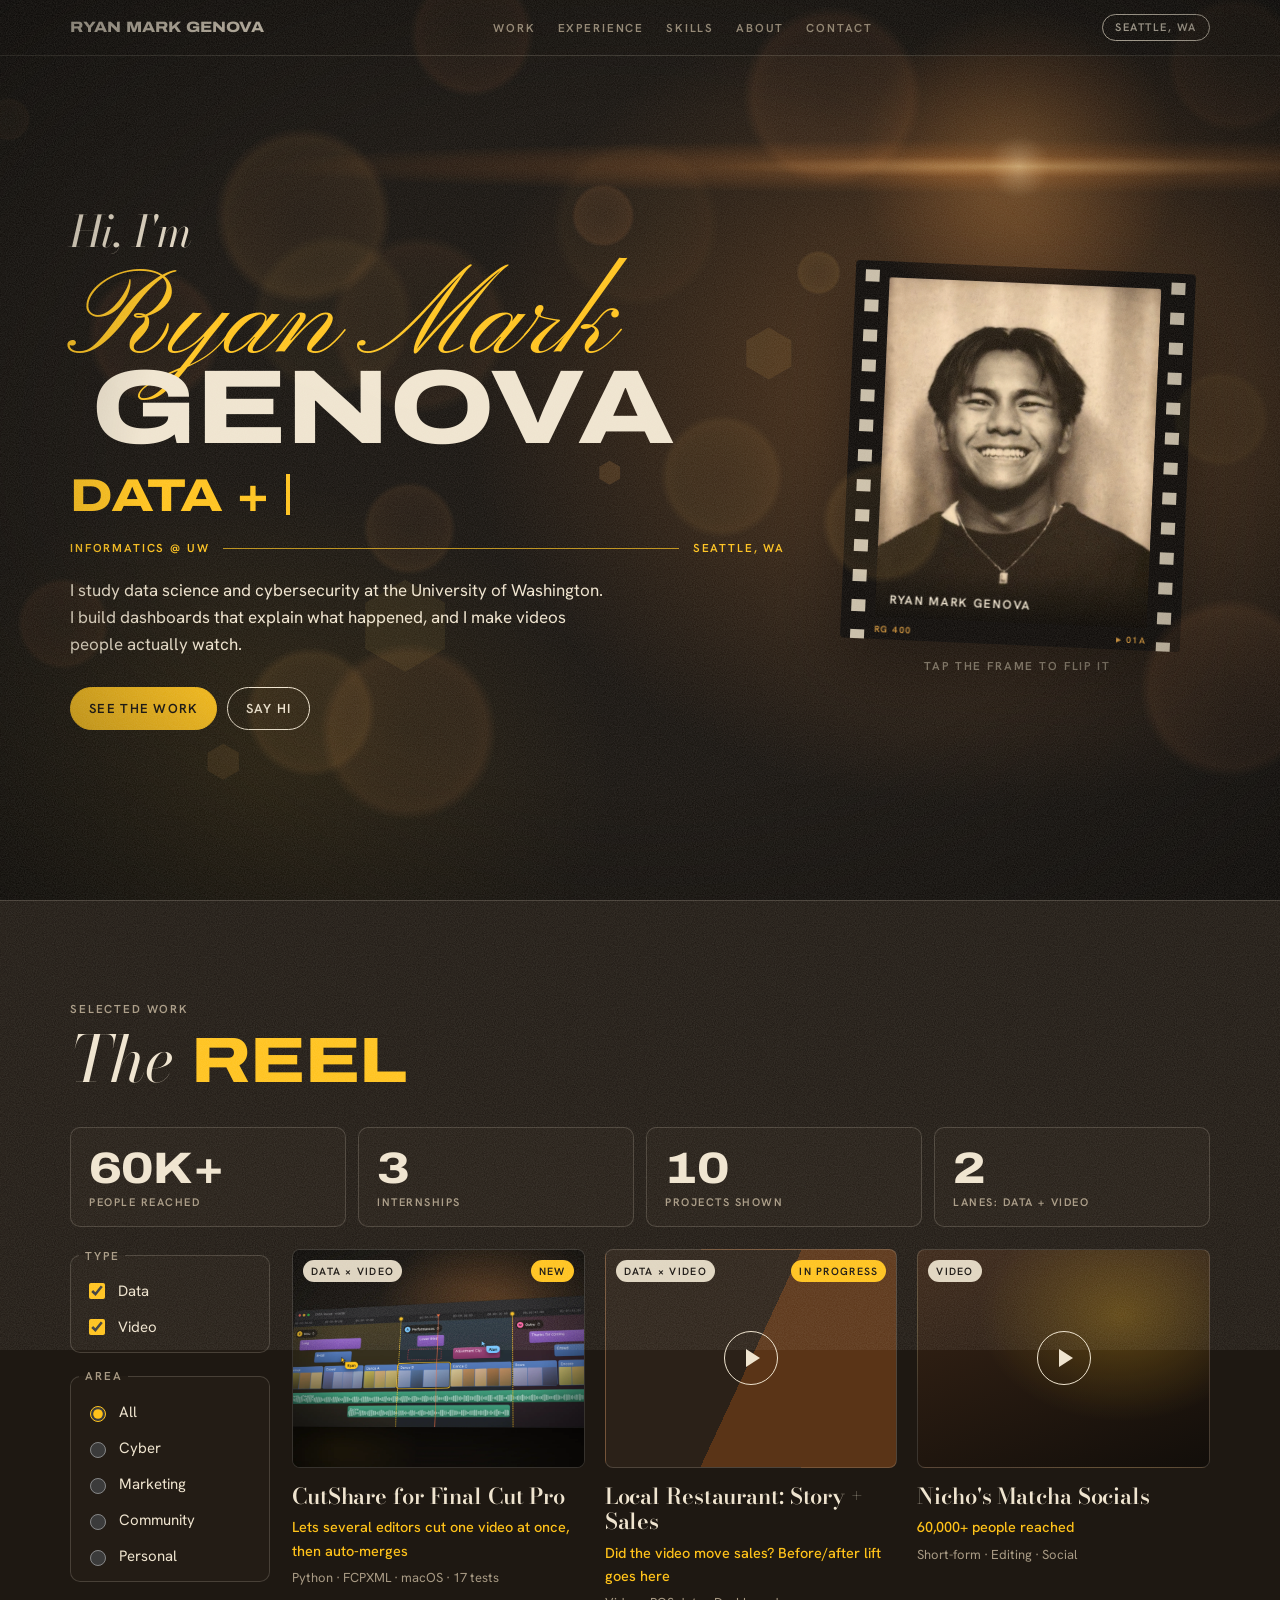
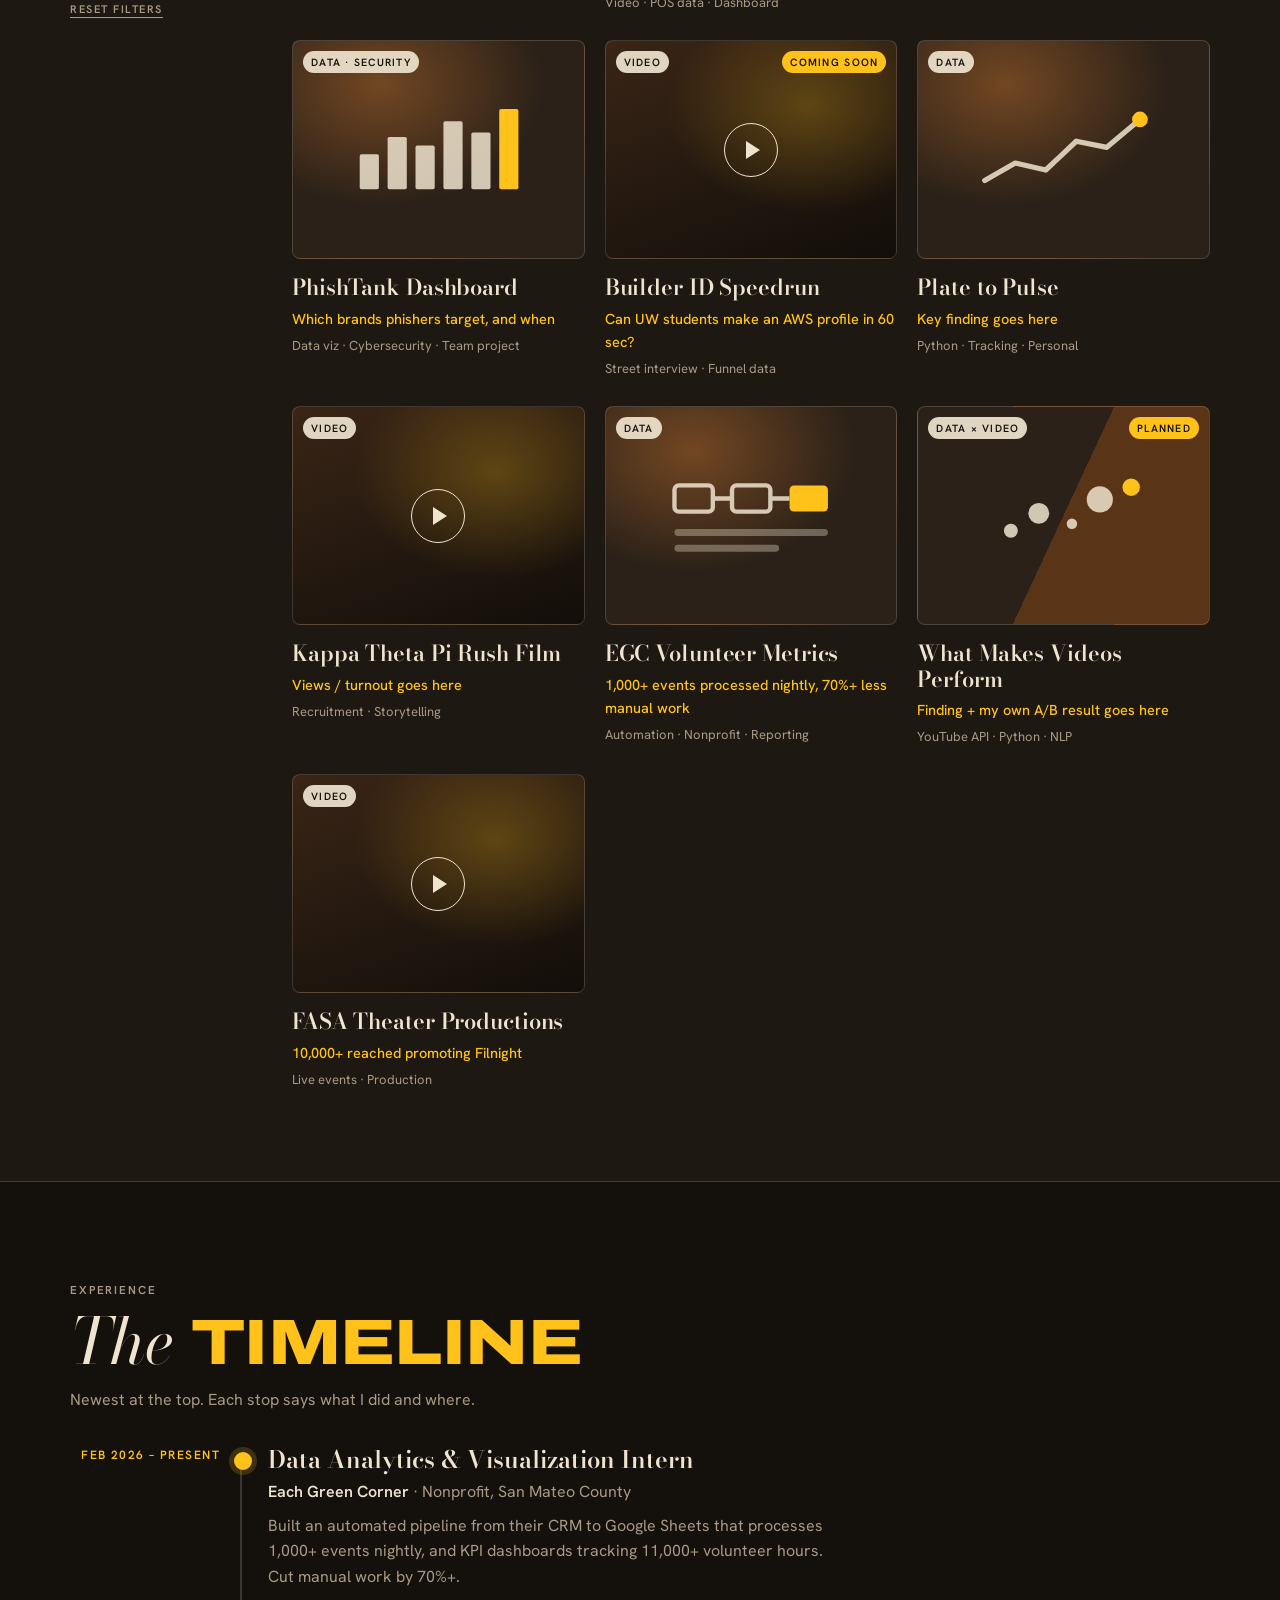
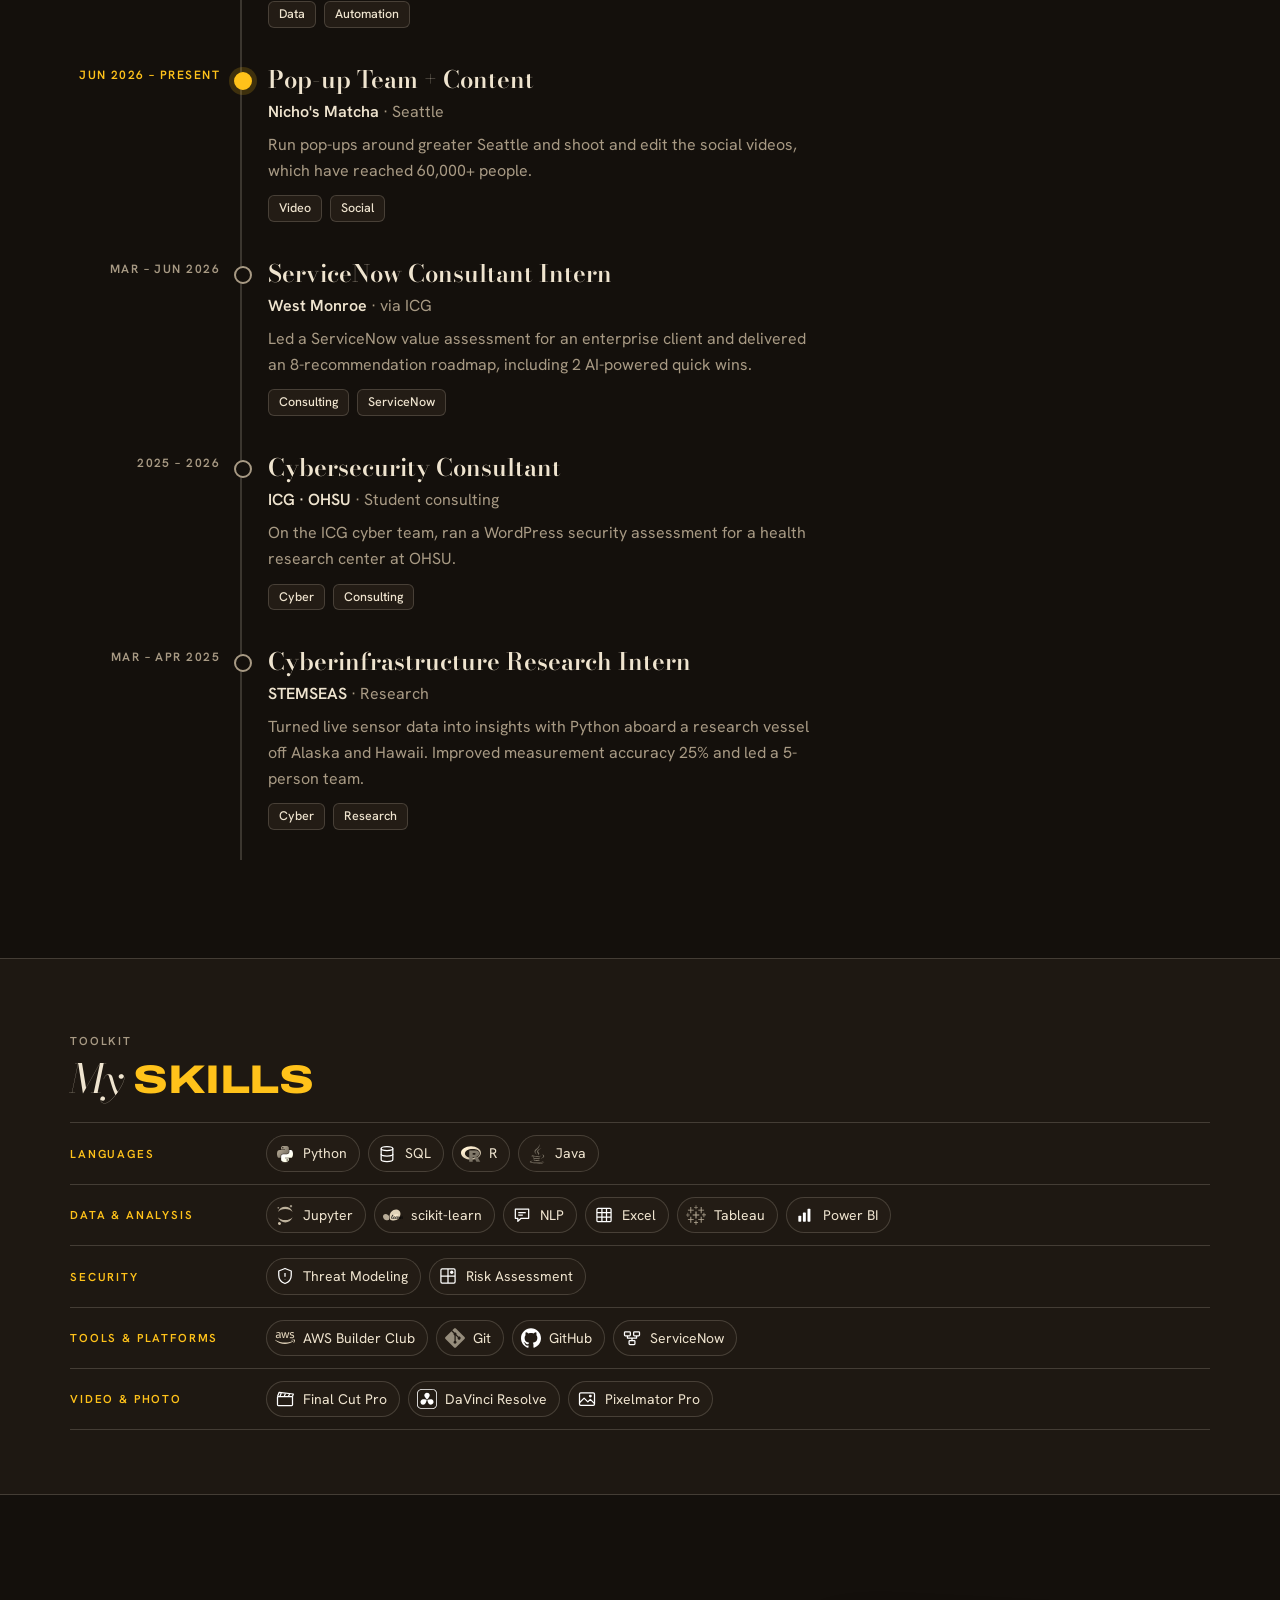
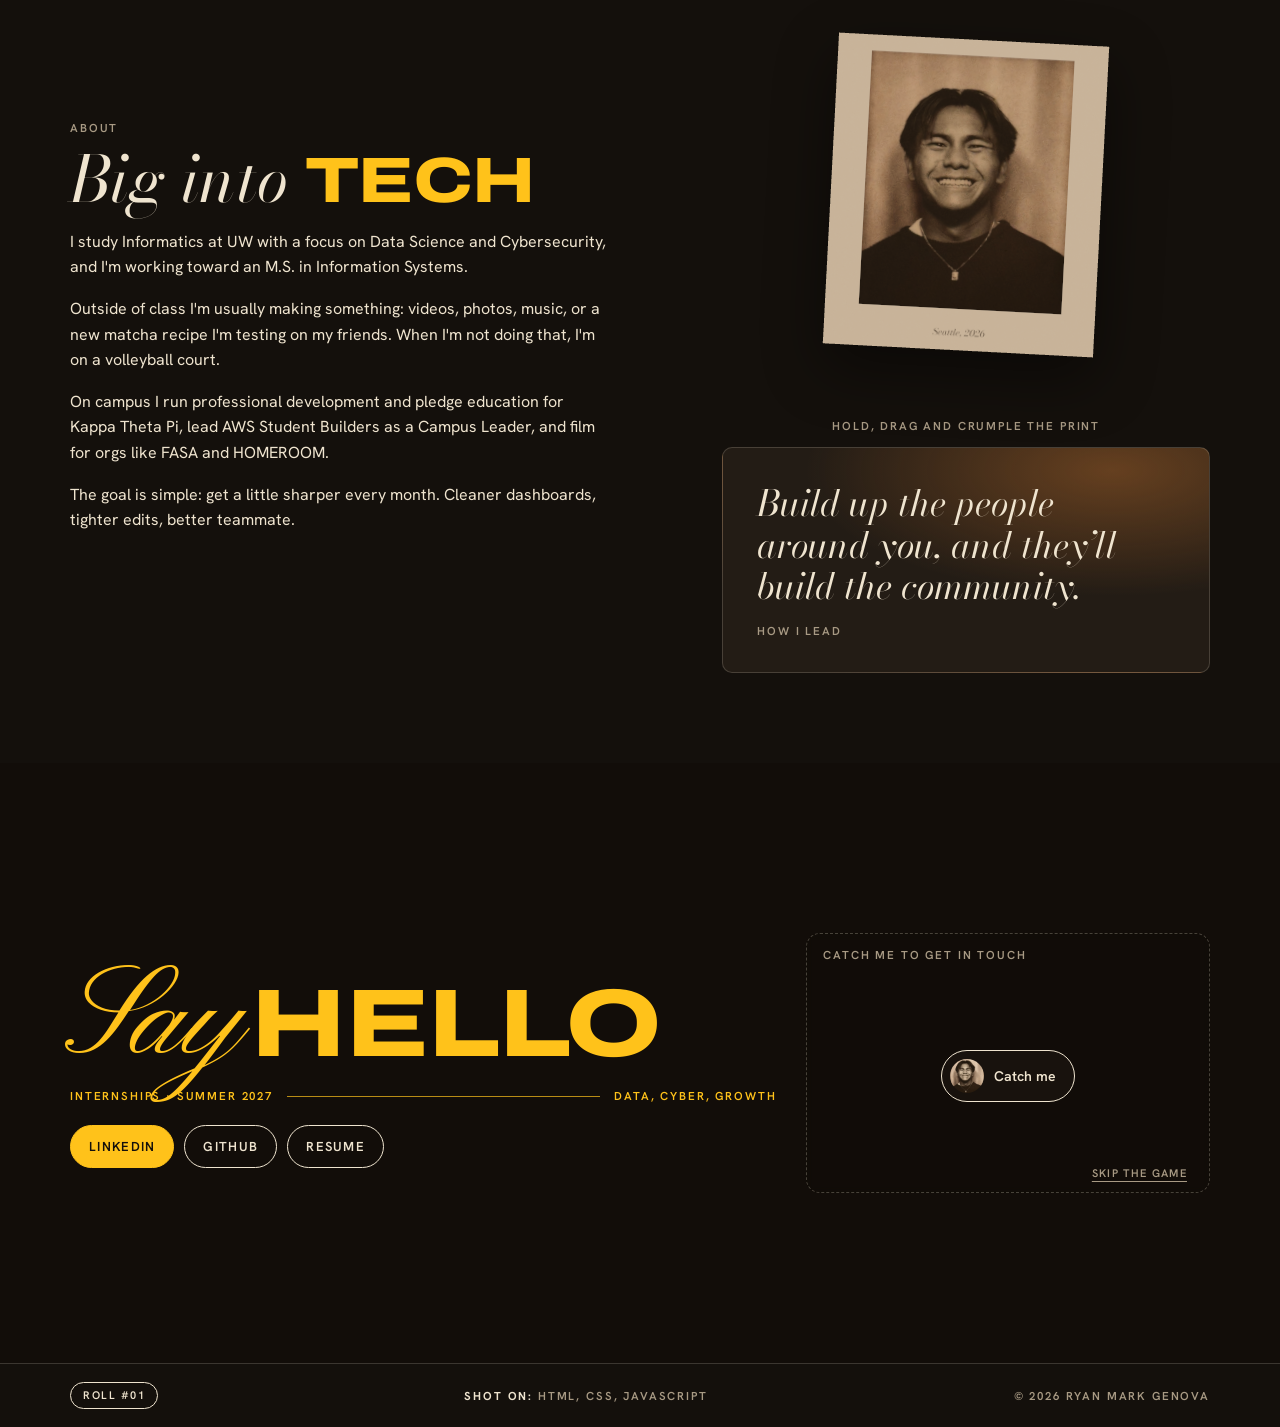
==== index.html @ ef4145a3 "CutShare: new card image and share preview" ====
<!doctype html>
<html lang="en">
<head>
<meta charset="utf-8">
<meta name="viewport" content="width=device-width, initial-scale=1, viewport-fit=cover">
<title>Ryan Genova</title>
<meta name="description" content="Ryan Genova: data + cyber analyst at the University of Washington who also makes videos.">
<link rel="preconnect" href="https://fonts.googleapis.com">
<link rel="preconnect" href="https://fonts.gstatic.com" crossorigin>
<link rel="stylesheet" href="https://fonts.googleapis.com/css2?family=Archivo:wdth,wght@62..125,400..900&family=Bodoni+Moda:ital,opsz,wght@0,6..96,400..700;1,6..96,400..700&family=Hanken+Grotesk:wght@400;500;600&family=Pinyon+Script&display=swap">
<link rel="stylesheet" href="style.css?v=3">
</head>
<body>
<div class="grain" aria-hidden="true"></div>
<canvas id="fx" class="fx" aria-hidden="true"></canvas>

<header class="topbar">
  <div class="wrap topbar-in">
    <a class="brand" href="#top">RYAN MARK GENOVA</a>
    <nav class="toplinks" aria-label="Sections">
      <a href="#work">Work</a><a href="#experience">Experience</a><a href="#skills">Skills</a><a href="#about">About</a><a href="#contact">Contact</a>
    </nav>
    <span class="pill">SEATTLE, WA</span>
  </div>
</header>

<main id="top">
  <!-- HERO -->
  <section class="hero">
    <div class="wrap hero-in">
      <div class="lockup">
        <p class="hi"><span class="serif">Hi, I'm</span></p>
        <h1 class="name">
          <span class="swash">Ryan Mark</span>
          <span class="wide">GENOVA</span>
        </h1>
        <p class="role wide" aria-label="Data + Cyber Analyst"><span id="typed">Data + Cyber Analyst</span><span class="caret" aria-hidden="true"></span></p>
        <p class="rule-line"><span class="label">Informatics @ UW</span><span class="line"></span><span class="label">Seattle, WA</span></p>
        <p class="lede">I study data science and cybersecurity at the University of Washington. I build dashboards that explain what happened, and I make videos people actually watch.</p>
        <div class="ctas">
          <a class="btn solid" href="#work">See the work</a>
          <a class="btn" href="#contact">Say hi</a>
        </div>
      </div>

      <div class="strip-wrap">
        <button type="button" class="strip" id="strip" aria-pressed="false" aria-label="Film frame. Click to flip between Ryan's photo and his info.">
          <span class="sprockets left" aria-hidden="true"></span>
          <span class="flipper">
            <span class="face front">
              <img src="assets/ryan.jpg" alt="Photo booth portrait of Ryan Mark Genova smiling">
              <span class="cap">Ryan Mark Genova</span>
            </span>
            <span class="face back">
              <span class="b-name">Ryan Mark Genova</span>
              <span class="b-role">Data + Cyber Analyst</span>
              <span class="b-list">
                <span><i>School</i>Informatics @ UW, Data Science + Cyber</span>
                <span><i>Now</i>Data intern @ Each Green Corner</span>
                <span><i>Video</i>60K+ people reached on short-form</span>
                <span><i>Leading</i>VP Prof. Development, Kappa Theta Pi</span>
                <span><i>Open to</i>Summer 2027 internships</span>
              </span>
            </span>
          </span>
          <span class="sprockets right" aria-hidden="true"></span>
          <span class="edge" aria-hidden="true"><span>RG 400</span><span id="frameNo">▸ 01A</span></span>
        </button>
        <p class="label strip-hint" id="stripHint">Tap the frame to flip it</p>
      </div>
    </div>
  </section>

  <!-- WORK DASHBOARD -->
  <section id="work" class="work">
    <div class="wrap">
      <div class="sec-head">
        <p class="label">Selected work</p>
        <h2><span class="serif">The</span> <span class="wide">REEL</span></h2>
      </div>

      <div class="kpis">
        <div class="kpi"><b>60K+</b><span>People reached</span></div>
        <div class="kpi"><b>3</b><span>Internships</span></div>
        <div class="kpi"><b id="projCount">10</b><span>Projects shown</span></div>
        <div class="kpi"><b>2</b><span>Lanes: data + video</span></div>
      </div>

      <div class="dash">
        <aside class="slicers" aria-label="Filter projects">
          <fieldset>
            <legend class="label">Type</legend>
            <label><input type="checkbox" id="f-data" name="type" value="data" checked> Data</label>
            <label><input type="checkbox" id="f-video" name="type" value="video" checked> Video</label>
          </fieldset>
          <fieldset>
            <legend class="label">Area</legend>
            <label><input type="radio" id="a-all" name="area" value="all" checked> All</label>
            <label><input type="radio" id="a-cyber" name="area" value="cyber"> Cyber</label>
            <label><input type="radio" id="a-marketing" name="area" value="marketing"> Marketing</label>
            <label><input type="radio" id="a-community" name="area" value="community"> Community</label>
            <label><input type="radio" id="a-personal" name="area" value="personal"> Personal</label>
          </fieldset>
          <button type="button" class="reset" id="reset">Reset filters</button>
        </aside>

        <div class="grid" id="grid">
          <!--
            Each card: data-type="data|video|data video", data-area="...".
            Add a hover preview by setting data-preview="previews/clip.mp4" on .thumb
          -->
          <article class="card" data-type="data video" data-area="personal">
            <div class="thumb t-img" data-preview=""><img src="assets/cutshare/cutshare-card.webp" width="1600" height="1200" alt="Final Cut Pro timeline split into three segments, each with an editor's cursor"><span class="tag">Data × Video</span><span class="tag new">New</span></div>
            <h3><a class="card-link" href="projects/cutshare.html">CutShare for Final Cut Pro</a></h3>
            <p class="result">Lets several editors cut one video at once, then auto-merges</p>
            <p class="tools">Python · FCPXML · macOS · 17 tests</p>
          </article>

          <article class="card" data-type="data video" data-area="marketing community">
            <div class="thumb t-both" data-preview=""><span class="tag">Data × Video</span><span class="tag soon">In progress</span><span class="play" aria-hidden="true"></span></div>
            <h3>Local Restaurant: Story + Sales</h3>
            <p class="result">Did the video move sales? Before/after lift goes here</p>
            <p class="tools">Video · POS data · Dashboard</p>
          </article>

          <article class="card" data-type="video" data-area="marketing">
            <div class="thumb t-video" data-preview=""><span class="tag">Video</span><span class="play" aria-hidden="true"></span></div>
            <h3>Nicho's Matcha Socials</h3>
            <p class="result">60,000+ people reached</p>
            <p class="tools">Short-form · Editing · Social</p>
          </article>

          <article class="card" data-type="data" data-area="cyber">
            <div class="thumb t-data" data-preview=""><span class="tag">Data · Security</span>
              <svg viewBox="0 0 200 110" aria-hidden="true"><g fill="currentColor" opacity=".85"><rect x="10" y="60" width="22" height="40" rx="2"/><rect x="42" y="40" width="22" height="60" rx="2"/><rect x="74" y="50" width="22" height="50" rx="2"/><rect x="106" y="22" width="22" height="78" rx="2"/><rect x="138" y="35" width="22" height="65" rx="2"/></g><rect x="170" y="8" width="22" height="92" rx="2" fill="#FFC21A"/></svg></div>
            <h3>PhishTank Dashboard</h3>
            <p class="result">Which brands phishers target, and when</p>
            <p class="tools">Data viz · Cybersecurity · Team project</p>
          </article>

          <article class="card" data-type="video" data-area="marketing community">
            <div class="thumb t-video" data-preview=""><span class="tag">Video</span><span class="tag soon">Coming soon</span><span class="play" aria-hidden="true"></span></div>
            <h3>Builder ID Speedrun</h3>
            <p class="result">Can UW students make an AWS profile in 60 sec?</p>
            <p class="tools">Street interview · Funnel data</p>
          </article>

          <article class="card" data-type="data" data-area="personal">
            <div class="thumb t-data" data-preview=""><span class="tag">Data</span>
              <svg viewBox="0 0 200 110" aria-hidden="true"><polyline points="10,90 45,70 80,78 115,45 150,52 188,20" fill="none" stroke="currentColor" stroke-width="6" stroke-linecap="round" stroke-linejoin="round" opacity=".85"/><circle cx="188" cy="20" r="9" fill="#FFC21A"/></svg></div>
            <h3>Plate to Pulse</h3>
            <p class="result">Key finding goes here</p>
            <p class="tools">Python · Tracking · Personal</p>
          </article>

          <article class="card" data-type="video" data-area="community">
            <div class="thumb t-video" data-preview=""><span class="tag">Video</span><span class="play" aria-hidden="true"></span></div>
            <h3>Kappa Theta Pi Rush Film</h3>
            <p class="result">Views / turnout goes here</p>
            <p class="tools">Recruitment · Storytelling</p>
          </article>

          <article class="card" data-type="data" data-area="community">
            <div class="thumb t-data" data-preview=""><span class="tag">Data</span>
              <svg viewBox="0 0 200 110" aria-hidden="true"><g fill="none" stroke="currentColor" stroke-width="5" opacity=".85"><rect x="12" y="20" width="44" height="30" rx="5"/><rect x="78" y="20" width="44" height="30" rx="5"/><path d="M56 35h22M122 35h22"/></g><rect x="144" y="20" width="44" height="30" rx="5" fill="#FFC21A"/><g fill="currentColor" opacity=".35"><rect x="12" y="70" width="176" height="8" rx="4"/><rect x="12" y="88" width="120" height="8" rx="4"/></g></svg></div>
            <h3>EGC Volunteer Metrics</h3>
            <p class="result">1,000+ events processed nightly, 70%+ less manual work</p>
            <p class="tools">Automation · Nonprofit · Reporting</p>
          </article>

          <article class="card" data-type="data video" data-area="marketing personal">
            <div class="thumb t-both" data-preview=""><span class="tag">Data × Video</span><span class="tag soon">Planned</span>
              <svg viewBox="0 0 200 110" aria-hidden="true"><g fill="currentColor" opacity=".85"><circle cx="40" cy="72" r="8"/><circle cx="72" cy="52" r="12"/><circle cx="110" cy="64" r="6"/><circle cx="142" cy="36" r="15"/></g><circle cx="178" cy="22" r="10" fill="#FFC21A"/></svg></div>
            <h3>What Makes Videos Perform</h3>
            <p class="result">Finding + my own A/B result goes here</p>
            <p class="tools">YouTube API · Python · NLP</p>
          </article>

          <article class="card" data-type="video" data-area="community">
            <div class="thumb t-video" data-preview=""><span class="tag">Video</span><span class="play" aria-hidden="true"></span></div>
            <h3>FASA Theater Productions</h3>
            <p class="result">10,000+ reached promoting Filnight</p>
            <p class="tools">Live events · Production</p>
          </article>

          <p class="empty" id="empty" hidden>No projects match those filters. <button type="button" id="reset2">Reset filters</button></p>
        </div>
      </div>
    </div>
  </section>

  <!-- EXPERIENCE -->
  <section id="experience" class="exp">
    <div class="wrap">
      <div class="sec-head">
        <p class="label">Experience</p>
        <h2><span class="serif">The</span> <span class="wide">TIMELINE</span></h2>
        <p class="sec-sub">Newest at the top. Each stop says what I did and where.</p>
      </div>
      <div class="tl-wrap">
      <span class="tl-progress" aria-hidden="true"></span>
      <ol class="timeline">
        <li class="tl now">
          <span class="tl-date">Feb 2026 – Present</span>
          <div class="tl-body">
            <p class="tl-role">Data Analytics &amp; Visualization Intern</p>
            <p class="tl-org">Each Green Corner <span>· Nonprofit, San Mateo County</span></p>
            <p class="tl-desc">Built an automated pipeline from their CRM to Google Sheets that processes 1,000+ events nightly, and KPI dashboards tracking 11,000+ volunteer hours. Cut manual work by 70%+.</p>
            <p class="tl-tags"><span>Data</span><span>Automation</span></p>
          </div>
        </li>
        <li class="tl now">
          <span class="tl-date">Jun 2026 – Present</span>
          <div class="tl-body">
            <p class="tl-role">Pop-up Team + Content</p>
            <p class="tl-org">Nicho's Matcha <span>· Seattle</span></p>
            <p class="tl-desc">Run pop-ups around greater Seattle and shoot and edit the social videos, which have reached 60,000+ people.</p>
            <p class="tl-tags"><span>Video</span><span>Social</span></p>
          </div>
        </li>
        <li class="tl">
          <span class="tl-date">Mar – Jun 2026</span>
          <div class="tl-body">
            <p class="tl-role">ServiceNow Consultant Intern</p>
            <p class="tl-org">West Monroe <span>· via ICG</span></p>
            <p class="tl-desc">Led a ServiceNow value assessment for an enterprise client and delivered an 8-recommendation roadmap, including 2 AI-powered quick wins.</p>
            <p class="tl-tags"><span>Consulting</span><span>ServiceNow</span></p>
          </div>
        </li>
        <li class="tl">
          <span class="tl-date">2025 – 2026</span>
          <div class="tl-body">
            <p class="tl-role">Cybersecurity Consultant</p>
            <p class="tl-org">ICG · OHSU <span>· Student consulting</span></p>
            <p class="tl-desc">On the ICG cyber team, ran a WordPress security assessment for a health research center at OHSU.</p>
            <p class="tl-tags"><span>Cyber</span><span>Consulting</span></p>
          </div>
        </li>
        <li class="tl">
          <span class="tl-date">Mar – Apr 2025</span>
          <div class="tl-body">
            <p class="tl-role">Cyberinfrastructure Research Intern</p>
            <p class="tl-org">STEMSEAS <span>· Research</span></p>
            <p class="tl-desc">Turned live sensor data into insights with Python aboard a research vessel off Alaska and Hawaii. Improved measurement accuracy 25% and led a 5-person team.</p>
            <p class="tl-tags"><span>Cyber</span><span>Research</span></p>
          </div>
        </li>
      </ol>
      </div>
    </div>
  </section>

  <!-- SKILLS -->
  <section id="skills" class="skills">
    <div class="wrap">
      <div class="sec-head sk-head">
        <p class="label">Toolkit</p>
        <h2><span class="serif">My</span> <span class="wide">SKILLS</span></h2>
      </div>
      <div class="skrow">
        <h3 class="group label">Languages</h3>
        <ul class="skillgrid">
        <li class="skill"><span class="ico"><img src="assets/skills/python.svg" alt="" width="44" height="44"></span><span>Python</span></li>
        <li class="skill"><span class="ico"><svg viewBox="0 0 48 48" aria-hidden="true"><g fill="none" stroke="currentColor" stroke-width="3"><ellipse cx="24" cy="11" rx="14" ry="5"/><path d="M10 11v26c0 2.8 6.3 5 14 5s14-2.2 14-5V11"/><path d="M10 24c0 2.8 6.3 5 14 5s14-2.2 14-5"/></g></svg></span><span>SQL</span></li>
        <li class="skill"><span class="ico"><img src="assets/skills/r.svg" alt="" width="44" height="44"></span><span>R</span></li>
        <li class="skill"><span class="ico"><img src="assets/skills/java.svg" alt="" width="44" height="44"></span><span>Java</span></li>
        </ul>
      </div>
      <div class="skrow">
        <h3 class="group label">Data &amp; Analysis</h3>
        <ul class="skillgrid">
        <li class="skill"><span class="ico"><img src="assets/skills/jupyter.svg" alt="" width="44" height="44"></span><span>Jupyter</span></li>
        <li class="skill"><span class="ico"><img src="assets/skills/scikitlearn.svg" alt="" width="44" height="44"></span><span>scikit-learn</span></li>
        <li class="skill"><span class="ico"><svg viewBox="0 0 48 48" aria-hidden="true"><g fill="none" stroke="currentColor" stroke-width="3" stroke-linejoin="round"><path d="M8 10h32v22H22l-8 7v-7H8z"/><path d="M15 18h18M15 24h11"/></g></svg></span><span>NLP</span></li>
        <li class="skill"><span class="ico"><svg viewBox="0 0 48 48" aria-hidden="true"><g fill="none" stroke="currentColor" stroke-width="3"><rect x="7" y="8" width="34" height="32" rx="3"/><path d="M7 18h34M7 29h34M19 8v32M30 8v32"/></g></svg></span><span>Excel</span></li>
        <li class="skill"><span class="ico"><img src="assets/skills/tableau.svg" alt="" width="44" height="44"></span><span>Tableau</span></li>
        <li class="skill"><span class="ico"><svg viewBox="0 0 48 48" aria-hidden="true"><g fill="currentColor"><rect x="8" y="26" width="7" height="14" rx="1.5"/><rect x="19" y="18" width="7" height="22" rx="1.5"/><rect x="30" y="9" width="7" height="31" rx="1.5"/></g></svg></span><span>Power BI</span></li>
        </ul>
      </div>
      <div class="skrow">
        <h3 class="group label">Security</h3>
        <ul class="skillgrid">
        <li class="skill"><span class="ico"><svg viewBox="0 0 48 48" aria-hidden="true"><g fill="none" stroke="currentColor" stroke-width="3" stroke-linejoin="round"><path d="M24 6l15 6v10c0 9.5-6.4 16.7-15 20-8.6-3.3-15-10.5-15-20V12z"/><path d="M24 17v9M24 31v1"/></g></svg></span><span>Threat Modeling</span></li>
        <li class="skill"><span class="ico"><svg viewBox="0 0 48 48" aria-hidden="true"><g fill="none" stroke="currentColor" stroke-width="3"><rect x="7" y="7" width="34" height="34" rx="3"/><path d="M7 24h34M24 7v34"/></g><circle cx="33" cy="15" r="4" fill="currentColor"/></svg></span><span>Risk Assessment</span></li>
        </ul>
      </div>
      <div class="skrow">
        <h3 class="group label">Tools &amp; Platforms</h3>
        <ul class="skillgrid">
        <li class="skill"><span class="ico"><img src="assets/skills/aws.svg" alt="" width="44" height="44"></span><span>AWS Builder Club</span></li>
        <li class="skill"><span class="ico"><img src="assets/skills/git.svg" alt="" width="44" height="44"></span><span>Git</span></li>
        <li class="skill"><span class="ico"><img src="assets/skills/github.svg" alt="" width="44" height="44"></span><span>GitHub</span></li>
        <li class="skill"><span class="ico"><svg viewBox="0 0 48 48" aria-hidden="true"><g fill="none" stroke="currentColor" stroke-width="3" stroke-linejoin="round"><rect x="6" y="9" width="14" height="10" rx="2"/><rect x="28" y="9" width="14" height="10" rx="2"/><rect x="17" y="30" width="14" height="10" rx="2"/><path d="M13 19v5h22v-5M24 24v6"/></g></svg></span><span>ServiceNow</span></li>
        </ul>
      </div>
      <div class="skrow">
        <h3 class="group label">Video &amp; Photo</h3>
        <ul class="skillgrid">
        <li class="skill"><span class="ico"><svg viewBox="0 0 48 48" aria-hidden="true"><g fill="none" stroke="currentColor" stroke-width="3" stroke-linejoin="round"><rect x="6" y="18" width="36" height="22" rx="2"/><path d="M6 18l4-10 34 4-2 6"/><path d="M15 9.5l-3 8M25 10.7l-3 7.3M35 12l-3 6"/></g></svg></span><span>Final Cut Pro</span></li>
        <li class="skill"><span class="ico"><img src="assets/skills/davinci.svg" alt="" width="44" height="44"></span><span>DaVinci Resolve</span></li>
        <li class="skill"><span class="ico"><svg viewBox="0 0 48 48" aria-hidden="true"><g fill="none" stroke="currentColor" stroke-width="3" stroke-linejoin="round"><rect x="6" y="9" width="36" height="30" rx="3"/><path d="M6 33l11-11 9 9 6-6 10 10"/></g><circle cx="32" cy="17" r="3.5" fill="currentColor"/></svg></span><span>Pixelmator Pro</span></li>
        </ul>
      </div>
    </div>
  </section>

  <!-- ABOUT -->
  <section id="about" class="about">
    <div class="wrap about-in">
      <div>
        <p class="label">About</p>
        <h2><span class="serif">Big into</span> <span class="wide">TECH</span></h2>
        <p>I study Informatics at UW with a focus on Data Science and Cybersecurity, and I'm working toward an M.S. in Information Systems.</p>
        <p>Outside of class I'm usually making something: videos, photos, music, or a new matcha recipe I'm testing on my friends. When I'm not doing that, I'm on a volleyball court.</p>
        <p>On campus I run professional development and pledge education for Kappa Theta Pi, lead AWS Student Builders as a Campus Leader, and film for orgs like FASA and HOMEROOM.</p>
        <p>The goal is simple: get a little sharper every month. Cleaner dashboards, tighter edits, better teammate.</p>
      </div>
      <div class="about-side">
        <div class="paper" id="paper" data-src="assets/ryan.jpg" data-caption="Seattle, 2026">
          <img src="assets/ryan.jpg" alt="Printed photo of Ryan Mark Genova">
        </div>
        <p class="label paper-hint">Hold, drag and crumple the print</p>
        <blockquote class="quote">
          <p>Build up the people around you, and they’ll build the community.</p>
          <footer class="label">How I lead</footer>
        </blockquote>
      </div>
    </div>
  </section>

  <!-- CONTACT -->
  <section id="contact" class="contact">
    <canvas id="slats" class="slats" aria-hidden="true"></canvas>
    <div class="wrap contact-in">
      <div class="contact-main">
        <h2 class="name small-name"><span class="swash">Say</span><span class="wide">HELLO</span></h2>
        <p class="rule-line"><span class="label">Internships · Summer 2027</span><span class="line"></span><span class="label">Data, cyber, growth</span></p>
        <div class="ctas">
          <a class="btn solid" href="https://www.linkedin.com/in/ryanmarkgenova/" target="_blank" rel="noopener">LinkedIn</a>
          <a class="btn" href="https://github.com/ryanmarkgenova" target="_blank" rel="noopener">GitHub</a>
          <a class="btn" href="assets/RyanMarkGenova_Resume.pdf" target="_blank" rel="noopener">Resume</a>
        </div>
      </div>
      <div class="dodge" id="dodge">
        <div class="dodge-game">
          <p class="label dodge-title">Catch me to get in touch</p>
          <button type="button" class="dodge-target">
            <img src="assets/ryan.jpg" alt="" width="34" height="34">
            <span class="dodge-label">Catch me</span>
          </button>
          <button type="button" class="dodge-skip" id="dodgeSkip">Skip the game</button>
        </div>
        <form class="reach" id="reach" novalidate hidden>
          <p class="reach-title"><span class="swash">Okay,</span> you got me.</p>
          <p class="reach-sub">Want to work on a project, talk internships, or just chat? Leave a note and I'll get back to you.</p>
          <label for="r-name">Name</label>
          <input id="r-name" name="name" type="text" autocomplete="name" required>
          <label for="r-email">Email</label>
          <input id="r-email" name="email" type="email" autocomplete="email" required>
          <label for="r-topic">What's it about?</label>
          <select id="r-topic" name="topic">
            <option>A project</option>
            <option>Internships or jobs</option>
            <option>Video work</option>
            <option>Just to talk</option>
          </select>
          <label for="r-msg">Message</label>
          <textarea id="r-msg" name="message" rows="3" required></textarea>
          <button type="submit" class="btn solid">Send it</button>
          <p class="reach-status" id="reachStatus" role="status"></p>
        </form>
      </div>
    </div>
  </section>
</main>

<footer class="bottombar">
  <div class="wrap bottom-in">
    <span class="pill">Roll #01</span>
    <span class="label"><b>Shot on:</b> HTML, CSS, JavaScript</span>
    <span class="label">© 2026 Ryan Mark Genova</span>
  </div>
</footer>

<script src="assets/vendor/gsap.min.js"></script>
<script src="assets/vendor/ScrollTrigger.min.js"></script>
<script src="assets/vendor/lenis.min.js"></script>
<script src="assets/vendor/three.min.js"></script>
<script src="script.js"></script>
<script src="effects.js"></script>
<script src="cursor.js"></script>
</body>
</html>
---- style.css ----
/* Look: warm, grainy film. Dark brown-black ground, cream type, one yellow accent (title-card yellow).
   Type: Pinyon Script (one swash word), Bodoni Moda (serif), Archivo expanded (wide caps), Hanken Grotesk (labels + body). */
:root{
  --bg:#14100C;
  --bg2:#1E1812;
  --card:#231C15;
  --cream:#EFE4CF;
  --muted:#A89A84;
  --line:rgba(239,228,207,.18);
  --amber:#C9752F;
  --yellow:#FFC21A;

  --script:"Pinyon Script","Snell Roundhand",cursive;
  --serif:"Bodoni Moda","Didot",Georgia,serif;
  --wide:"Archivo","Helvetica Neue",Arial,sans-serif;
  --body:"Hanken Grotesk","Helvetica Neue",Arial,sans-serif;
  color-scheme:dark;
}
*{box-sizing:border-box}
html{scroll-behavior:smooth;scroll-padding-top:70px}
body{margin:0;background:var(--bg);color:var(--cream);font:16px/1.6 var(--body);-webkit-font-smoothing:antialiased}
img{max-width:100%;display:block}
[hidden]{display:none!important}
a{color:inherit}
:focus-visible{outline:2px solid var(--yellow);outline-offset:3px}
.wrap{max-width:1180px;margin:0 auto;padding-left:max(20px,env(safe-area-inset-left,0px));padding-right:max(20px,env(safe-area-inset-right,0px))}

/* film grain + vignette over everything */
.grain{position:fixed;inset:-50%;z-index:50;pointer-events:none;opacity:.14;
  background-image:url("data:image/svg+xml;utf8,<svg xmlns='http://www.w3.org/2000/svg' width='220' height='220'><filter id='n'><feTurbulence type='fractalNoise' baseFrequency='.9' numOctaves='3' stitchTiles='stitch'/><feColorMatrix values='0 0 0 0 1  0 0 0 0 .95  0 0 0 0 .85  0 0 0 .9 0'/></filter><rect width='100%' height='100%' filter='url(%23n)'/></svg>");
  animation:grain 1s steps(6) infinite}
body::after{content:"";position:fixed;inset:0;z-index:49;pointer-events:none;background:radial-gradient(ellipse at center,transparent 55%,rgba(0,0,0,.55) 100%)}
@keyframes grain{0%{transform:translate(0,0)}20%{transform:translate(-3%,2%)}40%{transform:translate(2%,-3%)}60%{transform:translate(-2%,-1%)}80%{transform:translate(3%,3%)}100%{transform:translate(0,0)}}

/* shared type */
.label{font:600 11.5px/1.2 var(--body);letter-spacing:.16em;text-transform:uppercase;color:var(--muted)}
.wide{font-family:var(--wide);font-weight:800;font-stretch:125%;letter-spacing:-.01em;text-transform:uppercase}
.serif{font-family:var(--serif);font-weight:400;font-style:italic}
.swash{font-family:var(--script);font-weight:400}
h2{margin:6px 0 0;font-size:clamp(34px,5vw,64px);line-height:1;color:var(--cream);text-wrap:balance}
h2 .wide{color:var(--yellow)}
.sec-head{margin-bottom:34px}
.pill{font:600 11px/1 var(--body);letter-spacing:.14em;text-transform:uppercase;border:1.5px solid var(--cream);border-radius:999px;padding:7px 12px;white-space:nowrap}

/* top bar (poster header) */
.topbar{position:sticky;top:0;z-index:40;background:rgba(20,16,12,.82);backdrop-filter:blur(8px);-webkit-backdrop-filter:blur(8px);border-bottom:1px solid var(--line);padding-top:env(safe-area-inset-top,0px)}
.topbar-in{display:flex;align-items:center;justify-content:space-between;gap:16px;padding-block:14px}
.brand{font:800 15px/1 var(--wide);font-stretch:118%;text-decoration:none;letter-spacing:.01em}
.toplinks{display:flex;gap:22px}
.toplinks a{font:600 11.5px/1 var(--body);letter-spacing:.16em;text-transform:uppercase;text-decoration:none;color:var(--muted)}
.toplinks a:hover{color:var(--cream)}

/* hero */
.hero{position:relative;overflow:hidden;background:
  radial-gradient(60% 70% at 78% 40%,rgba(201,117,47,.35),transparent 70%),
  radial-gradient(40% 50% at 20% 85%,rgba(255,194,26,.08),transparent 70%),var(--bg)}
.hero-in{display:grid;grid-template-columns:minmax(0,1.3fr) minmax(0,.7fr);gap:40px;align-items:center;padding-block:64px 80px}
.hi{margin:0 0 4px;font-size:clamp(28px,3.4vw,44px);line-height:1;color:var(--cream)}
.role{margin:18px 0 0;font-size:clamp(24px,3.6vw,46px);line-height:1;color:var(--yellow)}
.name{margin:0;line-height:.9;display:flex;flex-direction:column;color:var(--cream)}
.name .swash{color:var(--yellow);font-size:clamp(68px,9.5vw,140px);line-height:.85;margin-left:-.04em;transform:translateY(.12em)}
.name .wide{font-size:clamp(52px,8.2vw,118px);line-height:.9;padding-left:.2em}
.rule-line{display:flex;align-items:center;gap:14px;margin:22px 0 22px;flex-wrap:wrap}
.rule-line .line{flex:1;min-width:40px;height:1px;background:var(--yellow);opacity:.7}
.rule-line .label{color:var(--yellow)}
.lede{max-width:54ch;margin:0 0 28px;color:var(--cream);font-size:17px}
.ctas{display:flex;gap:10px;flex-wrap:wrap}
.btn{display:inline-flex;align-items:center;text-decoration:none;font:600 13px/1 var(--body);letter-spacing:.1em;text-transform:uppercase;padding:14px 18px;border-radius:999px;border:1.5px solid var(--cream);transition:background .2s,color .2s,transform .2s}
.btn:hover{transform:translateY(-2px)}
.btn.solid{background:var(--yellow);border-color:var(--yellow);color:#14100C}

/* film strip */
.strip-wrap{display:flex;flex-direction:column;align-items:center;gap:14px}
.strip{position:relative;width:min(100%,340px);background:#0B0806;border:0;border-radius:4px;padding:16px 34px 22px;display:block;box-shadow:0 30px 70px rgba(0,0,0,.5);transform:rotate(2.5deg);cursor:pointer;color:var(--cream);font:inherit;text-align:left;perspective:1200px}
.sprockets{position:absolute;top:0;bottom:0;width:34px;
  background:repeating-linear-gradient(to bottom,transparent 0 9px,#E8DCC4 9px 21px,transparent 21px 30px);
  -webkit-mask:linear-gradient(90deg,transparent 10px,#000 10px 24px,transparent 24px);mask:linear-gradient(90deg,transparent 10px,#000 10px 24px,transparent 24px);opacity:.85}
.sprockets.left{left:0}.sprockets.right{right:0}
.flipper{position:relative;display:block;aspect-ratio:4/5;max-width:100%;transform-style:preserve-3d;transition:transform .7s cubic-bezier(.3,1.25,.5,1)}
.strip[aria-pressed="true"] .flipper{transform:rotateY(180deg)}
.face{position:absolute;inset:0;display:block;border-radius:2px;overflow:hidden;backface-visibility:hidden;-webkit-backface-visibility:hidden}
.face img{width:100%;height:100%;object-fit:cover;filter:sepia(.25) contrast(1.05)}
.cap{position:absolute;left:0;right:0;bottom:0;padding:26px 14px 12px;background:linear-gradient(transparent,rgba(0,0,0,.7));font:600 12px/1 var(--body);letter-spacing:.14em;text-transform:uppercase}
.back{transform:rotateY(180deg);display:flex;flex-direction:column;gap:4px;padding:18px 16px;background:radial-gradient(90% 60% at 80% 10%,rgba(201,117,47,.55),transparent 70%),#221A13}
.b-name{font:400 28px/1 var(--script);color:var(--yellow)}
.b-role{font:800 13px/1.2 var(--wide);font-stretch:118%;text-transform:uppercase;letter-spacing:.02em;margin-bottom:8px}
.b-list{display:flex;flex-direction:column;border-top:1px solid var(--line)}
.b-list span{display:grid;grid-template-columns:60px 1fr;gap:8px;padding:6px 0;border-bottom:1px solid var(--line);font-size:12.5px;line-height:1.3}
.b-list i{font-style:normal;font:600 10px/1.6 var(--body);letter-spacing:.14em;text-transform:uppercase;color:var(--muted)}
.edge{position:absolute;left:34px;right:34px;bottom:5px;display:flex;justify-content:space-between;font:600 9px/1 var(--body);letter-spacing:.16em;color:#E8A33D;opacity:.9}
.strip-hint{margin:0}
.caret{display:inline-block;width:.08em;height:.9em;margin-left:.08em;background:var(--yellow);vertical-align:-.08em;animation:blink 1s steps(2) infinite}
@keyframes blink{50%{opacity:0}}
.role{min-height:1em}

/* work dashboard */
section{padding-block:90px}
.work{background:var(--bg2);border-block:1px solid var(--line)}
.kpis{display:grid;grid-template-columns:repeat(4,minmax(0,1fr));gap:12px;margin-bottom:22px}
.kpi{background:var(--card);border:1px solid var(--line);border-radius:10px;padding:18px 18px 16px;display:flex;flex-direction:column;gap:6px}
.kpi b{font:800 clamp(30px,3.6vw,44px)/1 var(--wide);font-stretch:118%;color:var(--cream);font-variant-numeric:tabular-nums}
.kpi span{font:600 11px/1.2 var(--body);letter-spacing:.14em;text-transform:uppercase;color:var(--muted)}
.dash{display:grid;grid-template-columns:200px minmax(0,1fr);gap:22px;align-items:start}
.slicers{position:sticky;top:84px;display:flex;flex-direction:column;gap:16px}
.slicers fieldset{margin:0;border:1px solid var(--line);border-radius:10px;padding:14px 14px 10px;background:var(--card);display:flex;flex-direction:column;gap:6px}
.slicers legend{padding:0 6px;margin-left:-6px}
.slicers label{display:flex;align-items:center;gap:10px;font-size:15px;cursor:pointer;padding:3px 0}
.slicers input{accent-color:var(--yellow);width:16px;height:16px}
.reset,.empty button{font:600 11px/1 var(--body);letter-spacing:.14em;text-transform:uppercase;color:var(--muted);background:none;border:0;padding:6px 0;text-align:left;cursor:pointer;text-decoration:underline;text-underline-offset:4px}
.reset:hover{color:var(--yellow)}
.grid{display:grid;grid-template-columns:repeat(auto-fill,minmax(250px,1fr));gap:26px 20px}
.card{display:flex;flex-direction:column;gap:6px}
.thumb{position:relative;aspect-ratio:4/3;max-width:100%;border-radius:8px;overflow:hidden;display:grid;place-items:center;color:var(--cream);border:1px solid var(--line);transition:transform .3s ease}
.card:hover .thumb{transform:translateY(-4px)}
.thumb svg{width:60%;height:auto}
.thumb video{position:absolute;inset:0;width:100%;height:100%;object-fit:cover}
.t-data{background:radial-gradient(80% 80% at 30% 20%,rgba(201,117,47,.45),transparent 70%),#2B2118}
.t-video{background:radial-gradient(70% 70% at 70% 30%,rgba(255,194,26,.25),transparent 70%),linear-gradient(160deg,#3A2516,#120E0A)}
.t-both{background:linear-gradient(115deg,#2B2118 0 50%,#5A3417 50% 100%)}
.tag{position:absolute;top:10px;left:10px;z-index:2;font:600 10.5px/1 var(--body);letter-spacing:.12em;text-transform:uppercase;padding:6px 8px;border-radius:999px;background:rgba(239,228,207,.92);color:#14100C}
.tag.soon{left:auto;right:10px;background:var(--yellow)}
.play{width:54px;height:54px;border-radius:50%;border:1.5px solid var(--cream);display:grid;place-items:center}
.play::after{content:"";border-left:14px solid var(--cream);border-top:9px solid transparent;border-bottom:9px solid transparent;margin-left:4px}
.card h3{margin:10px 0 0;font:600 22px/1.15 var(--serif);letter-spacing:-.005em}
.result{margin:0;color:var(--yellow);font-size:14.5px;font-weight:500}
.tools{margin:0;color:var(--muted);font-size:13px}
.card[hidden]{display:none!important}
.empty{grid-column:1/-1;color:var(--muted)}

/* skills (compact) */
.skills{background:var(--bg2);border-block:1px solid var(--line);padding-block:64px}
.sk-head{margin-bottom:22px}
.sk-head h2{font-size:clamp(28px,3.4vw,40px)}
.skrow{display:grid;grid-template-columns:180px minmax(0,1fr);gap:16px;align-items:center;padding:12px 0;border-top:1px solid var(--line)}
.skrow:last-child{border-bottom:1px solid var(--line)}
.group{margin:0;color:var(--yellow)}
.skillgrid{list-style:none;margin:0;padding:0;display:flex;flex-wrap:wrap;gap:8px}
.skill{display:inline-flex;align-items:center;gap:8px;padding:6px 12px 6px 8px;background:var(--card);border:1px solid var(--line);border-radius:999px;font-size:14px;transition:border-color .2s}
.skill .ico{width:20px;height:20px;display:grid;place-items:center;color:var(--cream)}
.skill .ico svg,.skill .ico img{width:20px;height:20px;filter:grayscale(1) sepia(.5) brightness(1.15);transition:filter .25s}
.skill:hover{transform:translateY(-2px);border-color:var(--yellow)}
.skill:hover .ico svg,.skill:hover .ico img{filter:none}
.skill:hover .ico{color:var(--yellow)}
@media (max-width:640px){.skrow{grid-template-columns:1fr;gap:8px}}

/* experience timeline */
.sec-sub{margin:12px 0 0;color:var(--muted)}
.timeline{list-style:none;margin:0;padding:0;position:relative}
.timeline::before{content:"";position:absolute;left:170px;top:8px;bottom:8px;width:2px;background:linear-gradient(var(--yellow),var(--line) 40%)}
.tl{position:relative;display:grid;grid-template-columns:150px minmax(0,1fr);gap:48px;padding:0 0 38px}
.tl::before{content:"";position:absolute;left:164px;top:6px;width:14px;height:14px;border-radius:50%;background:var(--bg);border:2px solid var(--muted)}
.tl.now::before{border-color:var(--yellow);background:var(--yellow);box-shadow:0 0 0 5px rgba(255,194,26,.18)}
.tl-date{font:600 12px/1.6 var(--body);letter-spacing:.12em;text-transform:uppercase;color:var(--muted);text-align:right}
.tl.now .tl-date{color:var(--yellow)}
.tl-body p{margin:0}
.tl-role{font:600 24px/1.2 var(--serif)}
.tl-org{margin-top:4px!important;font-weight:600;color:var(--cream)}
.tl-org span{font-weight:400;color:var(--muted)}
.tl-desc{margin-top:8px!important;color:var(--muted);max-width:62ch}
.tl-tags{display:flex;gap:8px;margin-top:12px!important;flex-wrap:wrap}
.tl-tags span{font:500 12.5px/1 var(--body);padding:6px 10px;border-radius:6px;background:var(--card);border:1px solid var(--line);color:var(--cream)}

/* about */
.about{background:var(--bg)}
.about-in{display:grid;grid-template-columns:minmax(0,1.1fr) minmax(0,.9fr);gap:56px;align-items:center}
.about p{max-width:60ch}
.quote{margin:0;padding:34px;border-radius:10px;background:radial-gradient(90% 80% at 80% 10%,rgba(201,117,47,.4),transparent 70%),var(--card);border:1px solid var(--line)}
.quote p{margin:0 0 18px;font:italic 400 clamp(26px,3vw,36px)/1.15 var(--serif);color:var(--cream)}

/* contact */
.contact{text-align:left;background:radial-gradient(50% 80% at 85% 50%,rgba(201,117,47,.35),transparent 70%),var(--bg)}
.contact-in{display:flex;flex-direction:column}
.small-name{flex-direction:row;align-items:flex-end;gap:.15em;flex-wrap:wrap}
.small-name .swash{font-size:clamp(70px,10vw,140px);transform:translateY(.08em)}
.small-name .wide{font-size:clamp(50px,7.5vw,110px);padding-left:0}

/* bottom bar */
.bottombar{border-top:1px solid var(--line)}
.bottom-in{display:flex;justify-content:space-between;align-items:center;gap:14px;flex-wrap:wrap;padding-block:18px}
.bottom-in b{color:var(--cream)}

/* responsive */
@media (max-width:900px){
  .hero-in{grid-template-columns:1fr;padding-block:40px 70px}
  .strip{transform:rotate(1.5deg)}
  .dash{grid-template-columns:1fr}
  .slicers{position:static;flex-direction:row;flex-wrap:wrap}
  .slicers fieldset{flex-direction:row;flex-wrap:wrap;gap:4px 14px;flex:1 1 260px}
  .about-in{grid-template-columns:1fr}
  .kpis{grid-template-columns:repeat(2,minmax(0,1fr))}
}
@media (max-width:640px){
  .toplinks{display:none}
  .timeline::before{left:6px}
  .tl{grid-template-columns:1fr;gap:6px;padding-left:30px}
  .tl::before{left:0}
  .tl-date{text-align:left}
  section{padding-block:64px}
}
@media (prefers-reduced-motion:reduce){*,*::before,*::after{animation:none!important;transition:none!important}html{scroll-behavior:auto}}

/* ===== effects layer ===== */
html.lenis,html.lenis body{height:auto}
.lenis.lenis-smooth{scroll-behavior:auto!important}
.lenis.lenis-stopped{overflow:hidden}
.fx{position:fixed;inset:0;width:100%;height:100%;z-index:45;pointer-events:none;mix-blend-mode:screen}

/* timeline progress fill */
.tl-wrap{position:relative}
.tl-progress{position:absolute;left:170px;top:8px;bottom:46px;width:2px;background:var(--yellow);transform-origin:top;box-shadow:0 0 12px rgba(255,194,26,.6);z-index:1}
.timeline::before{background:var(--line)}
.tl::before{z-index:2}

/* about: paper print */
.about-side{display:flex;flex-direction:column;align-items:center;gap:14px}
.paper{position:relative;width:100%;max-width:420px;height:420px;display:grid;place-items:center;filter:drop-shadow(0 22px 30px rgba(0,0,0,.45))}
.paper canvas{display:block;max-width:100%}
.paper img{max-height:380px;width:auto;border:14px solid #f4f0e8;border-bottom-width:44px}
.paper-hint{margin:0}
.about .quote{width:100%}

/* contact: slats sea + dodge */
.contact{position:relative;overflow:hidden;min-height:600px;display:flex;align-items:center;background:#120D09}
.slats{position:absolute;inset:0;width:100%;height:100%;z-index:0}
.contact::after{content:"";position:absolute;inset:0;z-index:1;pointer-events:none;background:linear-gradient(90deg,rgba(18,13,9,.92) 0%,rgba(18,13,9,.6) 45%,rgba(18,13,9,.15) 100%)}
.contact-in{position:relative;z-index:2;width:100%;display:grid;grid-template-columns:minmax(0,1.4fr) minmax(0,.8fr);gap:30px;align-items:center}
.dodge{position:relative;min-height:260px;border:1px dashed rgba(239,228,207,.25);border-radius:14px;background:rgba(18,13,9,.55);backdrop-filter:blur(3px);-webkit-backdrop-filter:blur(3px);overflow:hidden;touch-action:none}
.dodge-title{position:absolute;top:14px;left:16px;margin:0}
.dodge-target{position:absolute;left:50%;top:55%;transform:translate(-50%,-50%);display:inline-flex;align-items:center;gap:10px;padding:8px 18px 8px 8px;border-radius:999px;border:1.5px solid var(--cream);background:#18120d;color:var(--cream);font:600 14px/1 var(--body);cursor:pointer;white-space:nowrap}
.dodge-target img{width:34px;height:34px;flex-shrink:0;border-radius:50%;object-fit:cover}
.dodge.caught .dodge-target{background:var(--yellow);border-color:var(--yellow);color:#14100C}
@media (max-width:900px){
  .contact-in{grid-template-columns:1fr}
}
@media (max-width:640px){.tl-progress{left:6px}}

/* ===== blob cursor ===== */
.blob-layer{position:fixed;inset:0;width:100vw;height:100vh;z-index:70;pointer-events:none;opacity:0;transition:opacity .25s;overflow:visible}
.cursor-fx{position:fixed;inset:0;width:100%;height:100%;z-index:71;pointer-events:none}
html.has-blob,html.has-blob *{cursor:none!important}
.cam-flash{position:fixed;inset:0;z-index:72;pointer-events:none;opacity:0;
  background:radial-gradient(circle at var(--fx,50%) var(--fy,50%),rgba(255,250,235,.95) 0%,rgba(255,236,200,.55) 22%,rgba(255,220,170,.12) 55%,transparent 75%)}
.cam-flash.go{animation:camflash .45s ease-out}
@keyframes camflash{0%{opacity:0}8%{opacity:.75}100%{opacity:0}}
@media (max-width:640px){.name .swash{transform:none;margin-bottom:.06em}.name .wide{padding-left:0}}

.dodge-game{position:absolute;inset:0}
.dodge-skip{position:absolute;bottom:12px;right:16px;background:none;border:0;color:var(--muted);font:600 11px/1 var(--body);letter-spacing:.12em;text-transform:uppercase;text-decoration:underline;text-underline-offset:4px;cursor:pointer}
.dodge-skip:hover{color:var(--yellow)}
.dodge.caught{border-style:solid;border-color:rgba(255,194,26,.4)}
.reach{display:flex;flex-direction:column;gap:6px;padding:22px}
.reach-title{margin:0;font:600 22px/1.2 var(--serif)}
.reach-title .swash{font-family:var(--script);font-weight:400;font-size:34px;color:var(--yellow)}
.reach-sub{margin:0 0 8px;color:var(--muted);font-size:14px}
.reach label{font:600 11px/1 var(--body);letter-spacing:.14em;text-transform:uppercase;color:var(--muted);margin-top:6px}
.reach input,.reach select,.reach textarea{width:100%;font:15px/1.4 var(--body);color:var(--cream);background:rgba(20,16,12,.7);border:1px solid var(--line);border-radius:8px;padding:10px 12px}
.reach textarea{resize:vertical;min-height:80px}
.reach input:focus,.reach select:focus,.reach textarea:focus{outline:none;border-color:var(--yellow)}
.reach .btn{align-self:flex-start;margin-top:18px;cursor:pointer}
.reach-status{margin:14px 0 0;min-height:1.2em;font-size:14px;color:var(--yellow)}

/* ===== project cards with images + links ===== */
.card{position:relative}
.thumb.t-img{background:#0E0B08}
.thumb.t-img img{position:absolute;inset:0;width:100%;height:100%;object-fit:cover}
.card-link{text-decoration:none}
.card-link::after{content:"";position:absolute;inset:0;z-index:3}
.card-link:hover{color:var(--yellow)}
.tag.new{left:auto;right:10px;background:var(--yellow)}

/* ===== case study pages ===== */
.case section{padding-block:72px}
.back-link{text-decoration:none}
.back-link:hover{border-color:var(--yellow);color:var(--yellow)}
.cs-hero{padding-block:64px 40px!important;background:radial-gradient(55% 60% at 85% 20%,rgba(201,117,47,.3),transparent 70%),var(--bg)}
.cs-title{margin:14px 0 0;line-height:.9}
.cs-title .wide{font-size:clamp(56px,10vw,132px);color:var(--yellow)}
.cs-sub{margin:10px 0 22px;font-size:clamp(26px,3.4vw,42px);line-height:1.1}
.cs-meta{display:grid;grid-template-columns:repeat(3,minmax(0,1fr));gap:16px;margin:0 0 28px;padding:18px 0;border-block:1px solid var(--line)}
.cs-meta p{margin:6px 0 0;font-size:15px}
.cs-shot{margin:0}
.cs-shot img{width:100%;height:auto;border-radius:10px;border:1px solid var(--line);background:#0E0B08}
.cs-shot figcaption{margin-top:12px;color:var(--muted);font-size:14.5px;max-width:70ch}
.cs-shot figcaption .label{display:block;margin-bottom:4px;color:var(--yellow)}
.hero-shot{margin-top:44px}
.hero-shot img{box-shadow:0 30px 70px rgba(0,0,0,.5)}
.cs-band{padding-block:40px!important;background:var(--bg2);border-block:1px solid var(--line)}
.cs-band .kpis{margin:0}
.cs-alt{background:var(--bg2);border-block:1px solid var(--line)}
.cs-grid{display:grid;grid-template-columns:minmax(0,.8fr) minmax(0,1.6fr);gap:48px;align-items:start}
.cs-grid h2{font-size:clamp(30px,4vw,52px)}
.cs-body > p{margin:0 0 16px;max-width:66ch;font-size:17px}
.cs-body > p:last-child{margin-bottom:0}
.cs-table{border:1px solid var(--line);border-radius:10px;overflow:hidden;margin:6px 0 22px;background:var(--card)}
.cs-table .row{display:grid;grid-template-columns:1fr 1.6fr 1fr;gap:12px;padding:11px 16px;border-top:1px solid var(--line);font-size:15px}
.cs-table .row:first-child{border-top:0}
.cs-table .head{font:600 11px/1.4 var(--body);letter-spacing:.14em;text-transform:uppercase;color:var(--muted)}
.cs-table .row span:first-child{font-weight:600}
.cs-table .no{color:var(--muted)}
.cs-callout{padding:18px 20px;border-left:3px solid var(--yellow);background:rgba(255,194,26,.06);border-radius:0 10px 10px 0}
.cs-callout em{font-family:var(--serif);font-style:italic;color:var(--yellow)}
.cs-steps{margin:0;padding:0;list-style:none;counter-reset:s}
.cs-steps li{counter-increment:s;position:relative;padding:14px 0 14px 56px;border-top:1px solid var(--line);font-size:17px}
.cs-steps li:last-child{border-bottom:1px solid var(--line)}
.cs-steps li::before{content:counter(s,decimal-leading-zero);position:absolute;left:0;top:14px;font:800 22px/1.2 var(--wide);font-stretch:118%;color:var(--yellow)}
.wide-shot{margin-top:48px}
.cs-pair{display:grid;grid-template-columns:minmax(0,.8fr) minmax(0,1fr);gap:20px;margin-top:40px;align-items:start}
.cs-list{margin:0}
.cs-list dt{font:600 22px/1.2 var(--serif);margin-top:22px}
.cs-list dt:first-child{margin-top:0}
.cs-list dd{margin:6px 0 0;color:var(--muted);max-width:66ch}
.cs-bullets{margin:0 0 28px;padding:0;list-style:none}
.cs-bullets li{position:relative;padding:10px 0 10px 24px;border-top:1px solid var(--line);font-size:17px}
.cs-bullets li::before{content:"";position:absolute;left:2px;top:20px;width:8px;height:8px;border-radius:2px;background:var(--yellow)}
.cs-bullets b{color:var(--yellow);font-weight:600}
.next-label{margin-top:28px!important;color:var(--yellow)}
@media (max-width:900px){
  .cs-grid{grid-template-columns:1fr;gap:20px}
  .cs-meta{grid-template-columns:1fr}
  .cs-pair{grid-template-columns:1fr}
  .cs-table .row{grid-template-columns:1fr 1fr;font-size:14px}
  .cs-table .row span:nth-child(2){grid-column:1/-1;order:3;color:var(--muted)}
}
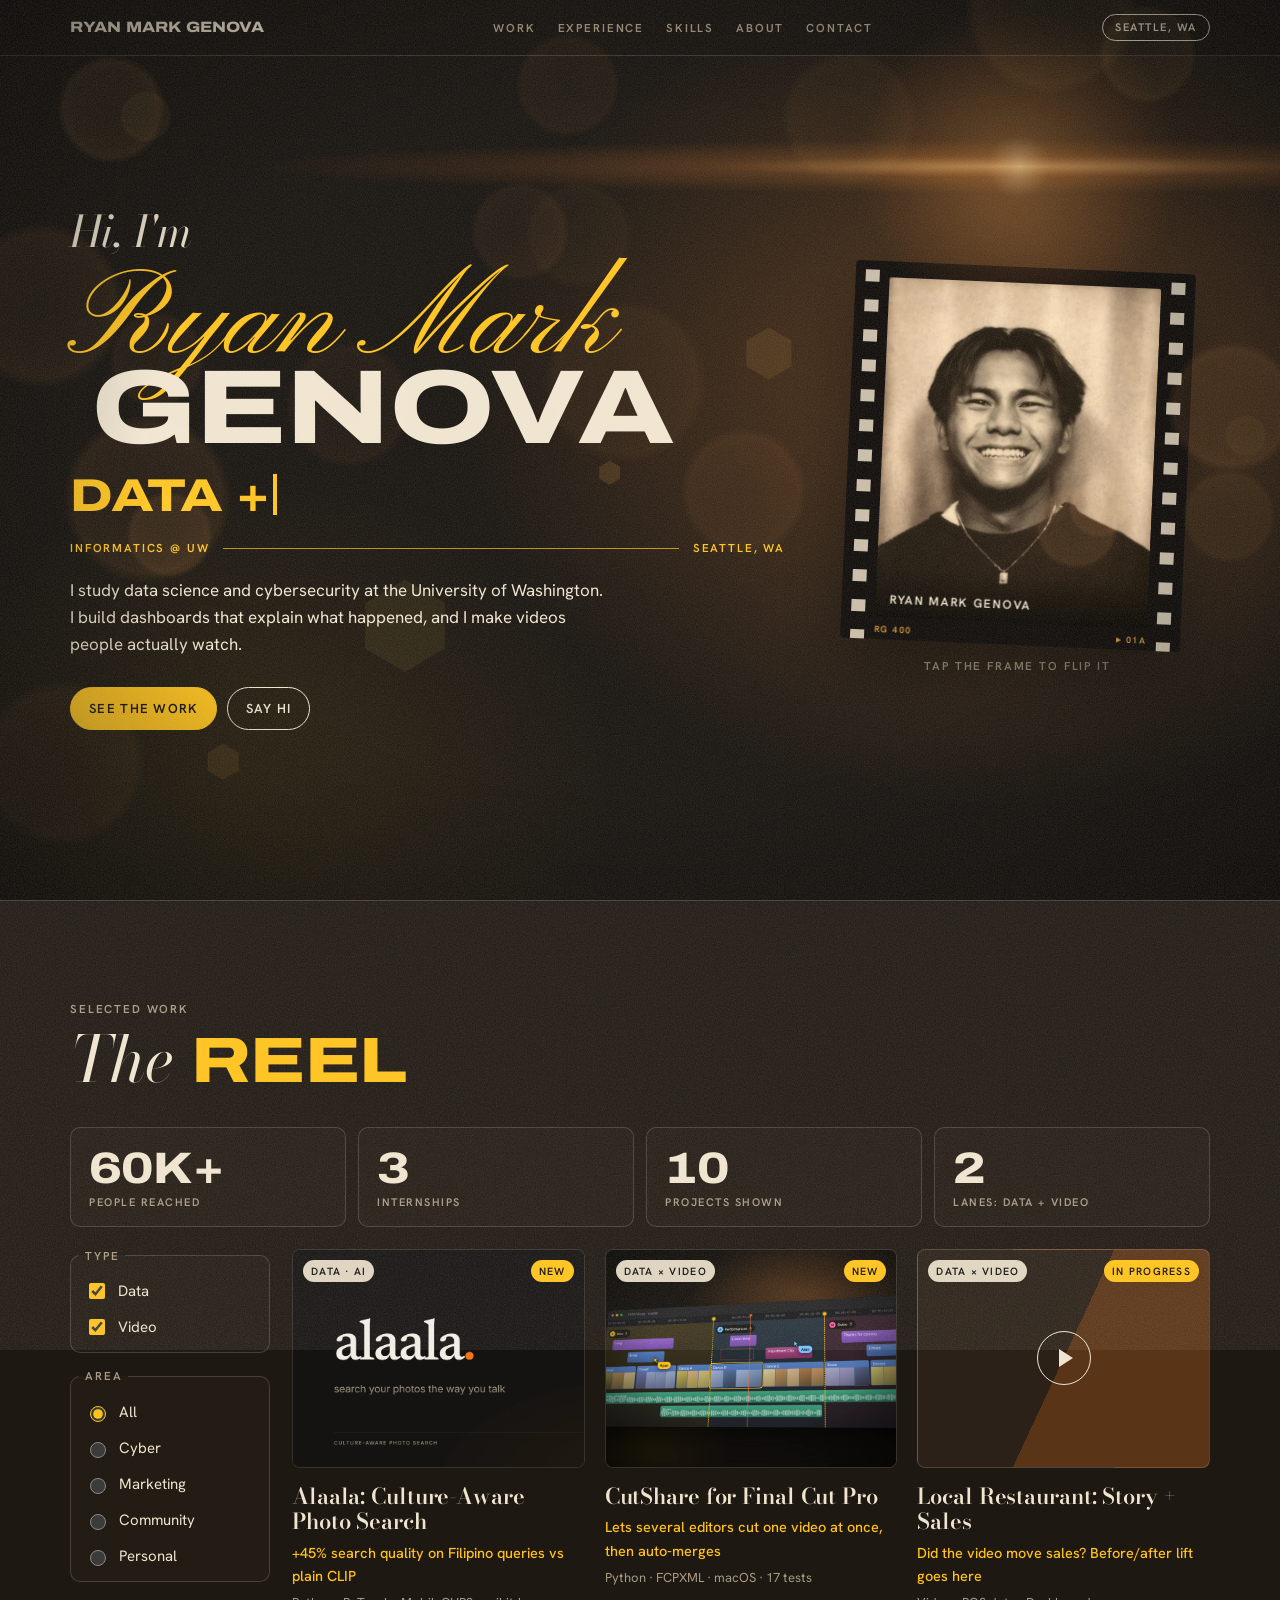
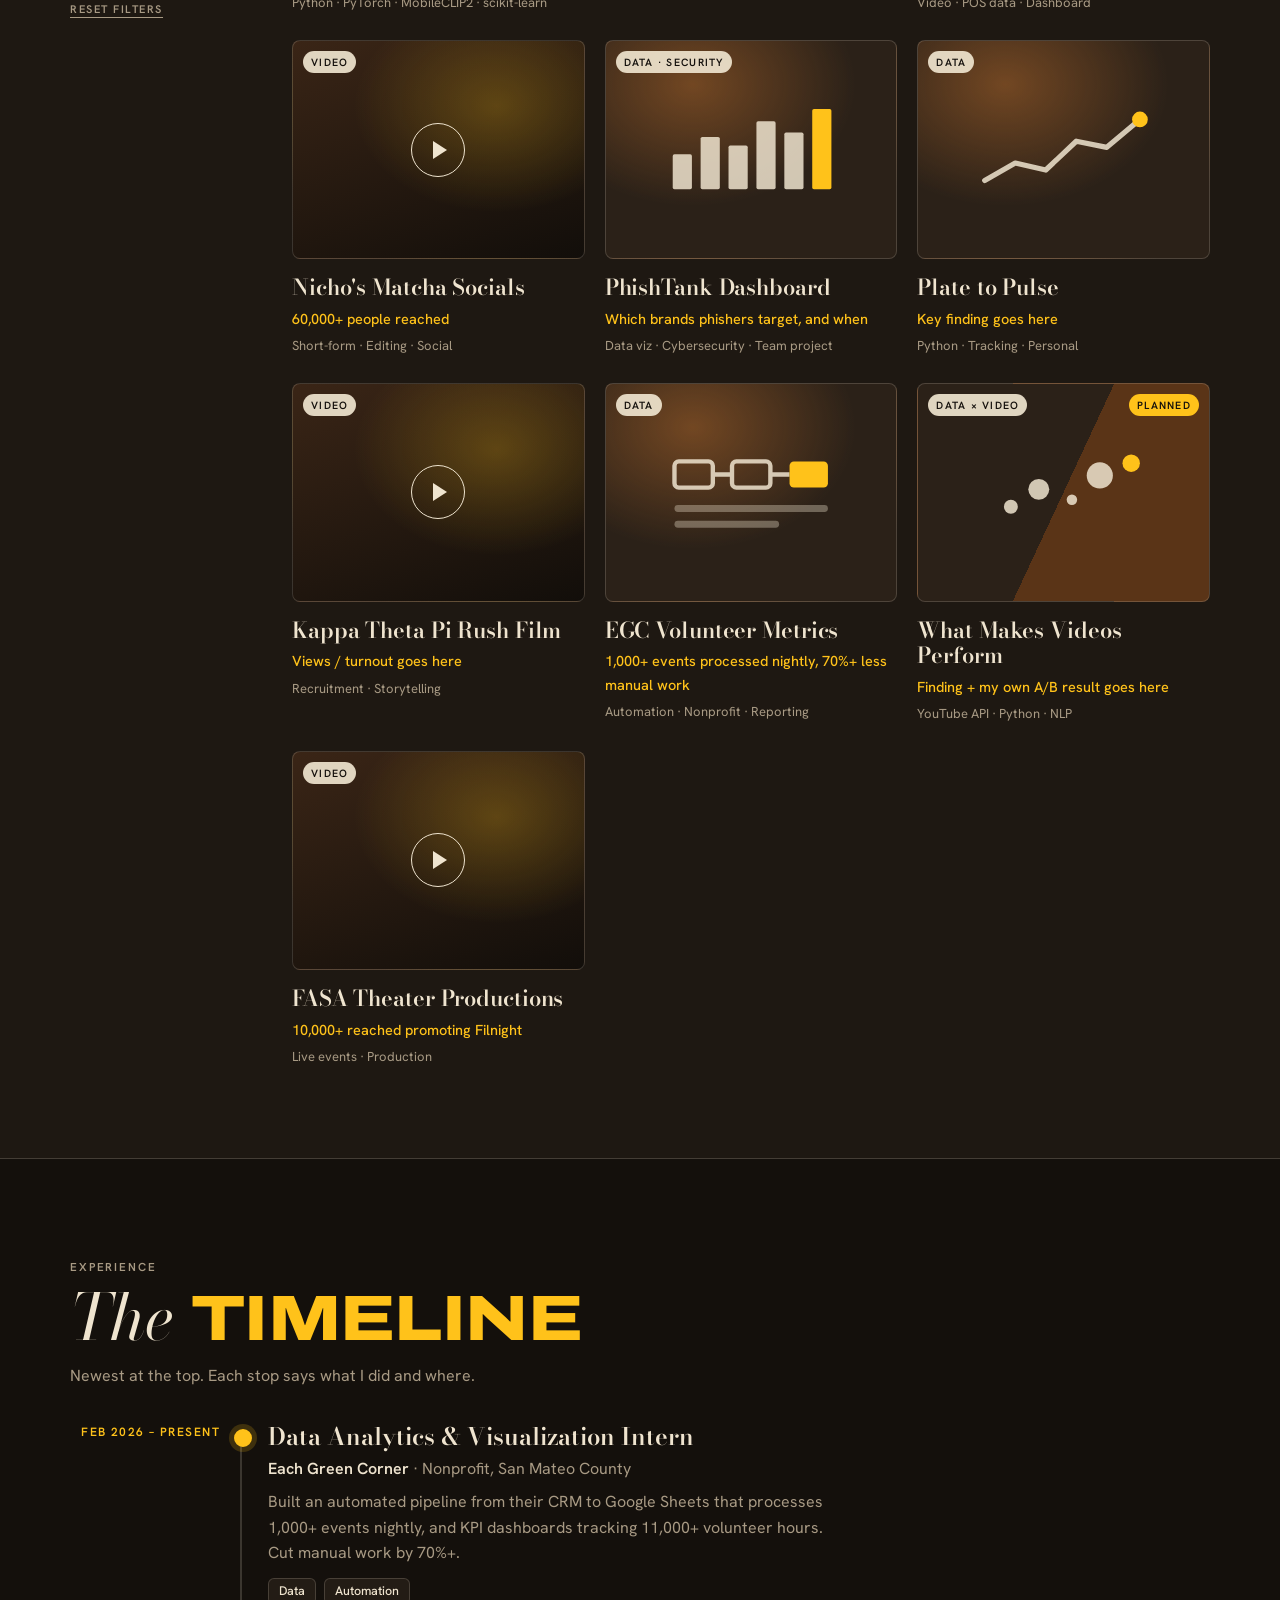
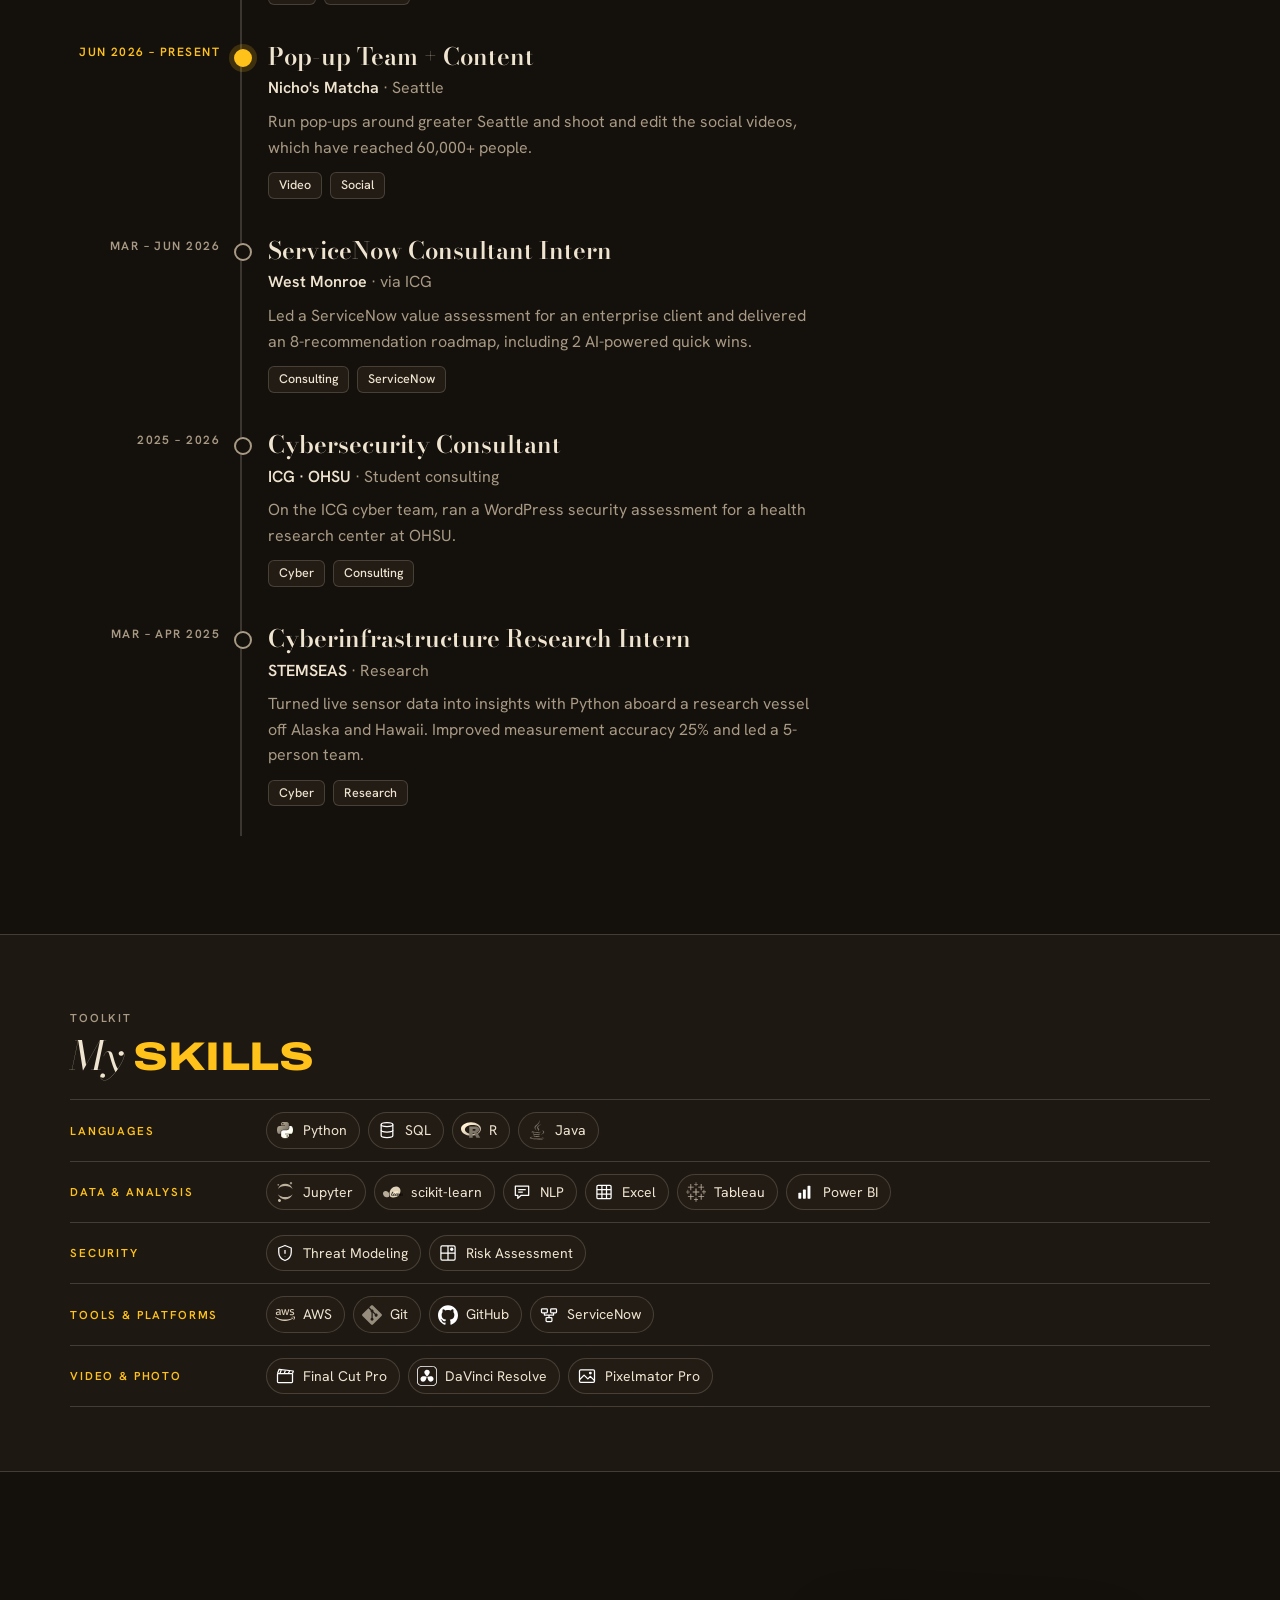
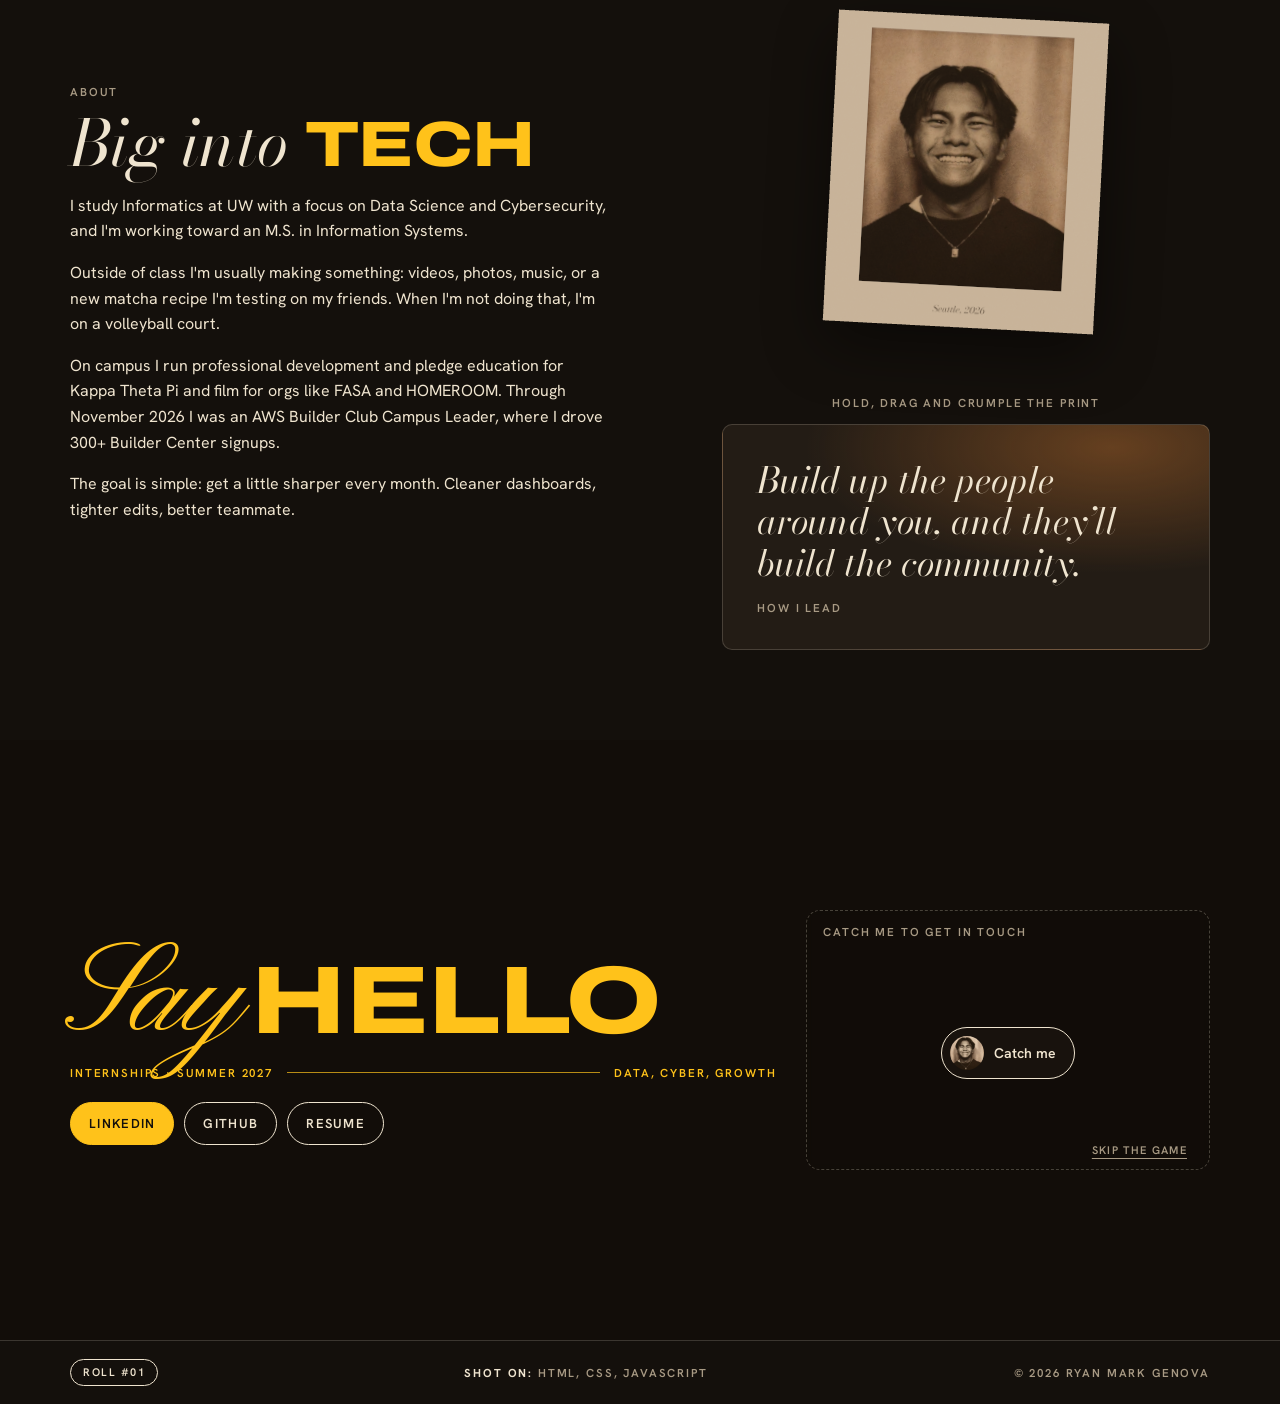
==== commit 6f64c460: "Add Alaala case study; mark AWS Builder Club as ended Nov 2026" ====
--- a/index.html
+++ b/index.html
@@ -8,7 +8,7 @@
 <link rel="preconnect" href="https://fonts.googleapis.com">
 <link rel="preconnect" href="https://fonts.gstatic.com" crossorigin>
 <link rel="stylesheet" href="https://fonts.googleapis.com/css2?family=Archivo:wdth,wght@62..125,400..900&family=Bodoni+Moda:ital,opsz,wght@0,6..96,400..700;1,6..96,400..700&family=Hanken+Grotesk:wght@400;500;600&family=Pinyon+Script&display=swap">
-<link rel="stylesheet" href="style.css?v=3">
+<link rel="stylesheet" href="style.css?v=4">
 </head>
 <body>
 <div class="grain" aria-hidden="true"></div>
@@ -109,6 +109,13 @@
             Each card: data-type="data|video|data video", data-area="...".
             Add a hover preview by setting data-preview="previews/clip.mp4" on .thumb
           -->
+          <article class="card" data-type="data" data-area="personal community">
+            <div class="thumb t-img" data-preview=""><img src="assets/alaala/alaala-card.webp" width="1600" height="1200" alt="Alaala wordmark: search your photos the way you talk"><span class="tag">Data · AI</span><span class="tag new">New</span></div>
+            <h3><a class="card-link" href="projects/alaala.html">Alaala: Culture-Aware Photo Search</a></h3>
+            <p class="result">+45% search quality on Filipino queries vs plain CLIP</p>
+            <p class="tools">Python · PyTorch · MobileCLIP2 · scikit-learn</p>
+          </article>
+
           <article class="card" data-type="data video" data-area="personal">
             <div class="thumb t-img" data-preview=""><img src="assets/cutshare/cutshare-card.webp" width="1600" height="1200" alt="Final Cut Pro timeline split into three segments, each with an editor's cursor"><span class="tag">Data × Video</span><span class="tag new">New</span></div>
             <h3><a class="card-link" href="projects/cutshare.html">CutShare for Final Cut Pro</a></h3>
@@ -138,12 +145,6 @@
             <p class="tools">Data viz · Cybersecurity · Team project</p>
           </article>
 
-          <article class="card" data-type="video" data-area="marketing community">
-            <div class="thumb t-video" data-preview=""><span class="tag">Video</span><span class="tag soon">Coming soon</span><span class="play" aria-hidden="true"></span></div>
-            <h3>Builder ID Speedrun</h3>
-            <p class="result">Can UW students make an AWS profile in 60 sec?</p>
-            <p class="tools">Street interview · Funnel data</p>
-          </article>
 
           <article class="card" data-type="data" data-area="personal">
             <div class="thumb t-data" data-preview=""><span class="tag">Data</span>
@@ -287,7 +288,7 @@
       <div class="skrow">
         <h3 class="group label">Tools &amp; Platforms</h3>
         <ul class="skillgrid">
-        <li class="skill"><span class="ico"><img src="assets/skills/aws.svg" alt="" width="44" height="44"></span><span>AWS Builder Club</span></li>
+        <li class="skill"><span class="ico"><img src="assets/skills/aws.svg" alt="" width="44" height="44"></span><span>AWS</span></li>
         <li class="skill"><span class="ico"><img src="assets/skills/git.svg" alt="" width="44" height="44"></span><span>Git</span></li>
         <li class="skill"><span class="ico"><img src="assets/skills/github.svg" alt="" width="44" height="44"></span><span>GitHub</span></li>
         <li class="skill"><span class="ico"><svg viewBox="0 0 48 48" aria-hidden="true"><g fill="none" stroke="currentColor" stroke-width="3" stroke-linejoin="round"><rect x="6" y="9" width="14" height="10" rx="2"/><rect x="28" y="9" width="14" height="10" rx="2"/><rect x="17" y="30" width="14" height="10" rx="2"/><path d="M13 19v5h22v-5M24 24v6"/></g></svg></span><span>ServiceNow</span></li>
@@ -312,7 +313,7 @@
         <h2><span class="serif">Big into</span> <span class="wide">TECH</span></h2>
         <p>I study Informatics at UW with a focus on Data Science and Cybersecurity, and I'm working toward an M.S. in Information Systems.</p>
         <p>Outside of class I'm usually making something: videos, photos, music, or a new matcha recipe I'm testing on my friends. When I'm not doing that, I'm on a volleyball court.</p>
-        <p>On campus I run professional development and pledge education for Kappa Theta Pi, lead AWS Student Builders as a Campus Leader, and film for orgs like FASA and HOMEROOM.</p>
+        <p>On campus I run professional development and pledge education for Kappa Theta Pi and film for orgs like FASA and HOMEROOM. Through November 2026 I was an AWS Builder Club Campus Leader, where I drove 300+ Builder Center signups.</p>
         <p>The goal is simple: get a little sharper every month. Cleaner dashboards, tighter edits, better teammate.</p>
       </div>
       <div class="about-side">
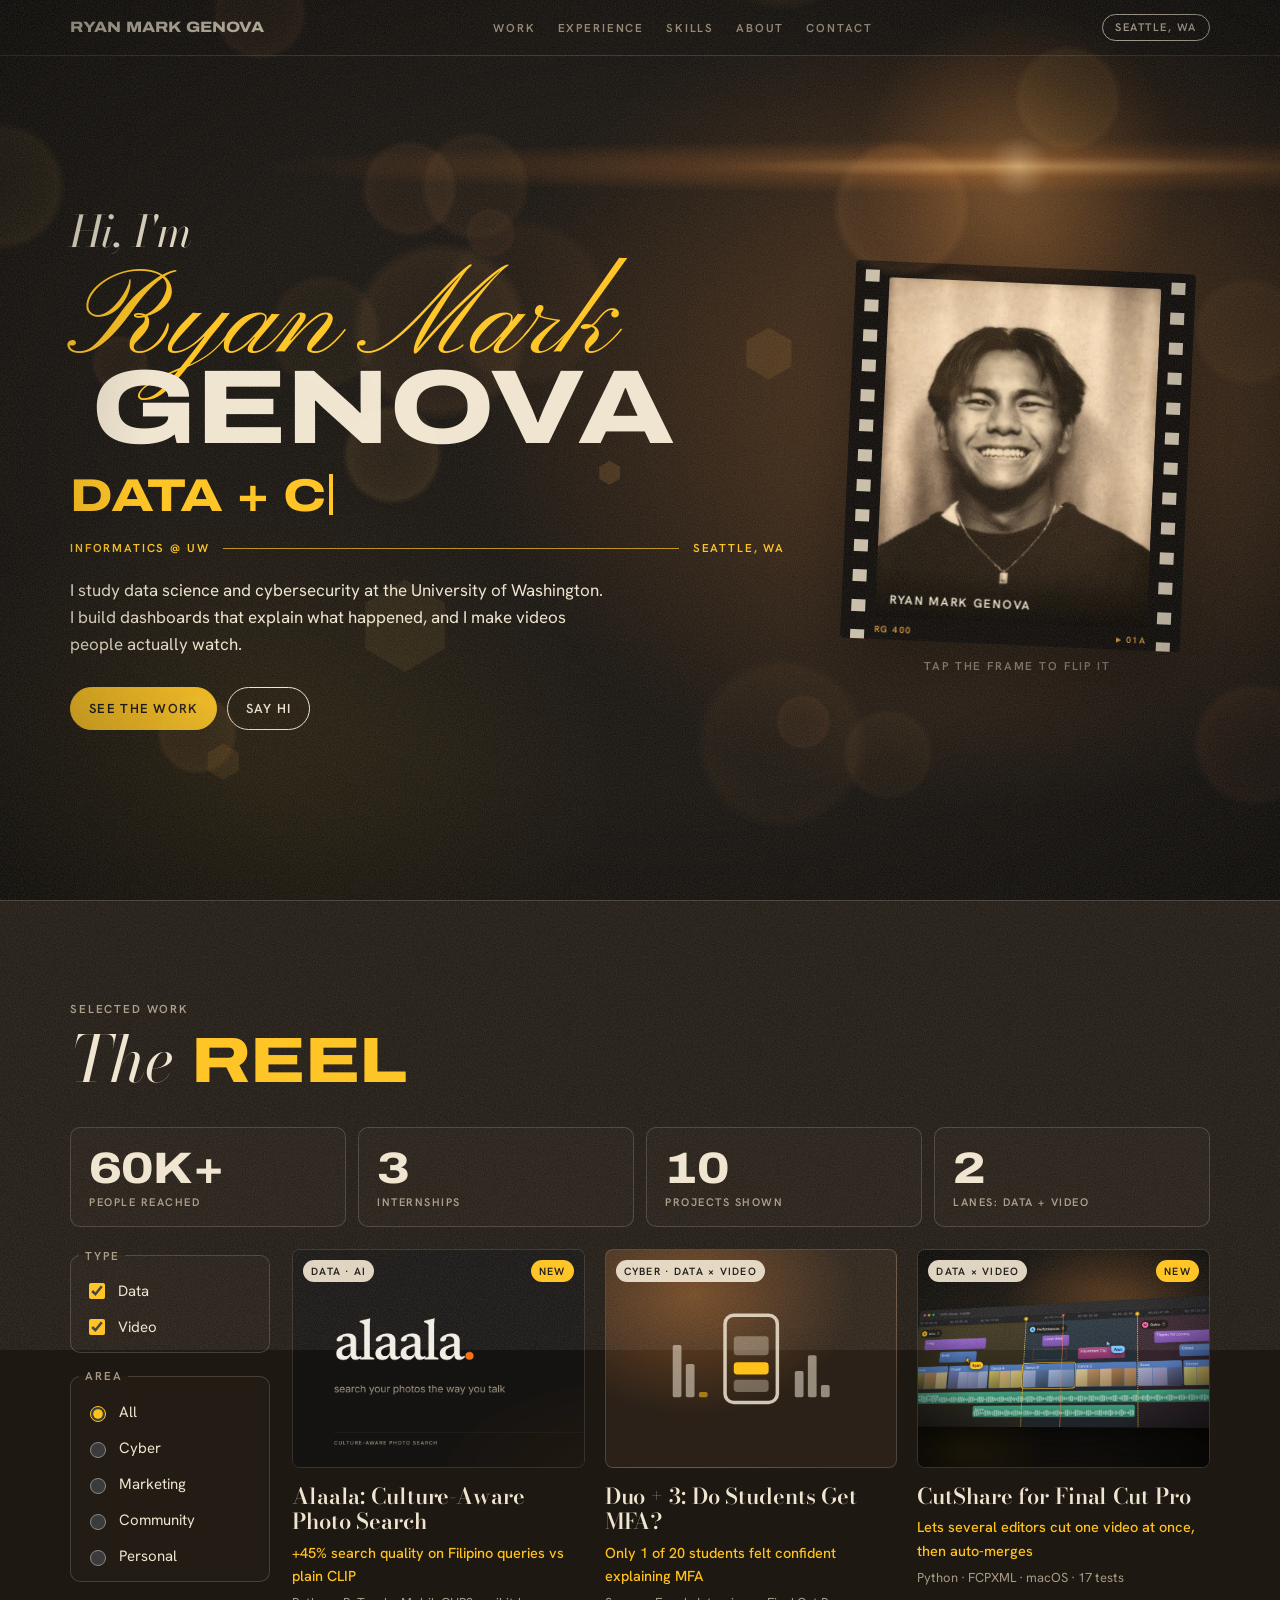
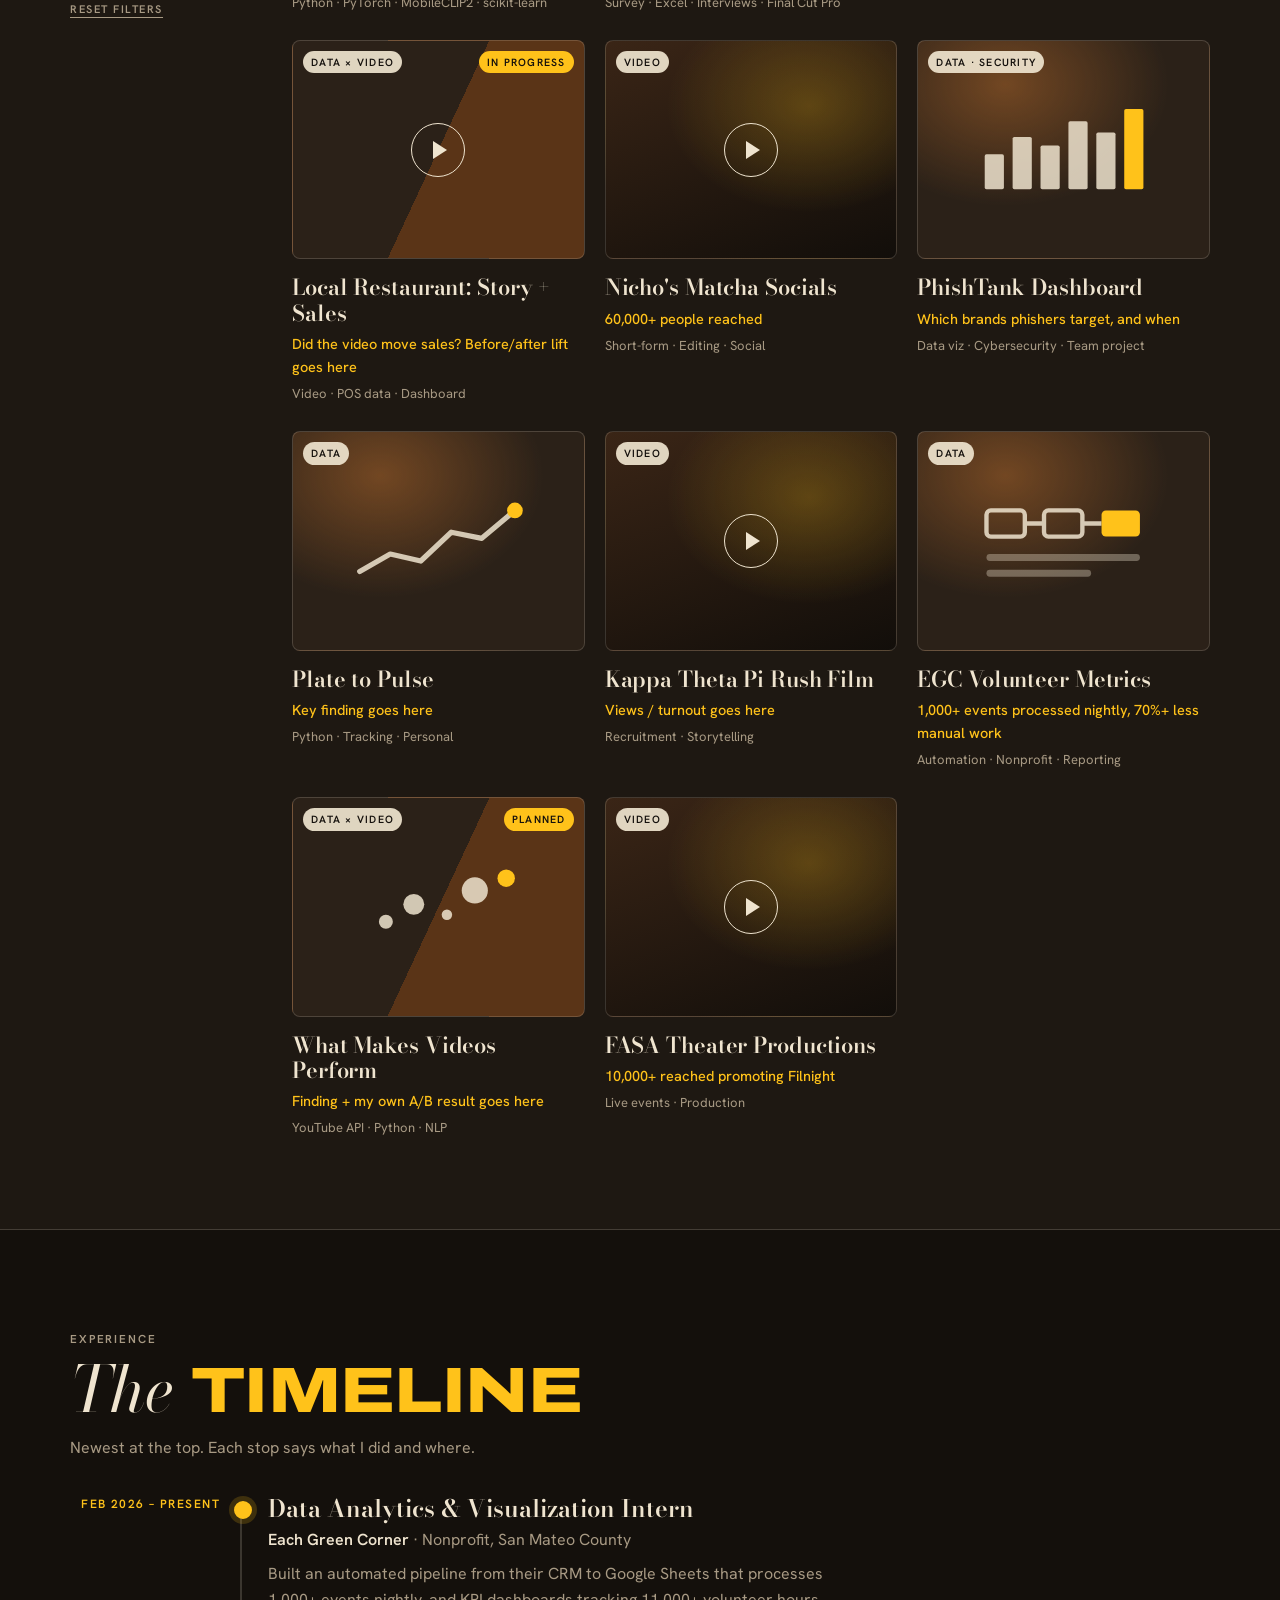
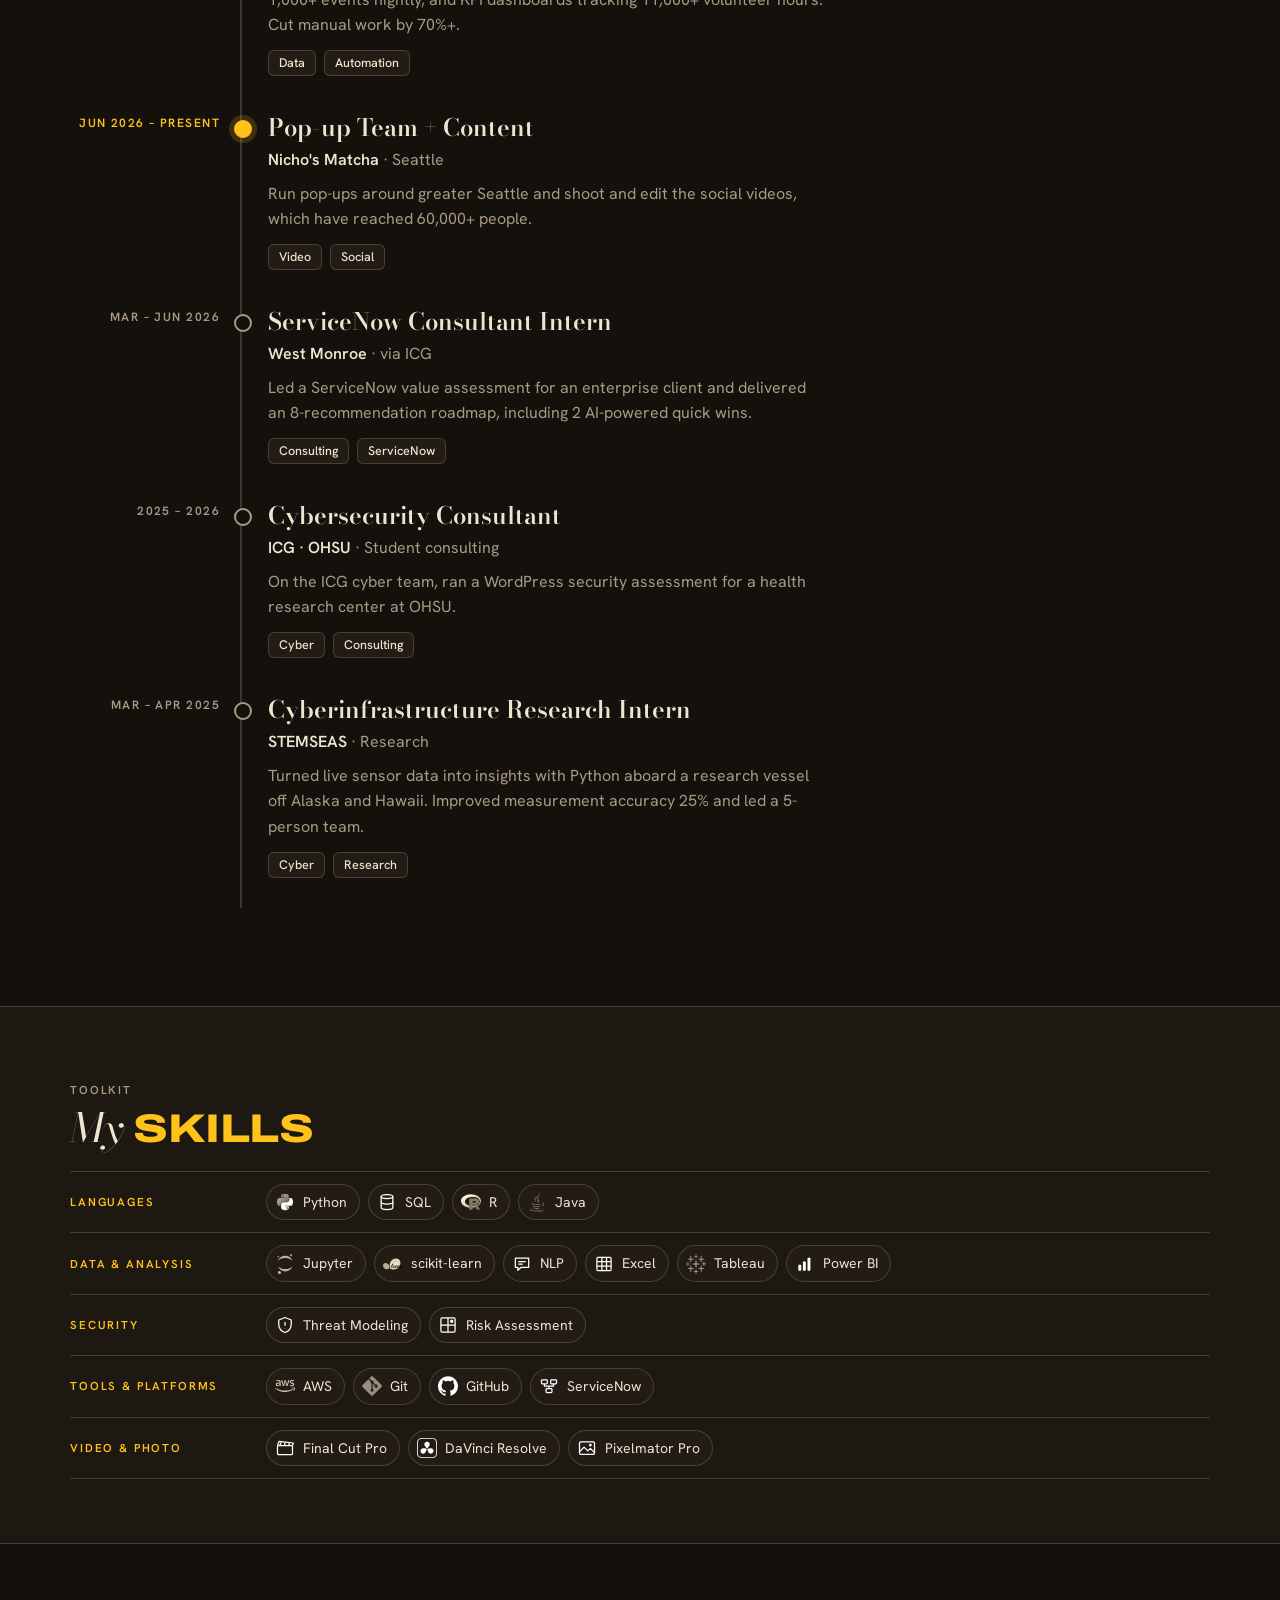
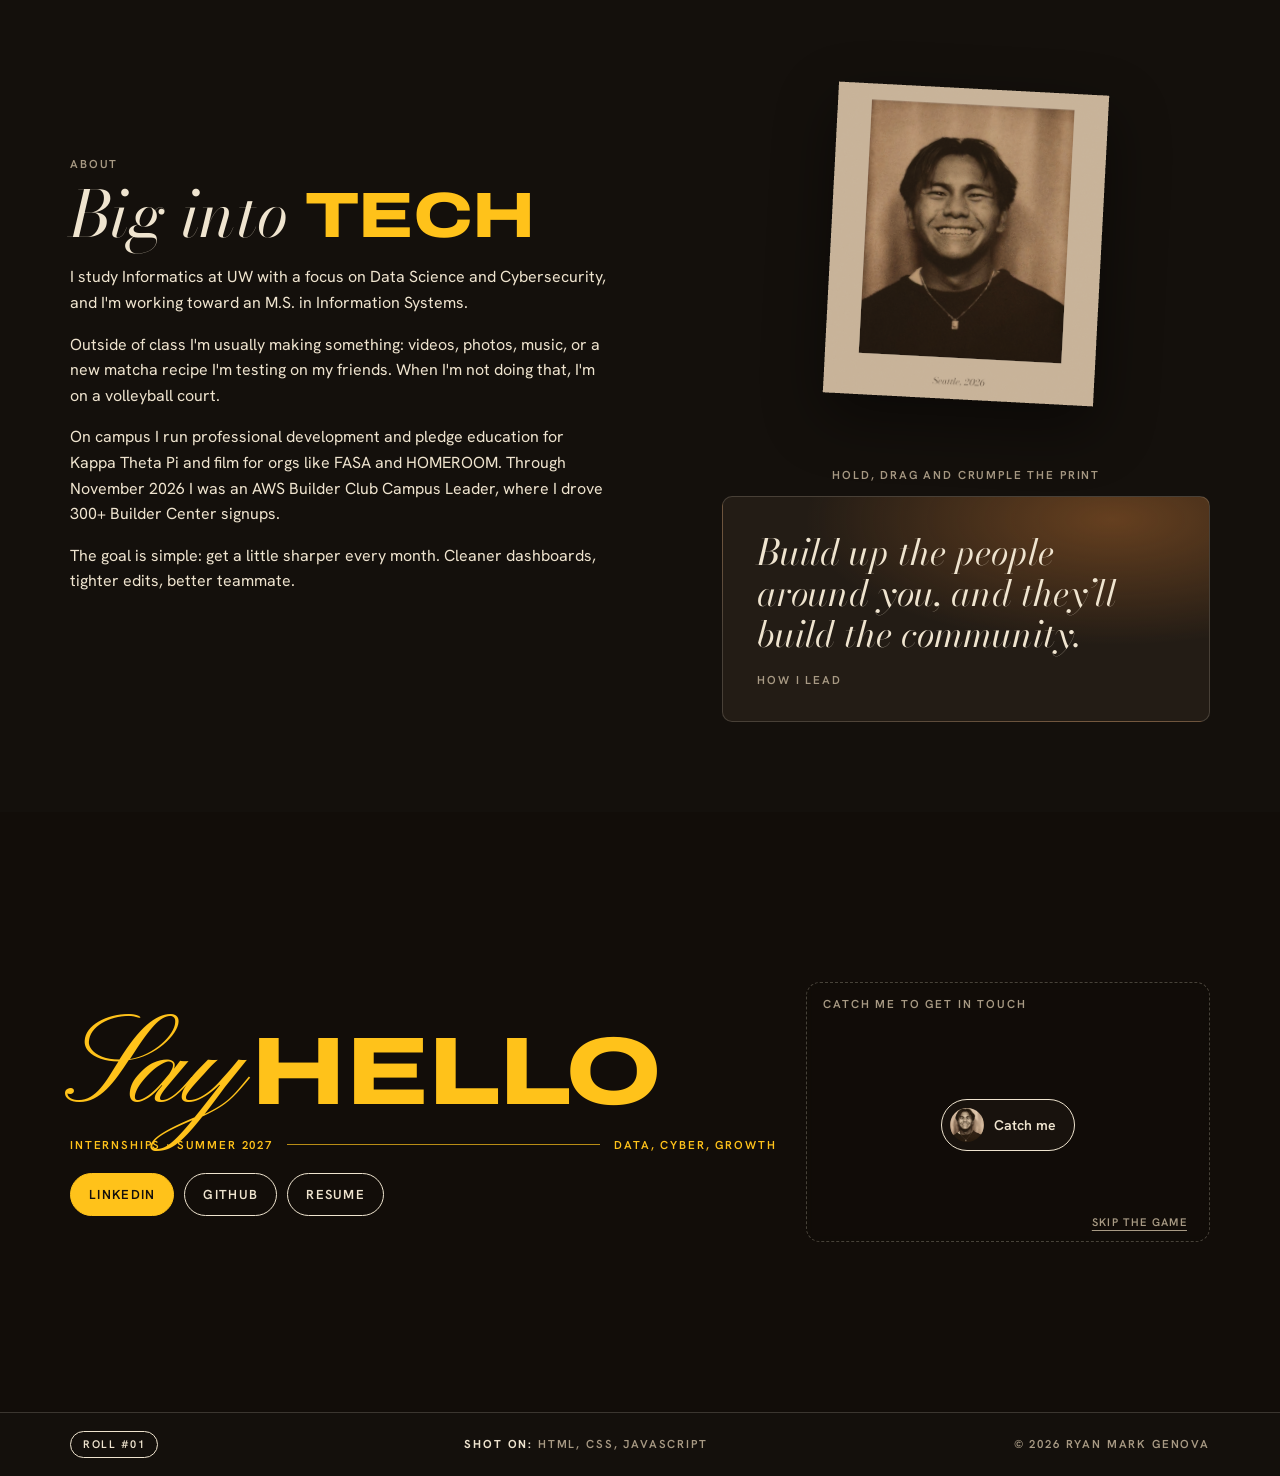
==== commit 82a5a99d: "Add Duo + 3 MFA study case study" ====
--- a/index.html
+++ b/index.html
@@ -8,7 +8,7 @@
 <link rel="preconnect" href="https://fonts.googleapis.com">
 <link rel="preconnect" href="https://fonts.gstatic.com" crossorigin>
 <link rel="stylesheet" href="https://fonts.googleapis.com/css2?family=Archivo:wdth,wght@62..125,400..900&family=Bodoni+Moda:ital,opsz,wght@0,6..96,400..700;1,6..96,400..700&family=Hanken+Grotesk:wght@400;500;600&family=Pinyon+Script&display=swap">
-<link rel="stylesheet" href="style.css?v=4">
+<link rel="stylesheet" href="style.css?v=5">
 </head>
 <body>
 <div class="grain" aria-hidden="true"></div>
@@ -114,6 +114,14 @@
             <h3><a class="card-link" href="projects/alaala.html">Alaala: Culture-Aware Photo Search</a></h3>
             <p class="result">+45% search quality on Filipino queries vs plain CLIP</p>
             <p class="tools">Python · PyTorch · MobileCLIP2 · scikit-learn</p>
+          </article>
+
+          <article class="card" data-type="data video" data-area="cyber">
+            <div class="thumb t-data" data-preview=""><span class="tag">Cyber · Data × Video</span>
+              <svg viewBox="0 0 200 110" aria-hidden="true"><rect x="70" y="6" width="60" height="100" rx="10" fill="none" stroke="currentColor" stroke-width="4" opacity=".85"/><rect x="80" y="30" width="40" height="22" rx="4" fill="currentColor" opacity=".35"/><rect x="80" y="60" width="40" height="14" rx="4" fill="#FFC21A"/><rect x="80" y="80" width="40" height="14" rx="4" fill="currentColor" opacity=".35"/><g fill="currentColor" opacity=".55"><rect x="150" y="70" width="10" height="30" rx="2"/><rect x="165" y="52" width="10" height="48" rx="2"/><rect x="180" y="86" width="10" height="14" rx="2"/></g><g fill="currentColor" opacity=".55"><rect x="10" y="40" width="10" height="60" rx="2"/><rect x="25" y="62" width="10" height="38" rx="2"/><rect x="40" y="94" width="10" height="6" rx="2" fill="#FFC21A" opacity="1"/></g></svg></div>
+            <h3><a class="card-link" href="projects/duo.html">Duo + 3: Do Students Get MFA?</a></h3>
+            <p class="result">Only 1 of 20 students felt confident explaining MFA</p>
+            <p class="tools">Survey · Excel · Interviews · Final Cut Pro</p>
           </article>
 
           <article class="card" data-type="data video" data-area="personal">
--- a/style.css
+++ b/style.css
@@ -321,3 +321,14 @@
   .cs-table .row{grid-template-columns:1fr 1fr;font-size:14px}
   .cs-table .row span:nth-child(2){grid-column:1/-1;order:3;color:var(--muted)}
 }
+
+/* ===== case study charts ===== */
+.cs-charts{display:grid;grid-template-columns:repeat(2,minmax(0,1fr));gap:20px;margin-top:40px}
+.chart-card{margin:0;padding:20px 22px;background:var(--card);border:1px solid var(--line);border-radius:10px}
+.chart-card > .label{margin:0 0 14px;color:var(--yellow)}
+.chart-card svg{display:block;height:auto}
+.chart-card figcaption{margin-top:10px;color:var(--muted);font-size:14.5px}
+.cs-quote{margin-top:28px}
+.cs-video{position:relative;aspect-ratio:16/9;margin-top:22px;border-radius:10px;overflow:hidden;border:1px solid var(--line);background:#0E0B08}
+.cs-video iframe{position:absolute;inset:0;width:100%;height:100%;border:0}
+@media (max-width:900px){.cs-charts{grid-template-columns:1fr}}
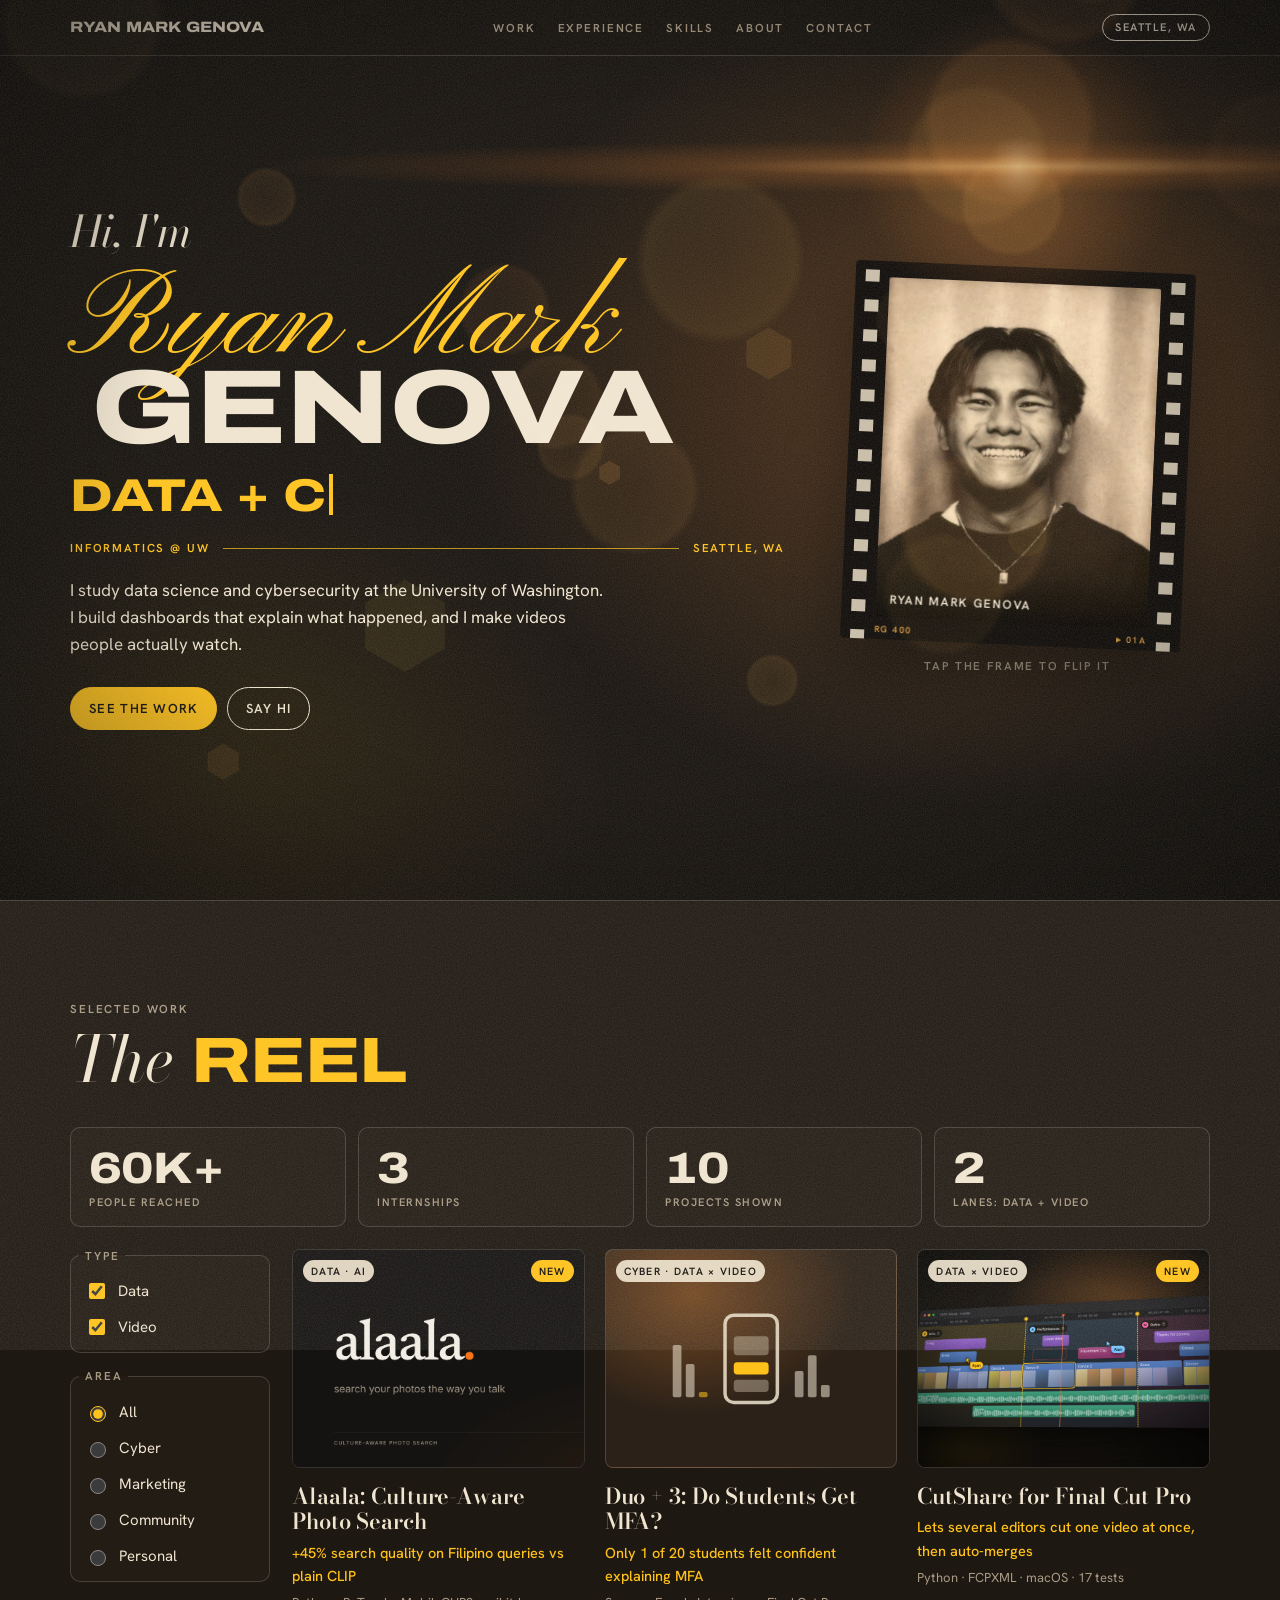
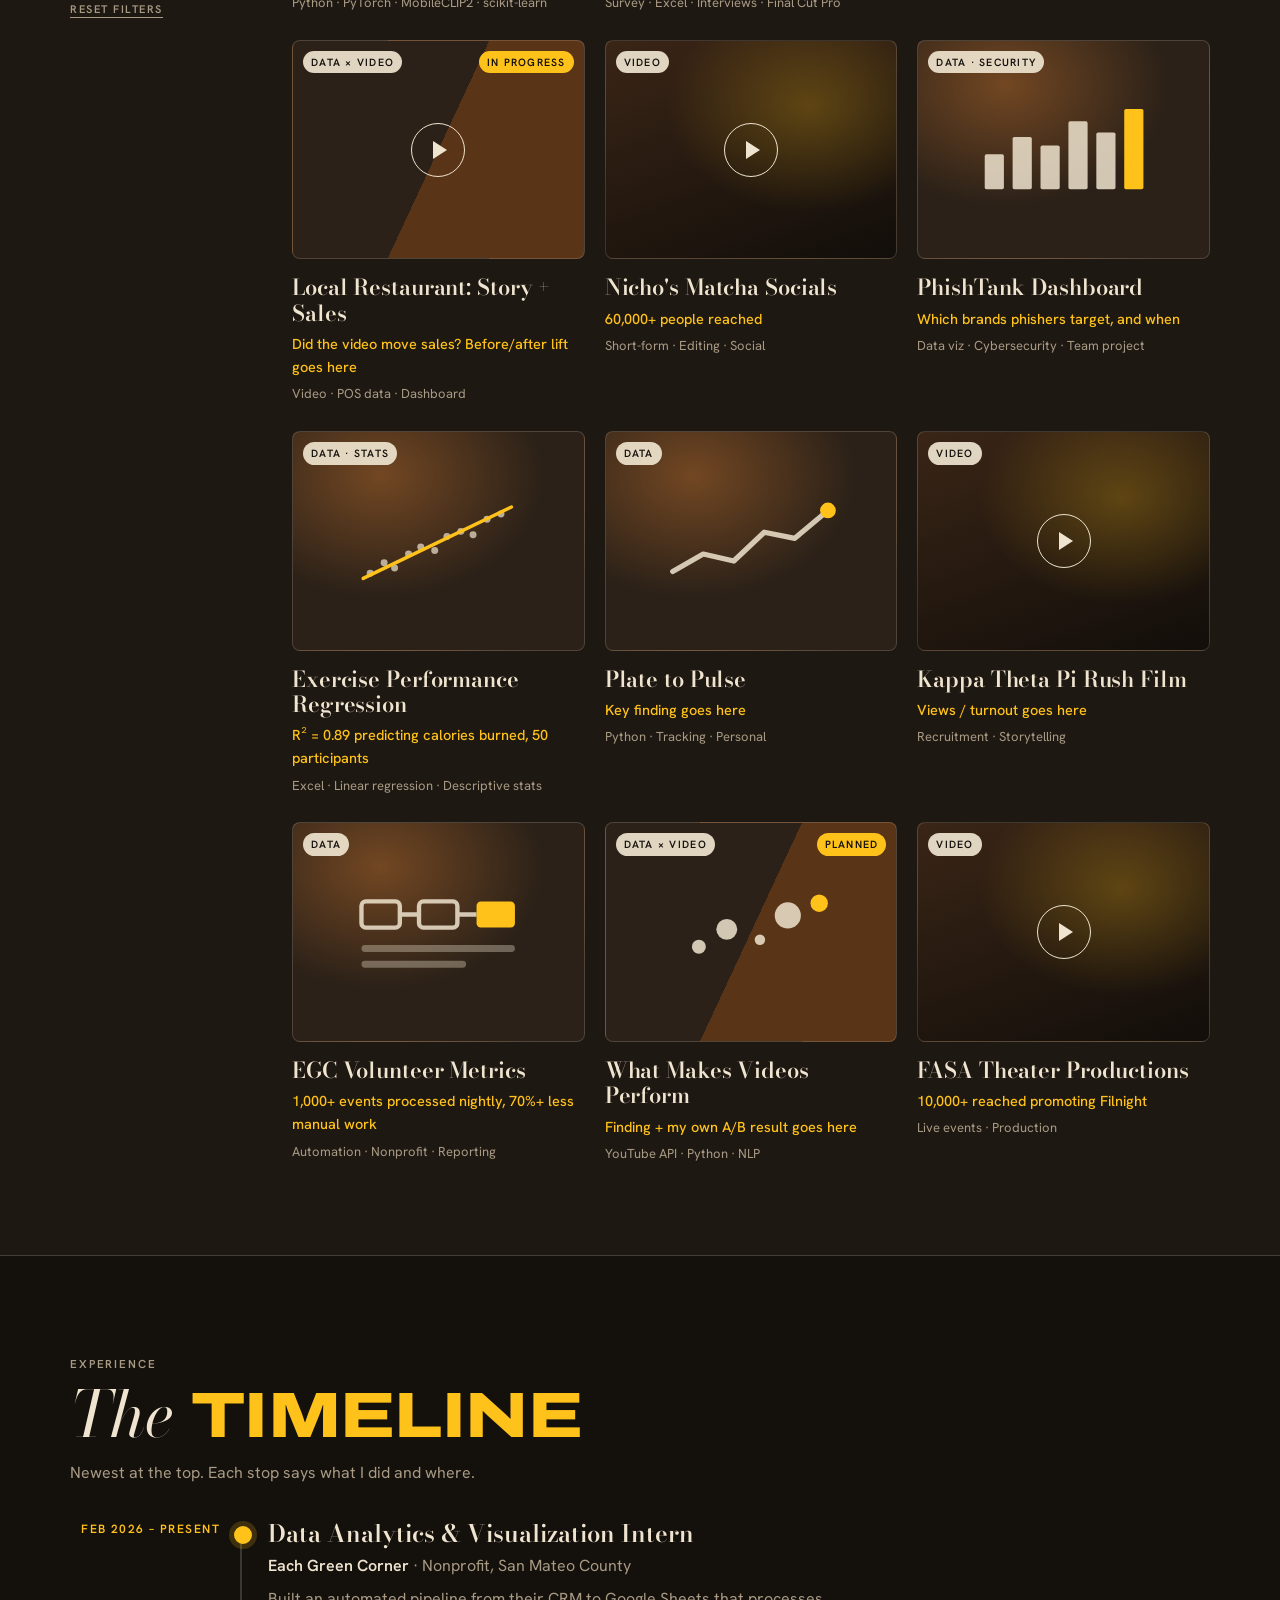
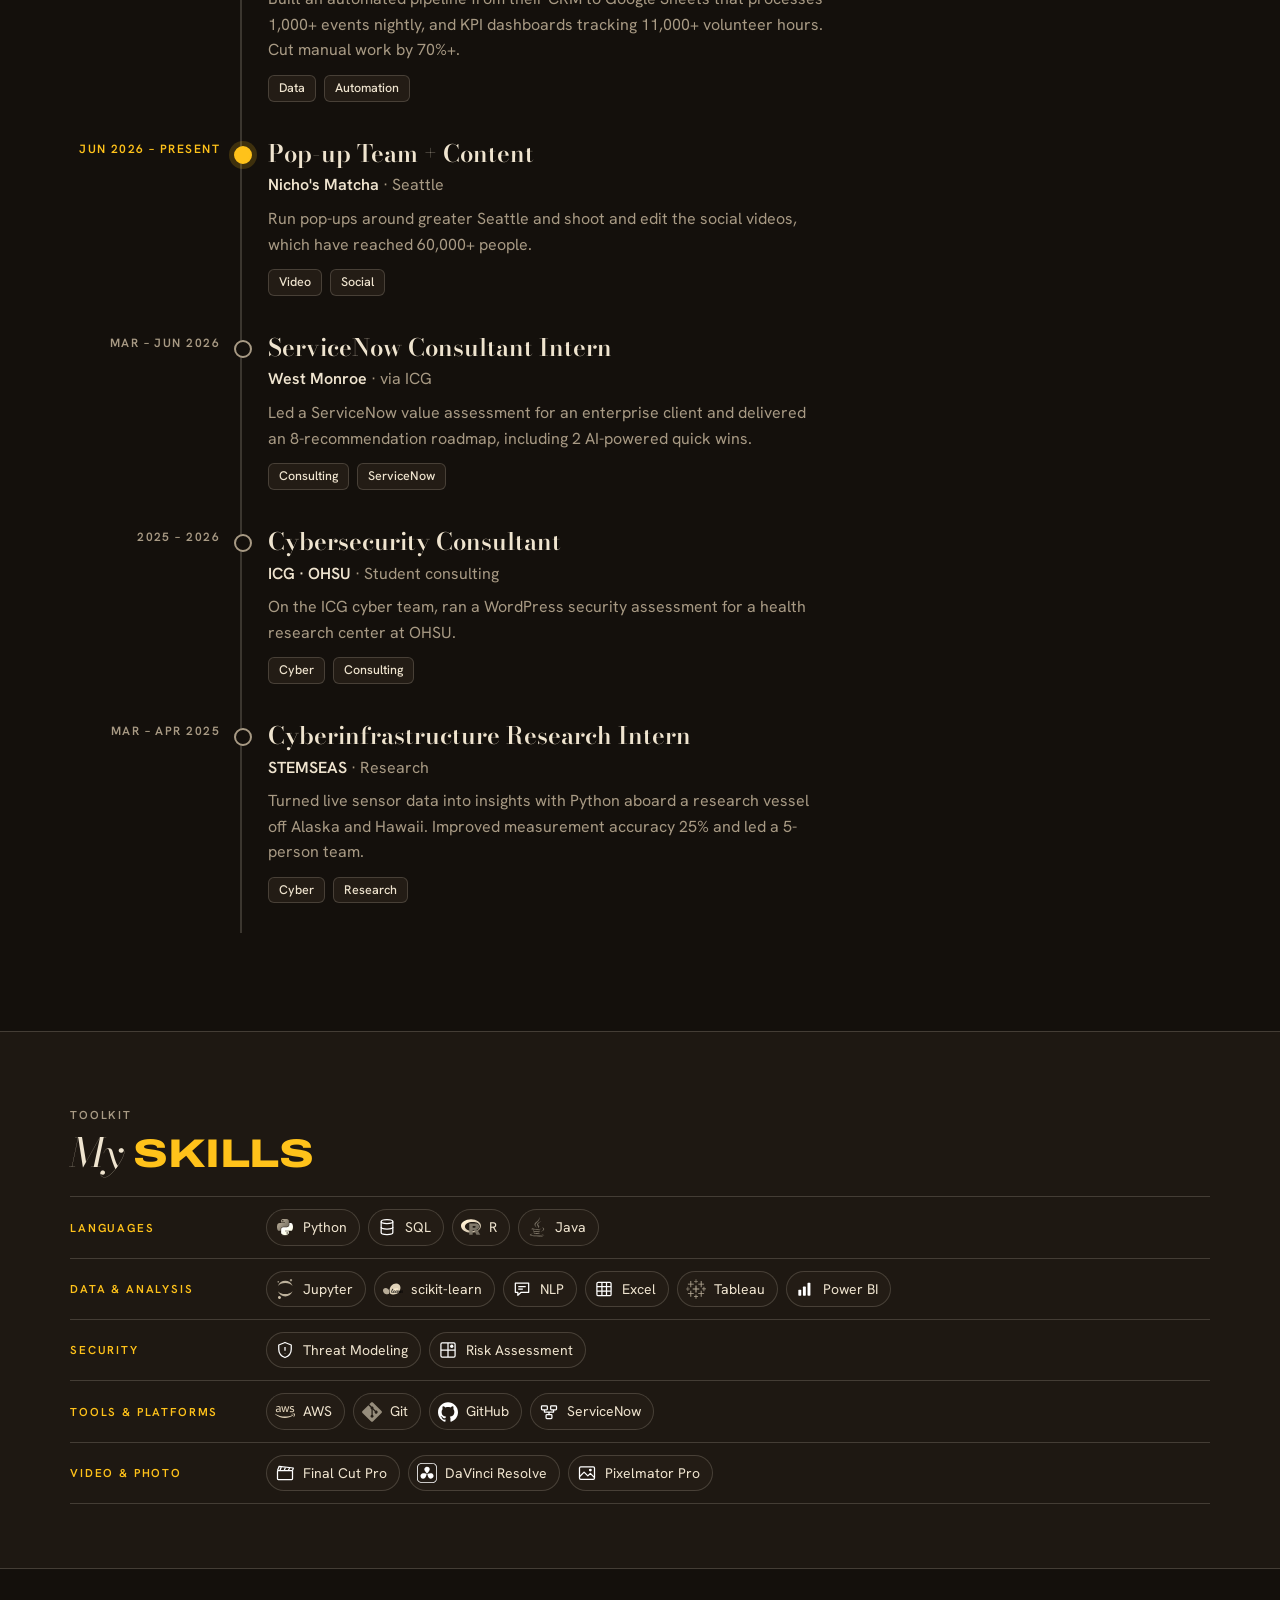
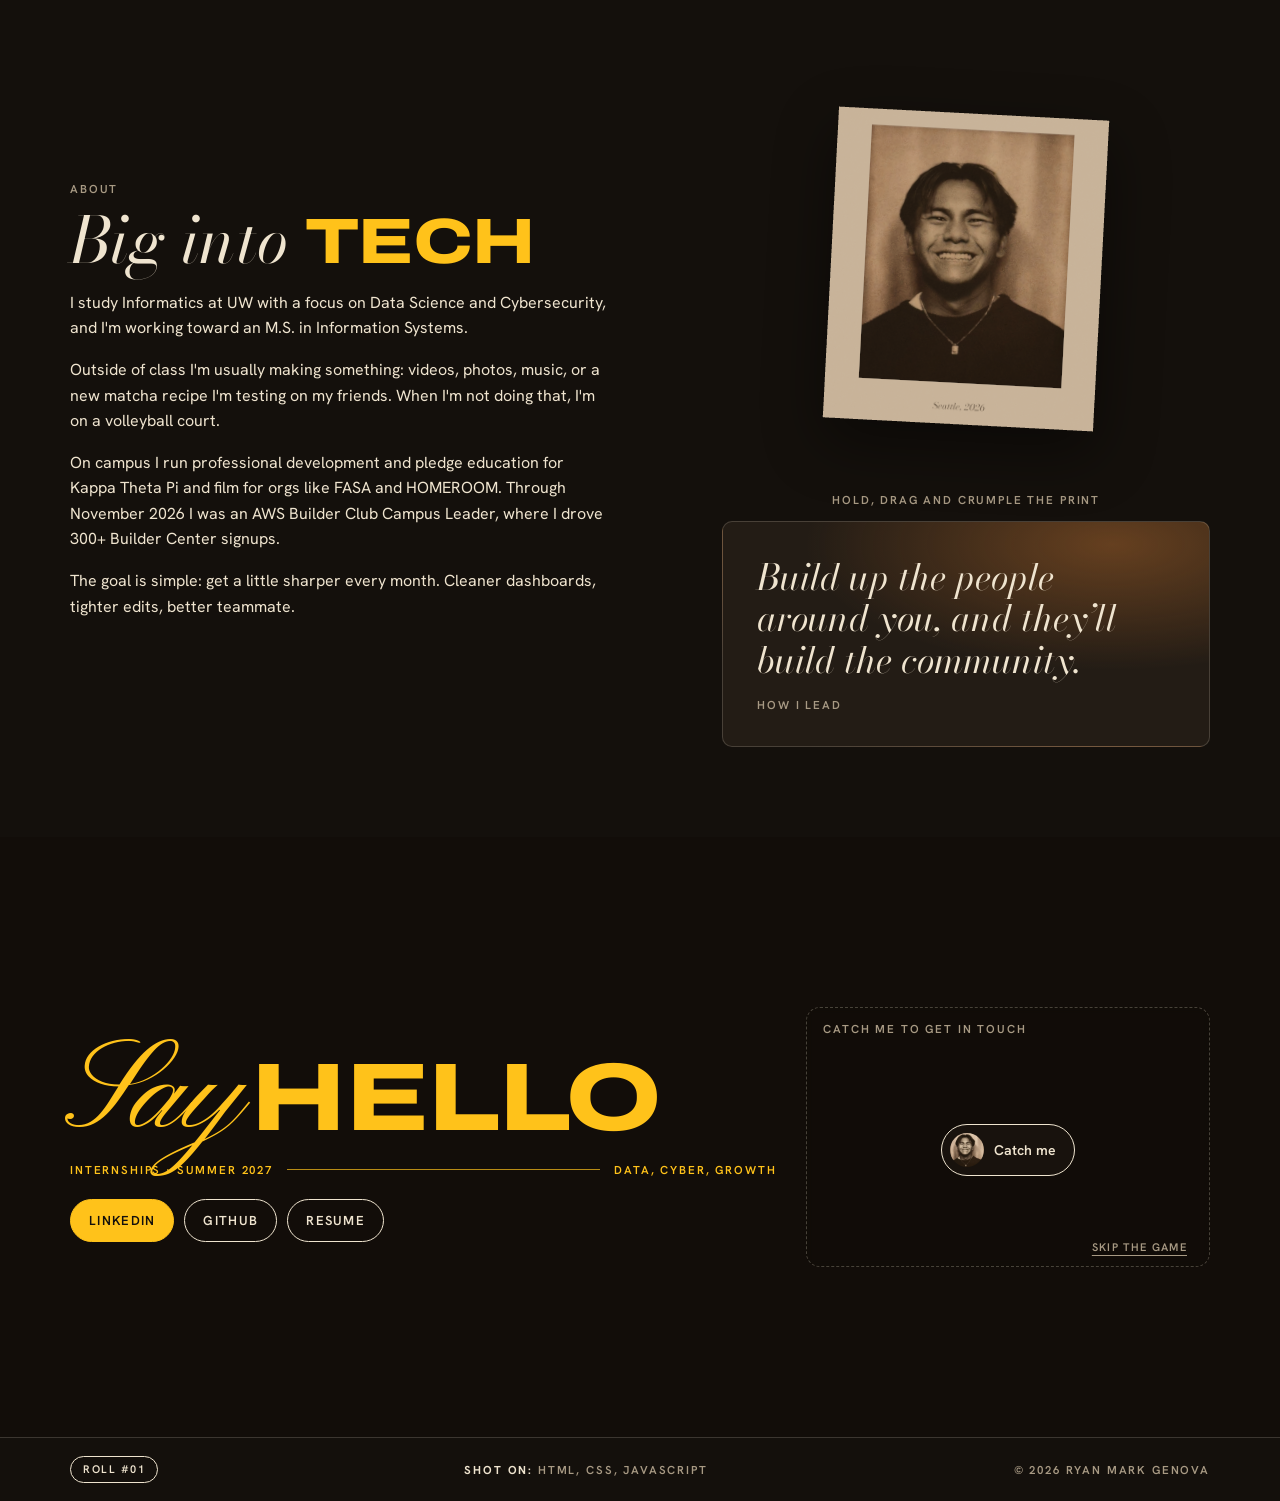
==== commit e61cd8dc: "Add exercise regression project card" ====
--- a/index.html
+++ b/index.html
@@ -153,6 +153,14 @@
             <p class="tools">Data viz · Cybersecurity · Team project</p>
           </article>
 
+
+          <article class="card" data-type="data" data-area="personal">
+            <div class="thumb t-data" data-preview=""><span class="tag">Data · Stats</span>
+              <svg viewBox="0 0 200 110" aria-hidden="true"><g fill="currentColor" opacity=".7"><circle cx="22" cy="92" r="4"/><circle cx="38" cy="80" r="4"/><circle cx="50" cy="86" r="4"/><circle cx="66" cy="70" r="4"/><circle cx="80" cy="62" r="4"/><circle cx="96" cy="66" r="4"/><circle cx="110" cy="50" r="4"/><circle cx="126" cy="44" r="4"/><circle cx="140" cy="48" r="4"/><circle cx="156" cy="30" r="4"/><circle cx="172" cy="24" r="4"/></g><line x1="14" y1="98" x2="184" y2="16" stroke="#FFC21A" stroke-width="4" stroke-linecap="round"/></svg></div>
+            <h3><a class="card-link" href="https://drive.google.com/file/d/1Zp4GShRpqSjeeBWWx9IQGKBJ8w-8OeJZ/view?usp=sharing" target="_blank" rel="noopener">Exercise Performance Regression</a></h3>
+            <p class="result">R² = 0.89 predicting calories burned, 50 participants</p>
+            <p class="tools">Excel · Linear regression · Descriptive stats</p>
+          </article>
 
           <article class="card" data-type="data" data-area="personal">
             <div class="thumb t-data" data-preview=""><span class="tag">Data</span>
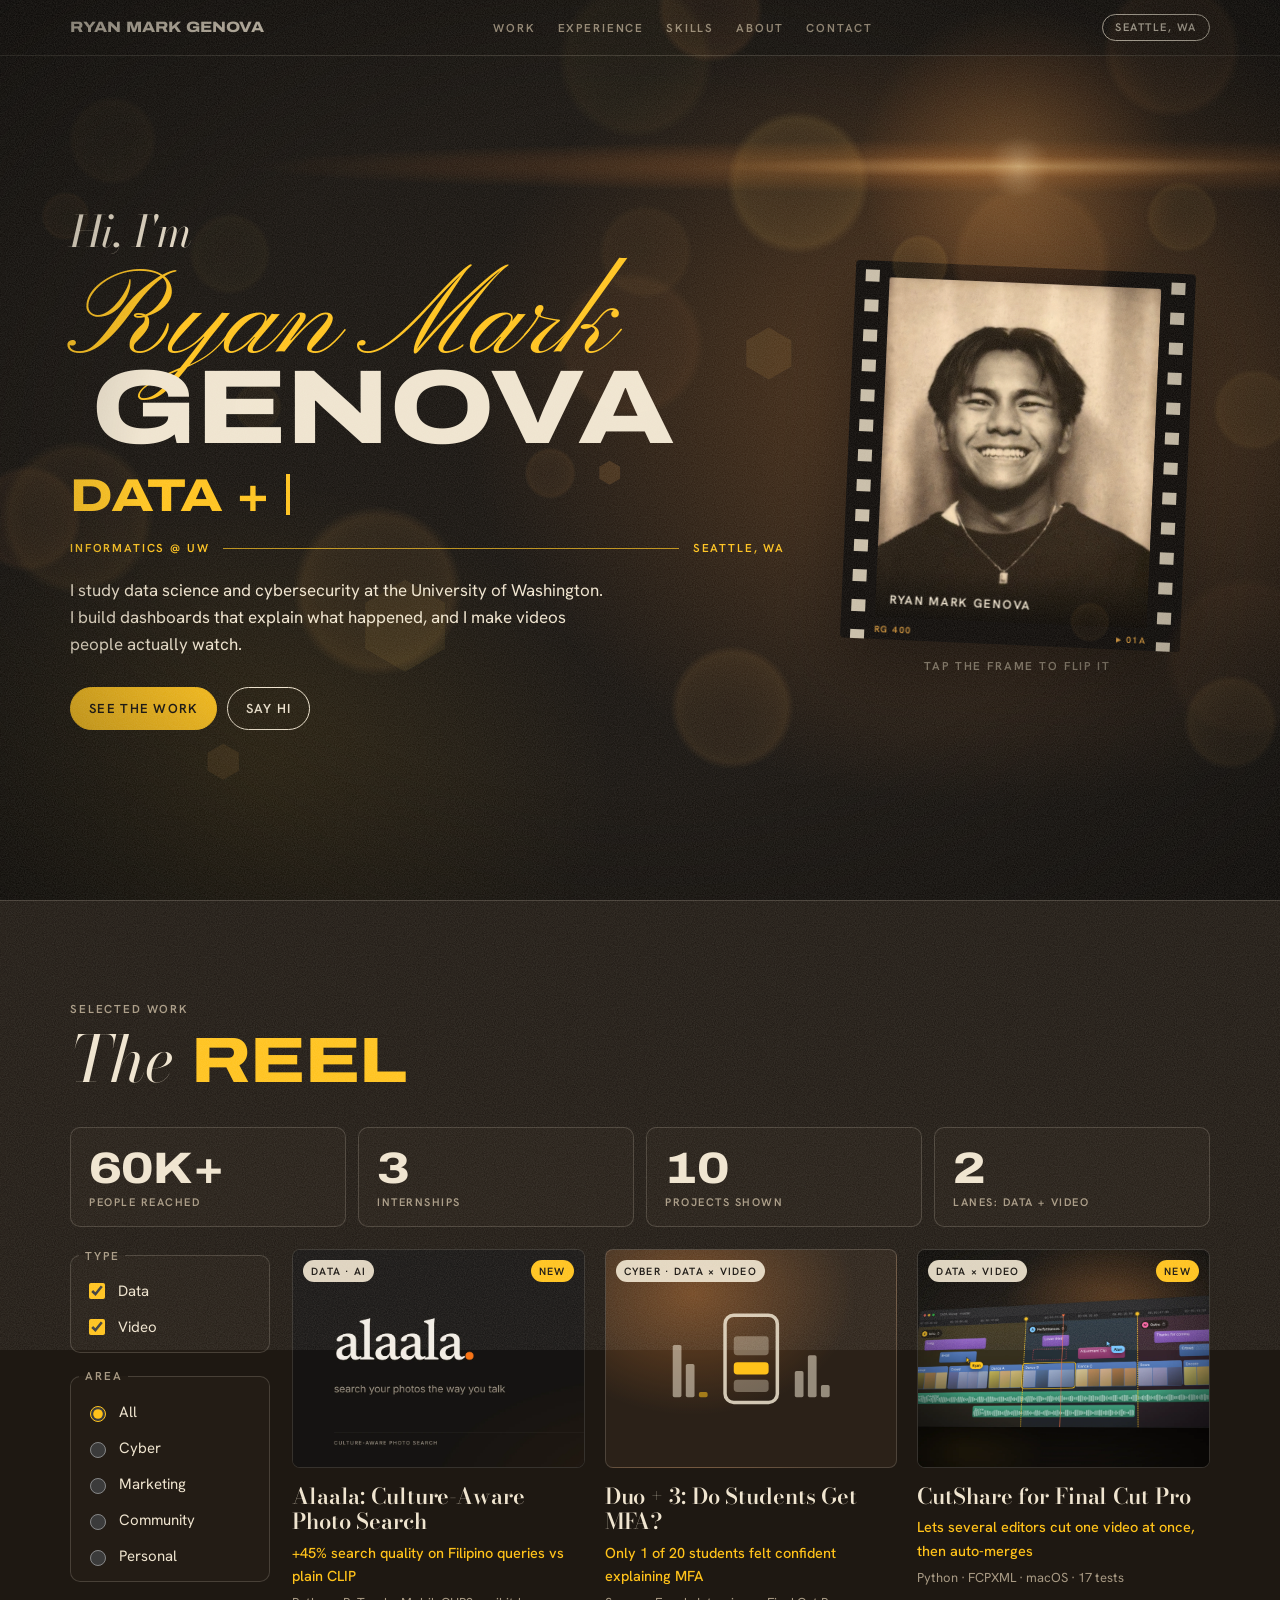
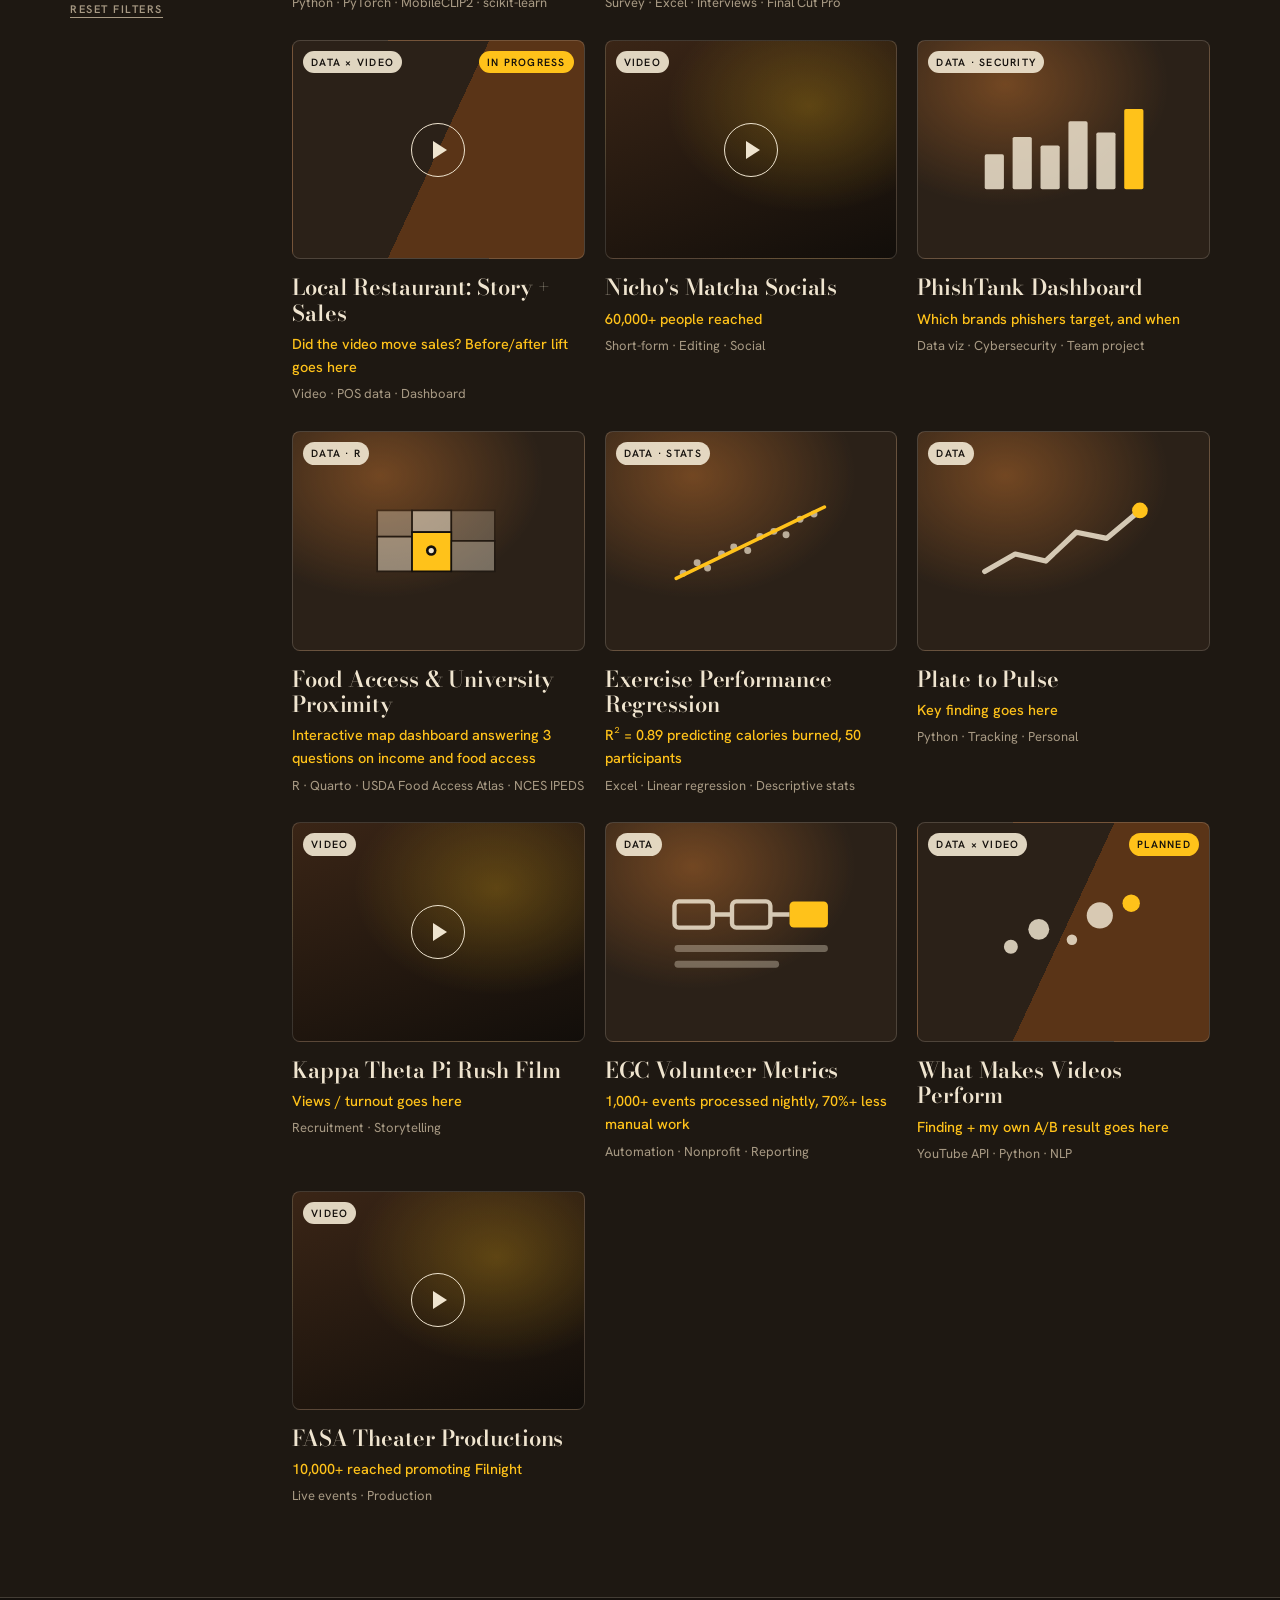
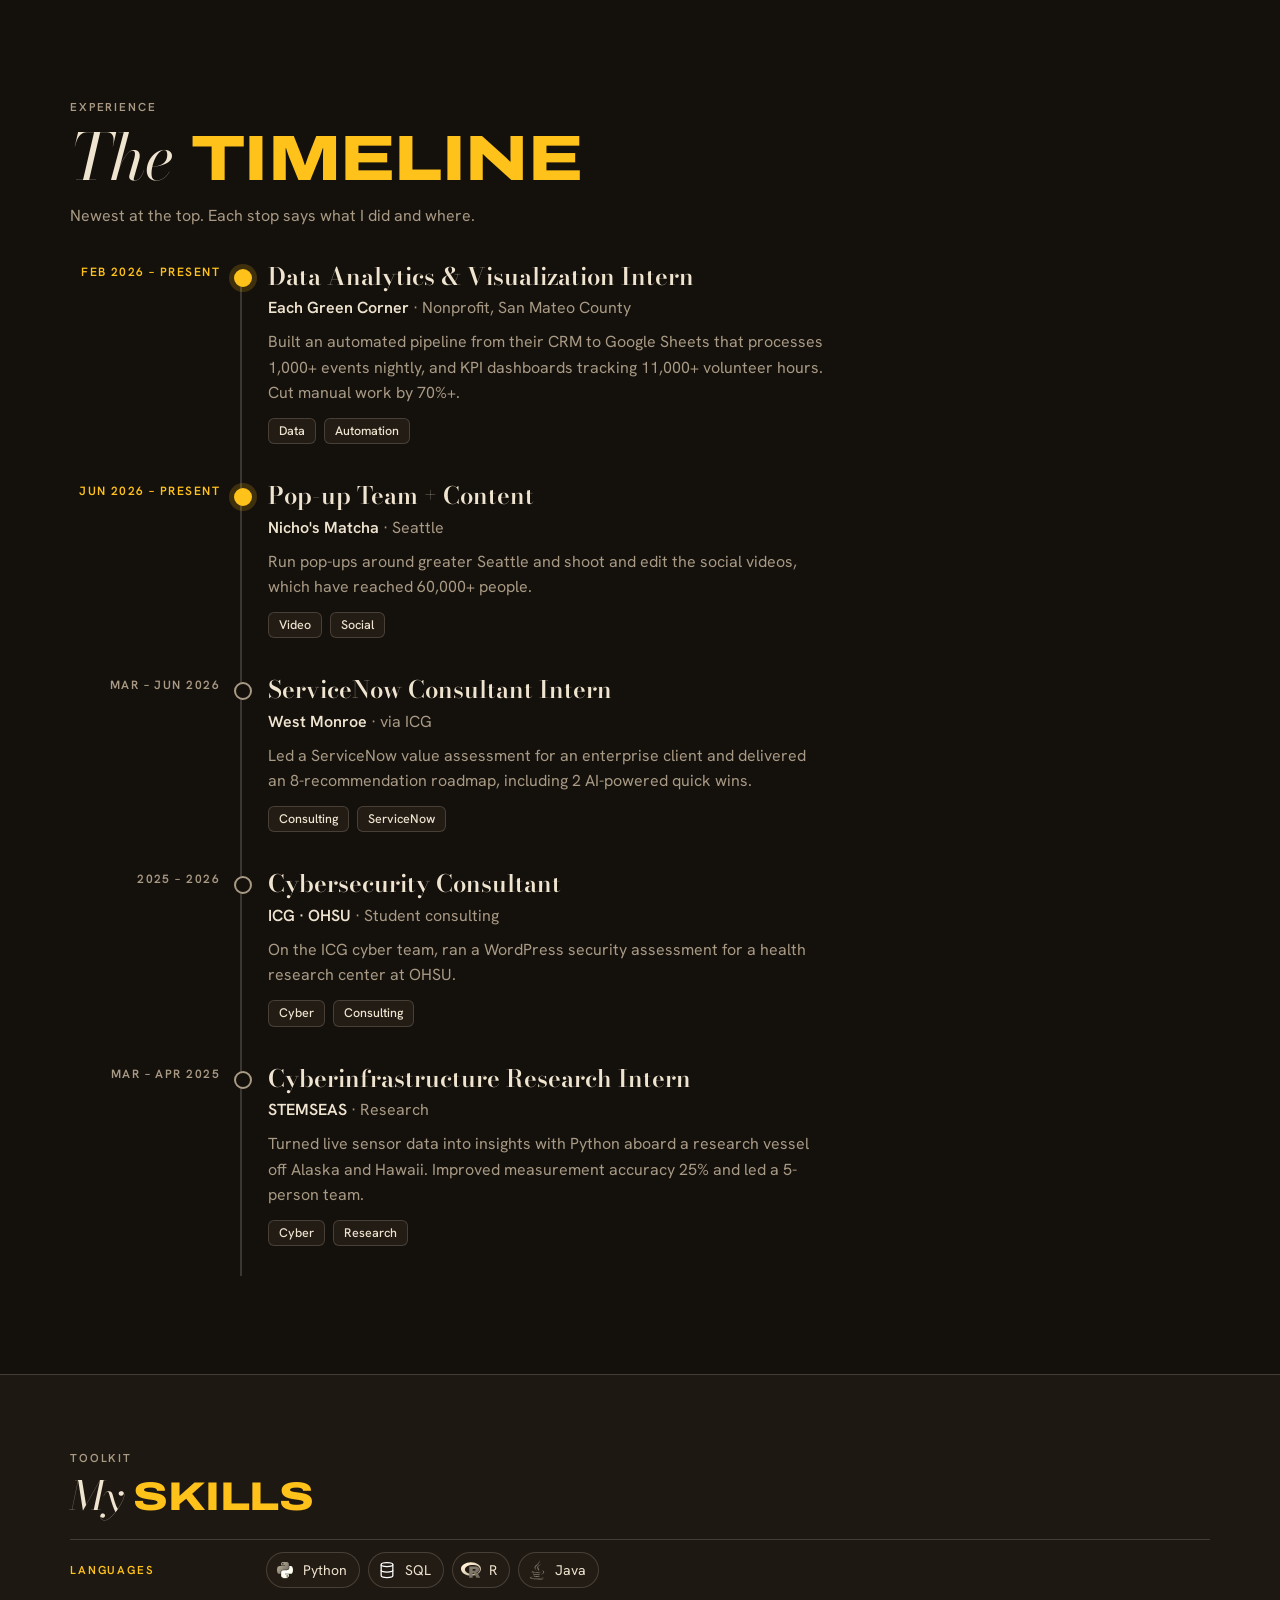
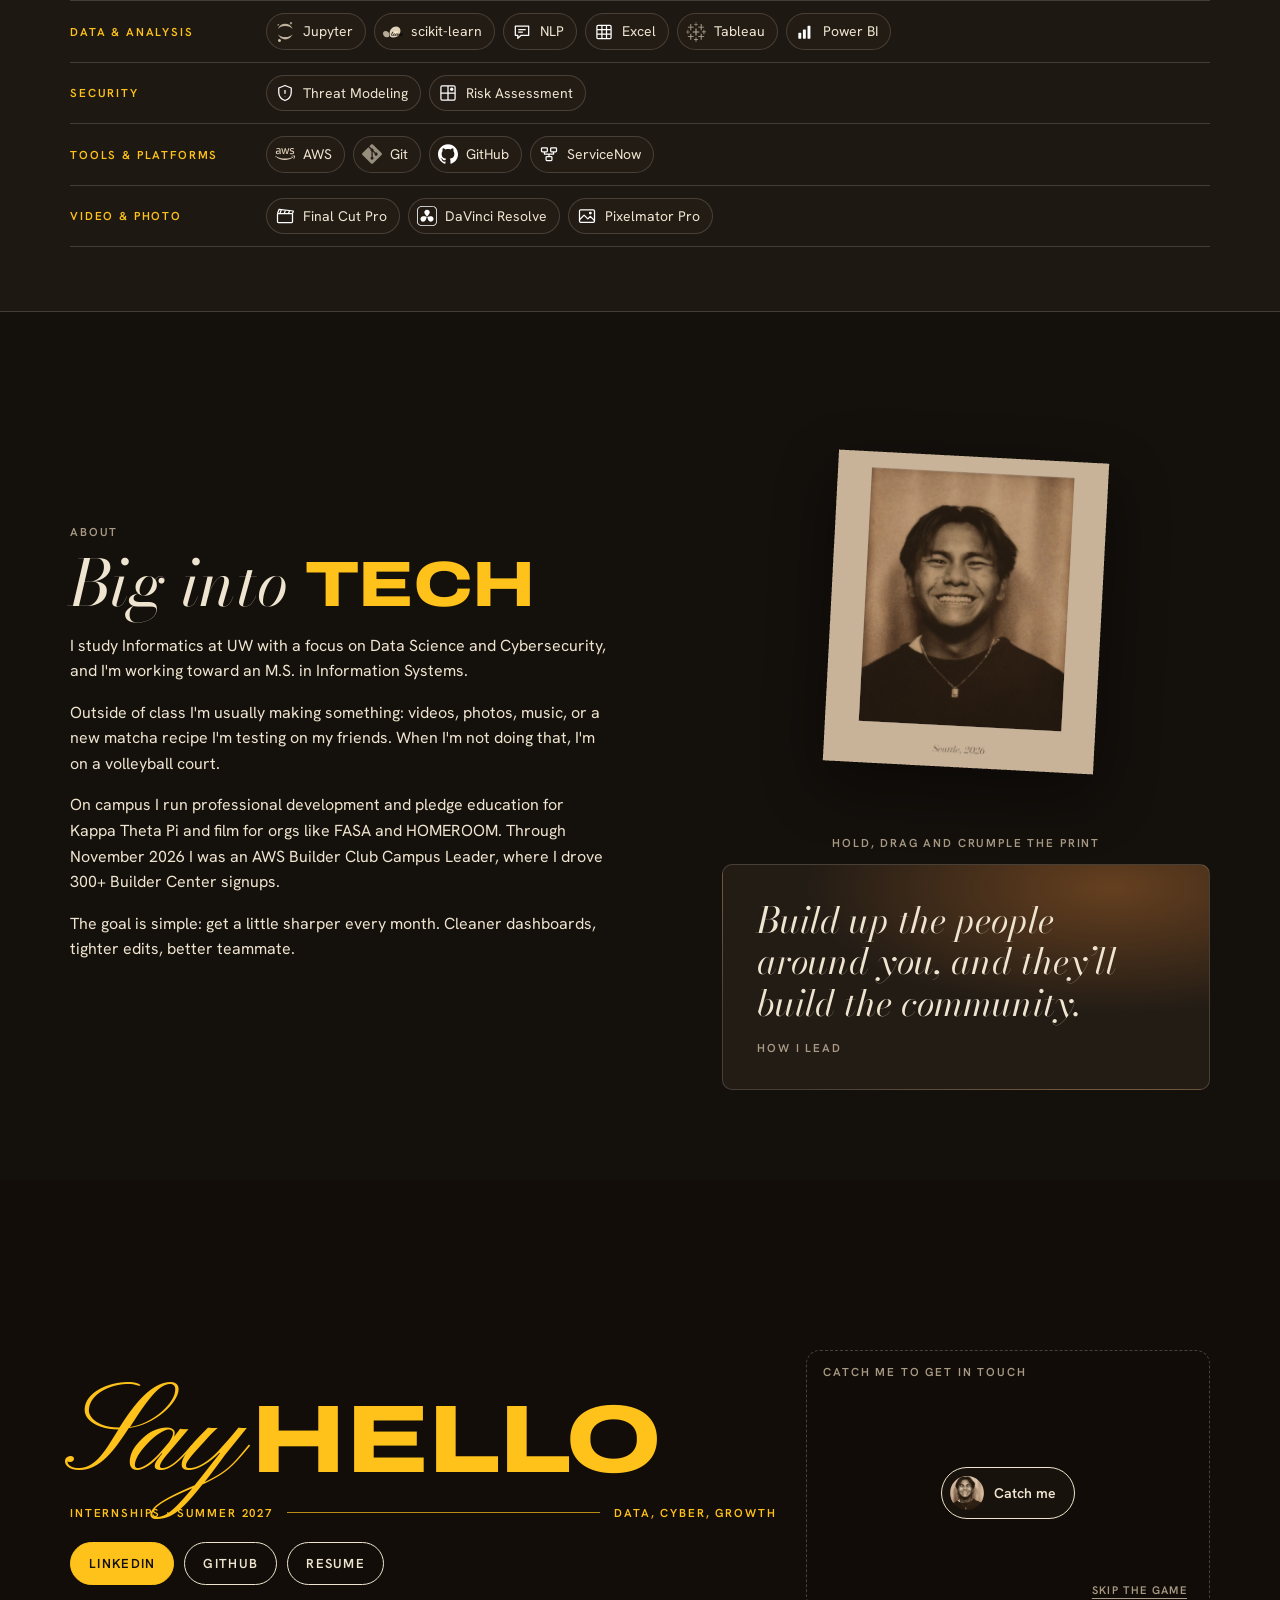
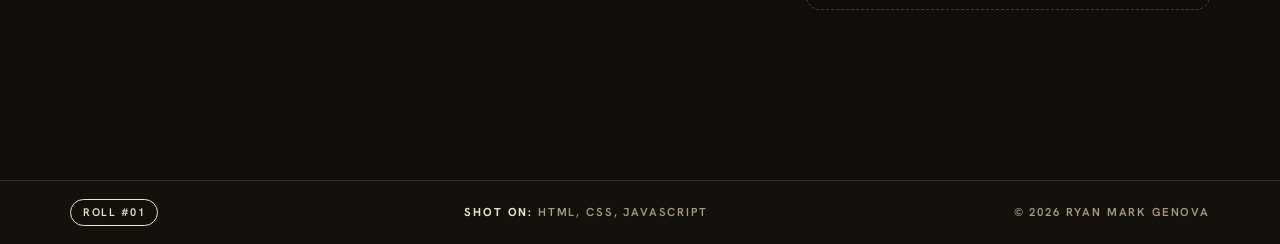
==== commit f3baf9d5: "Add food access dashboard card" ====
--- a/index.html
+++ b/index.html
@@ -153,6 +153,14 @@
             <p class="tools">Data viz · Cybersecurity · Team project</p>
           </article>
 
+
+          <article class="card" data-type="data" data-area="community">
+            <div class="thumb t-data" data-preview=""><span class="tag">Data · R</span>
+              <svg viewBox="0 0 200 110" aria-hidden="true"><g stroke="#14100C" stroke-width="2"><path d="M30 20h40v30H30z" fill="currentColor" opacity=".35"/><path d="M70 20h45v25H70z" fill="currentColor" opacity=".6"/><path d="M115 20h50v35h-50z" fill="currentColor" opacity=".25"/><path d="M30 50h40v40H30z" fill="currentColor" opacity=".5"/><path d="M70 45h45v45H70z" fill="#FFC21A"/><path d="M115 55h50v35h-50z" fill="currentColor" opacity=".4"/></g><circle cx="92" cy="66" r="6" fill="#14100C"/><circle cx="92" cy="66" r="3" fill="currentColor"/></svg></div>
+            <h3><a class="card-link" href="https://ryanmarkgenova.github.io/final-project-dashboard-BE11/" target="_blank" rel="noopener">Food Access &amp; University Proximity</a></h3>
+            <p class="result">Interactive map dashboard answering 3 questions on income and food access</p>
+            <p class="tools">R · Quarto · USDA Food Access Atlas · NCES IPEDS</p>
+          </article>
 
           <article class="card" data-type="data" data-area="personal">
             <div class="thumb t-data" data-preview=""><span class="tag">Data · Stats</span>
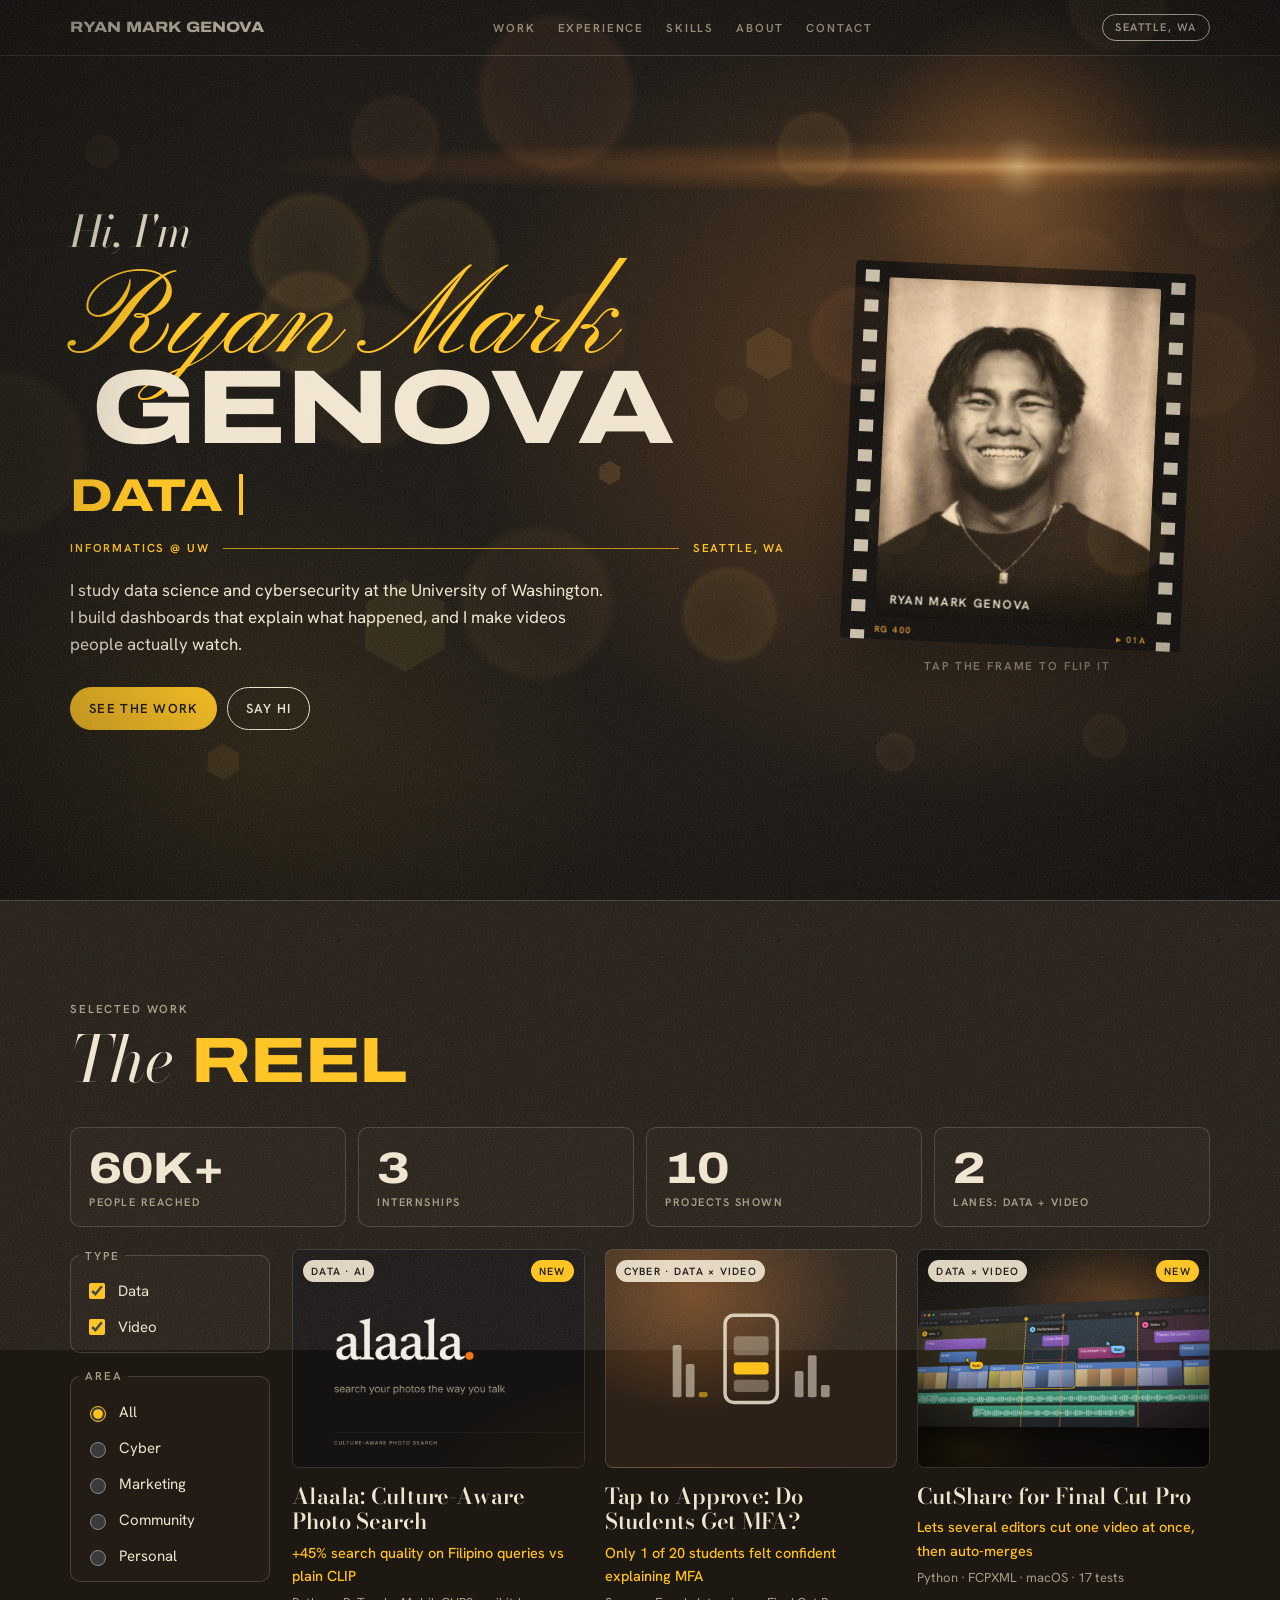
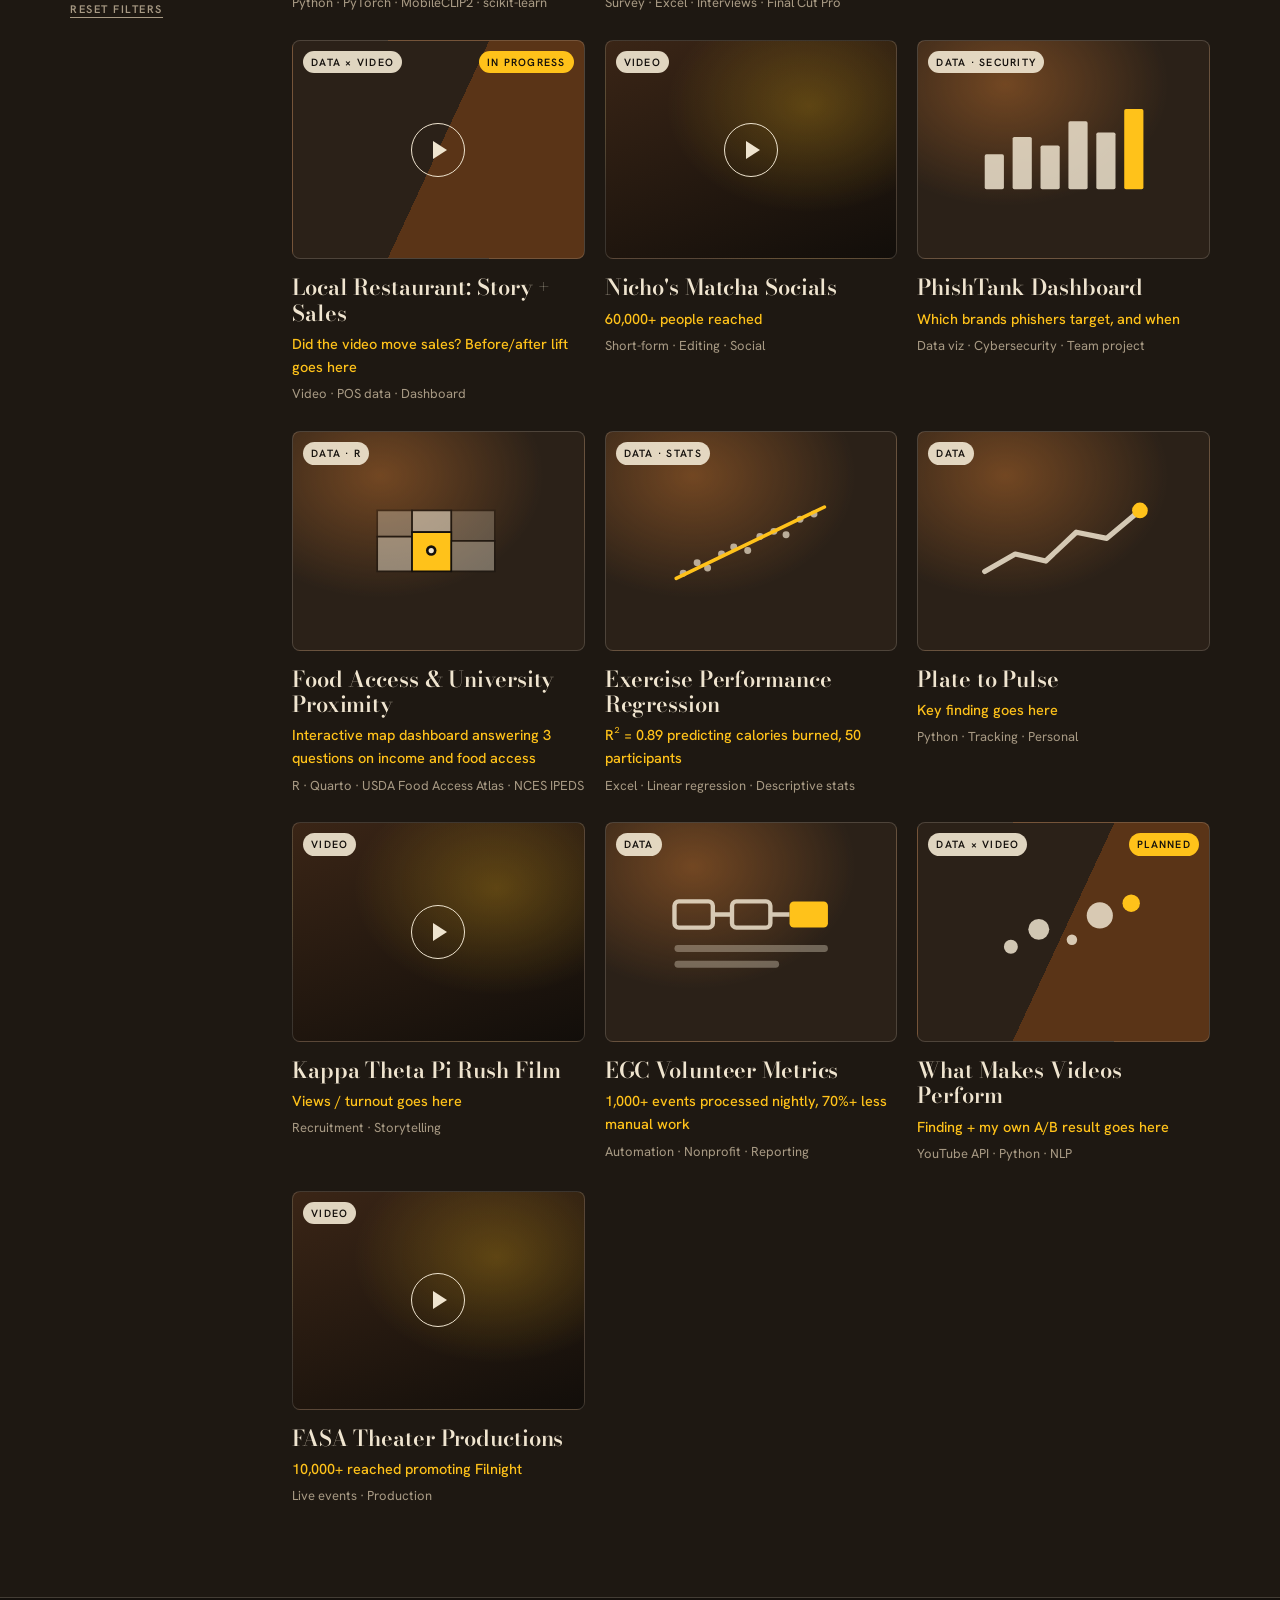
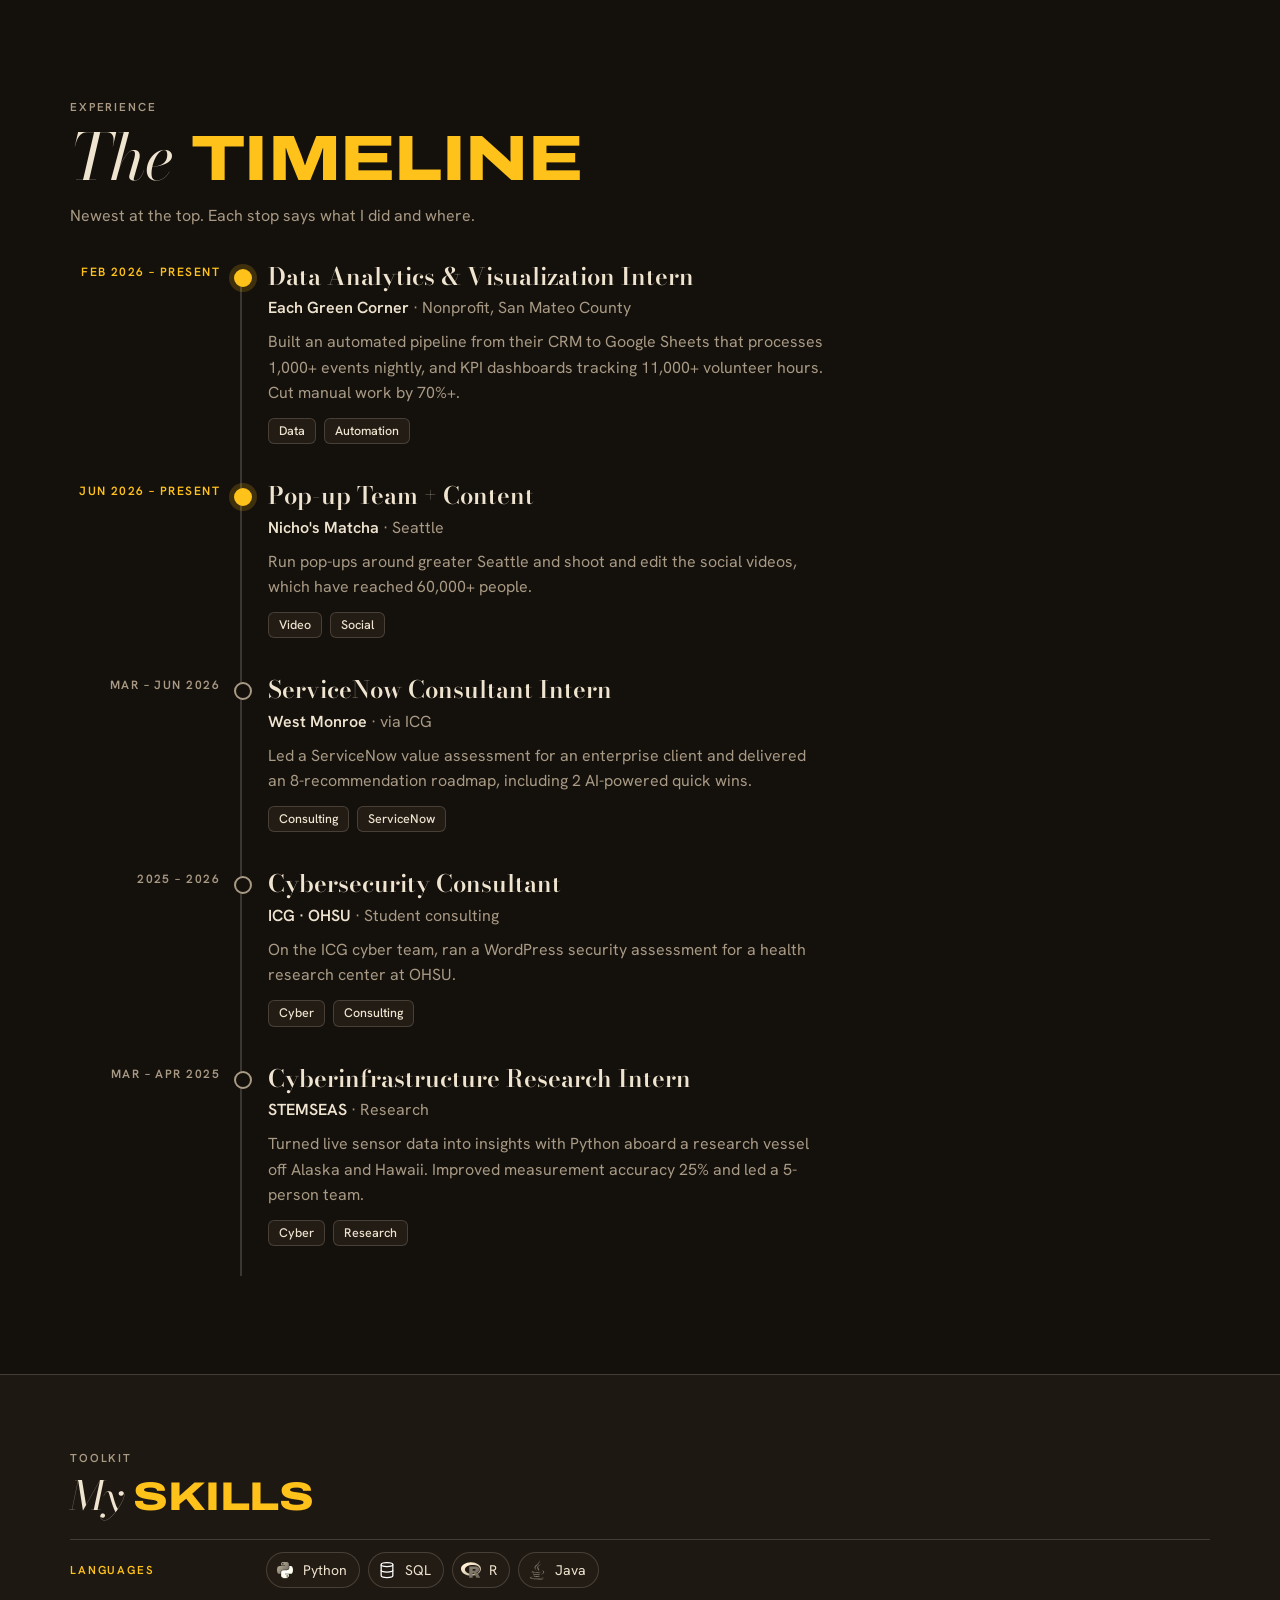
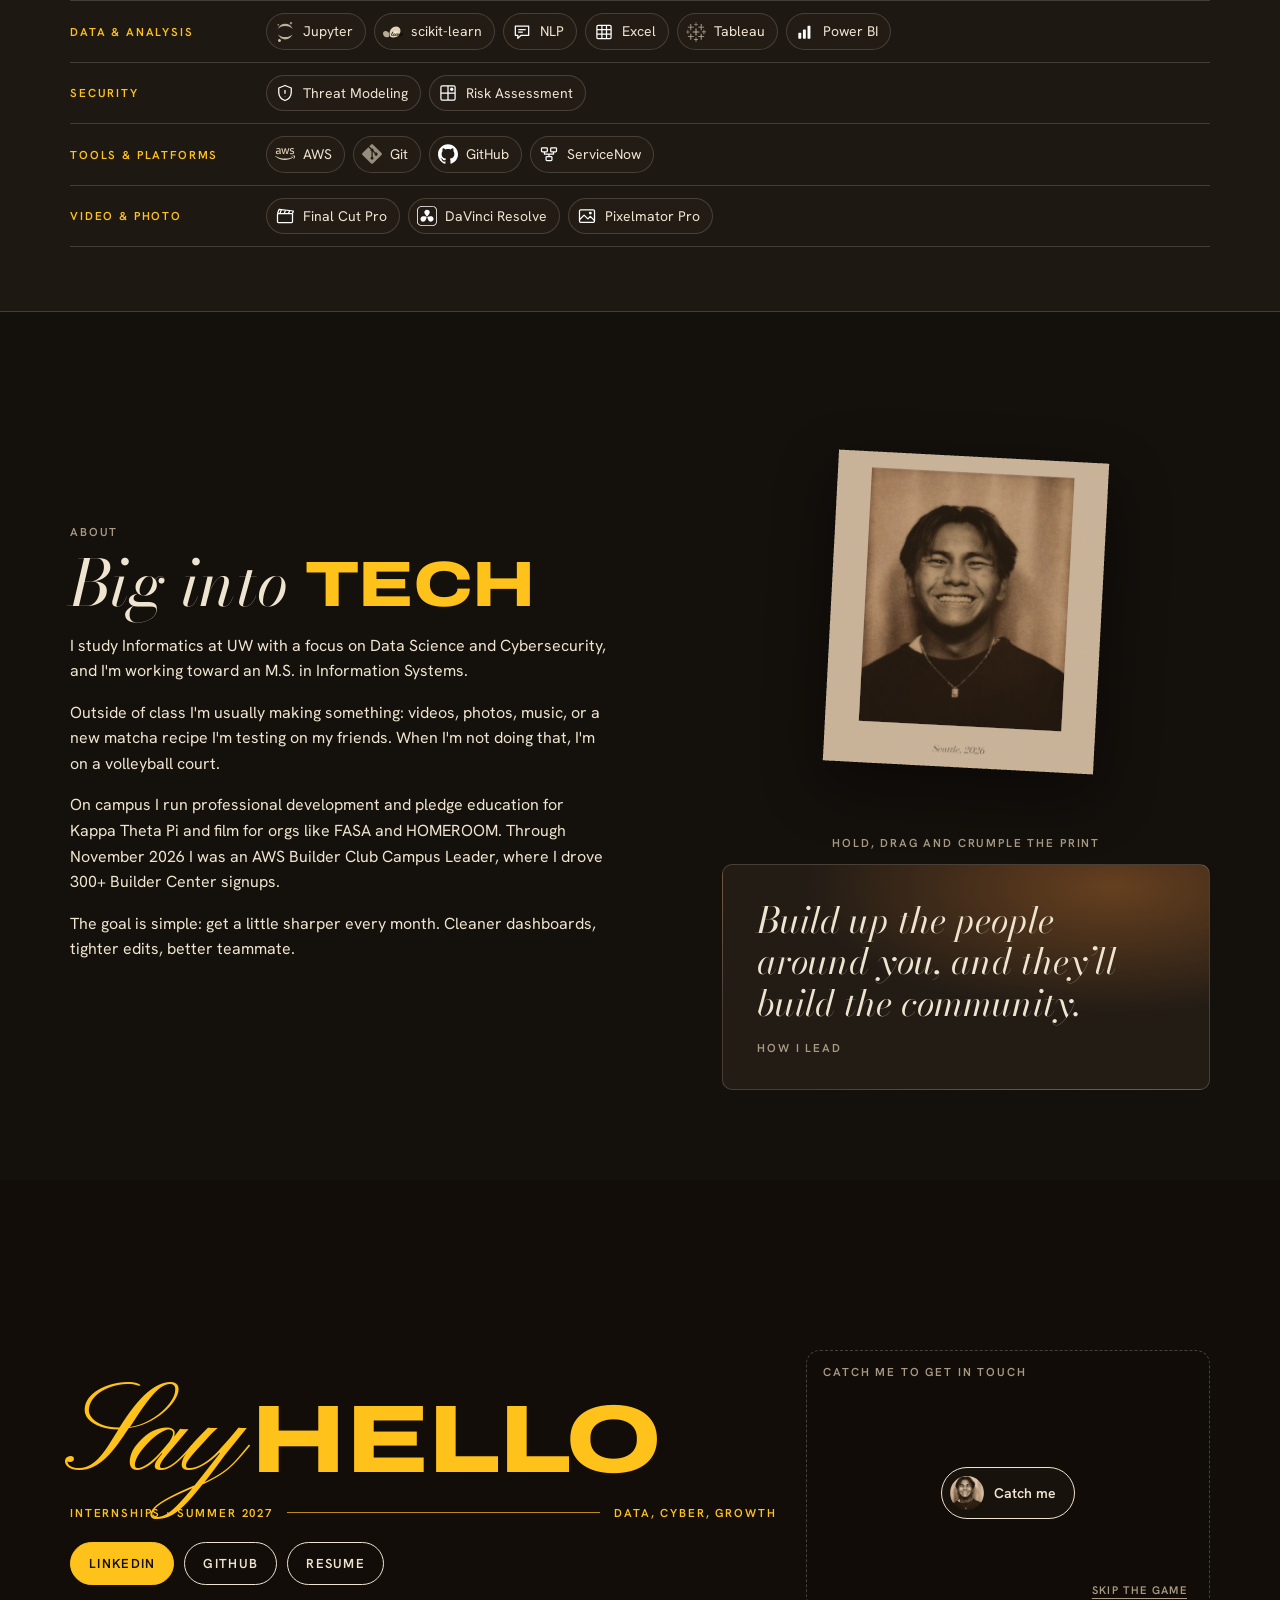
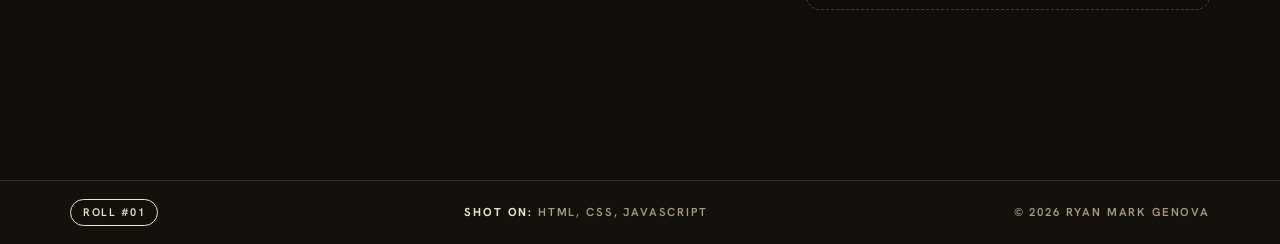
==== commit e2fc55de: "Rename Duo + 3 to Tap to Approve" ====
--- a/index.html
+++ b/index.html
@@ -119,7 +119,7 @@
           <article class="card" data-type="data video" data-area="cyber">
             <div class="thumb t-data" data-preview=""><span class="tag">Cyber · Data × Video</span>
               <svg viewBox="0 0 200 110" aria-hidden="true"><rect x="70" y="6" width="60" height="100" rx="10" fill="none" stroke="currentColor" stroke-width="4" opacity=".85"/><rect x="80" y="30" width="40" height="22" rx="4" fill="currentColor" opacity=".35"/><rect x="80" y="60" width="40" height="14" rx="4" fill="#FFC21A"/><rect x="80" y="80" width="40" height="14" rx="4" fill="currentColor" opacity=".35"/><g fill="currentColor" opacity=".55"><rect x="150" y="70" width="10" height="30" rx="2"/><rect x="165" y="52" width="10" height="48" rx="2"/><rect x="180" y="86" width="10" height="14" rx="2"/></g><g fill="currentColor" opacity=".55"><rect x="10" y="40" width="10" height="60" rx="2"/><rect x="25" y="62" width="10" height="38" rx="2"/><rect x="40" y="94" width="10" height="6" rx="2" fill="#FFC21A" opacity="1"/></g></svg></div>
-            <h3><a class="card-link" href="projects/duo.html">Duo + 3: Do Students Get MFA?</a></h3>
+            <h3><a class="card-link" href="projects/duo.html">Tap to Approve: Do Students Get MFA?</a></h3>
             <p class="result">Only 1 of 20 students felt confident explaining MFA</p>
             <p class="tools">Survey · Excel · Interviews · Final Cut Pro</p>
           </article>
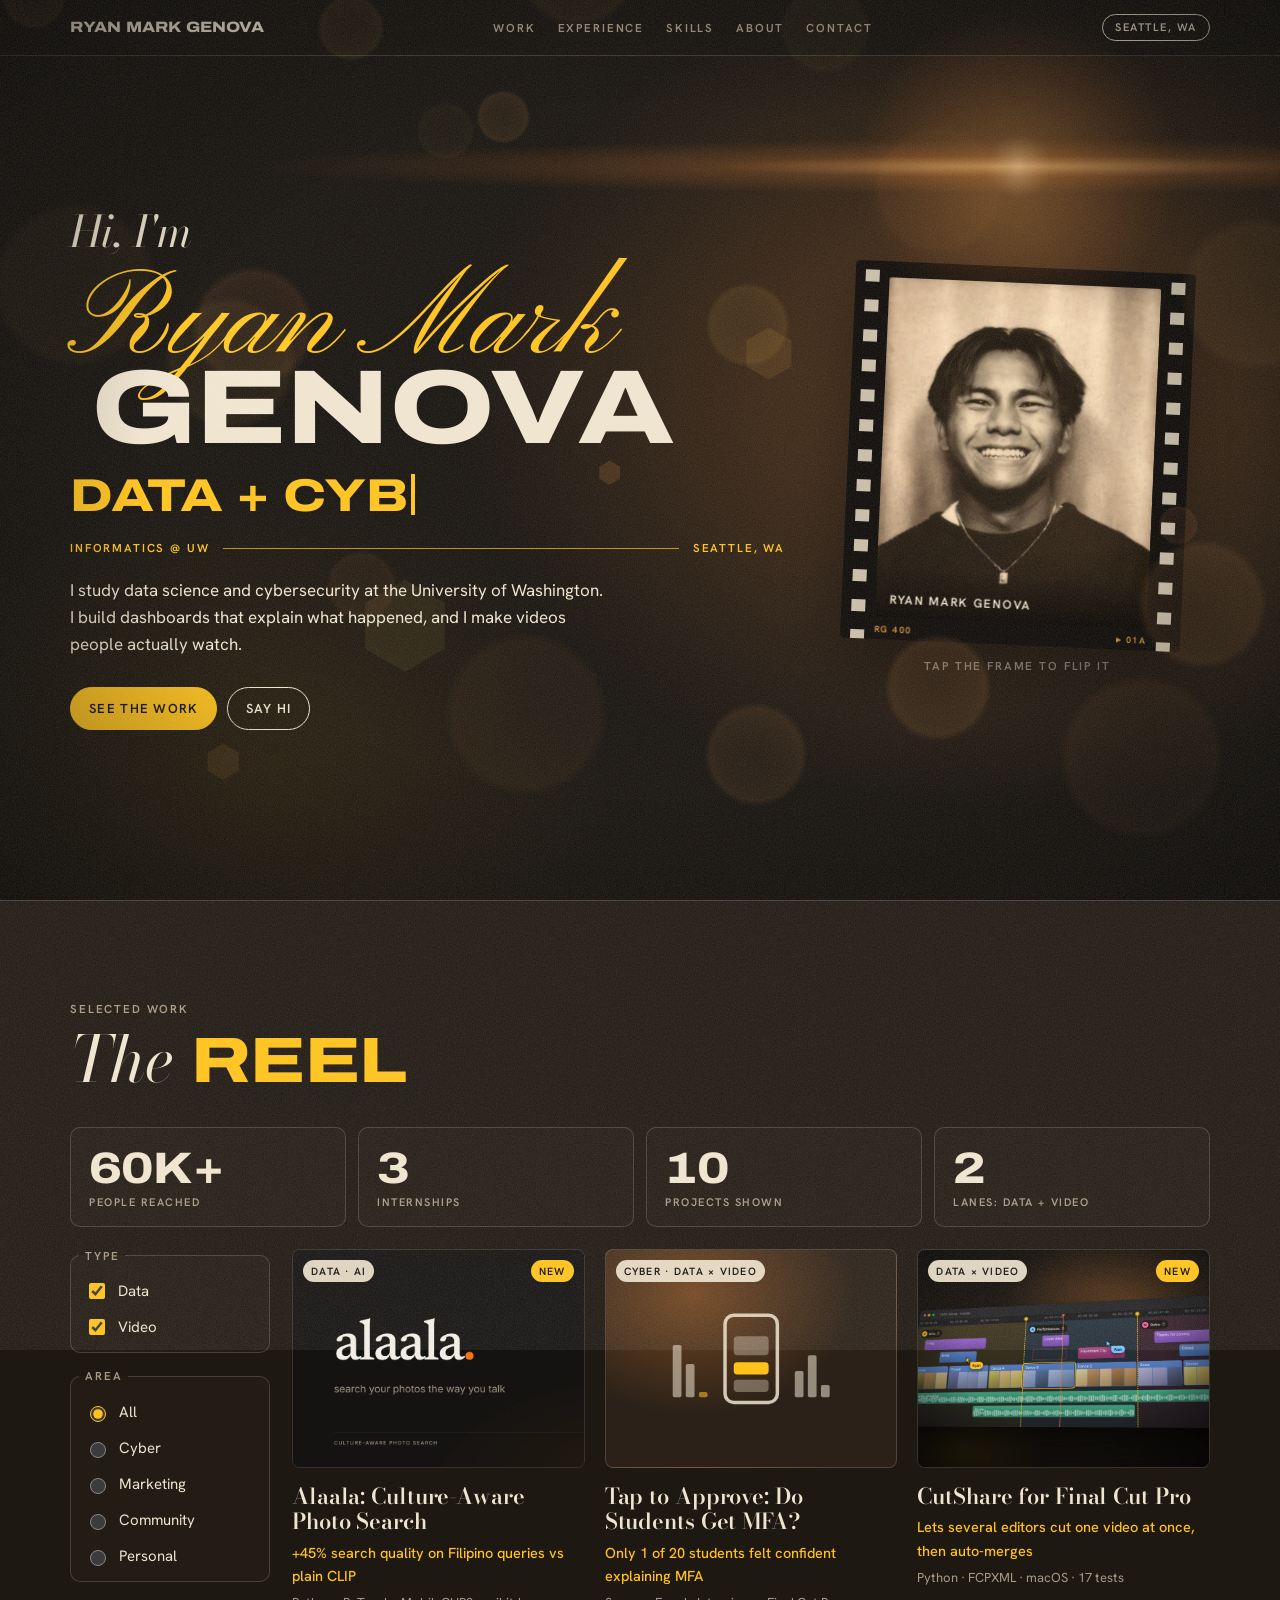
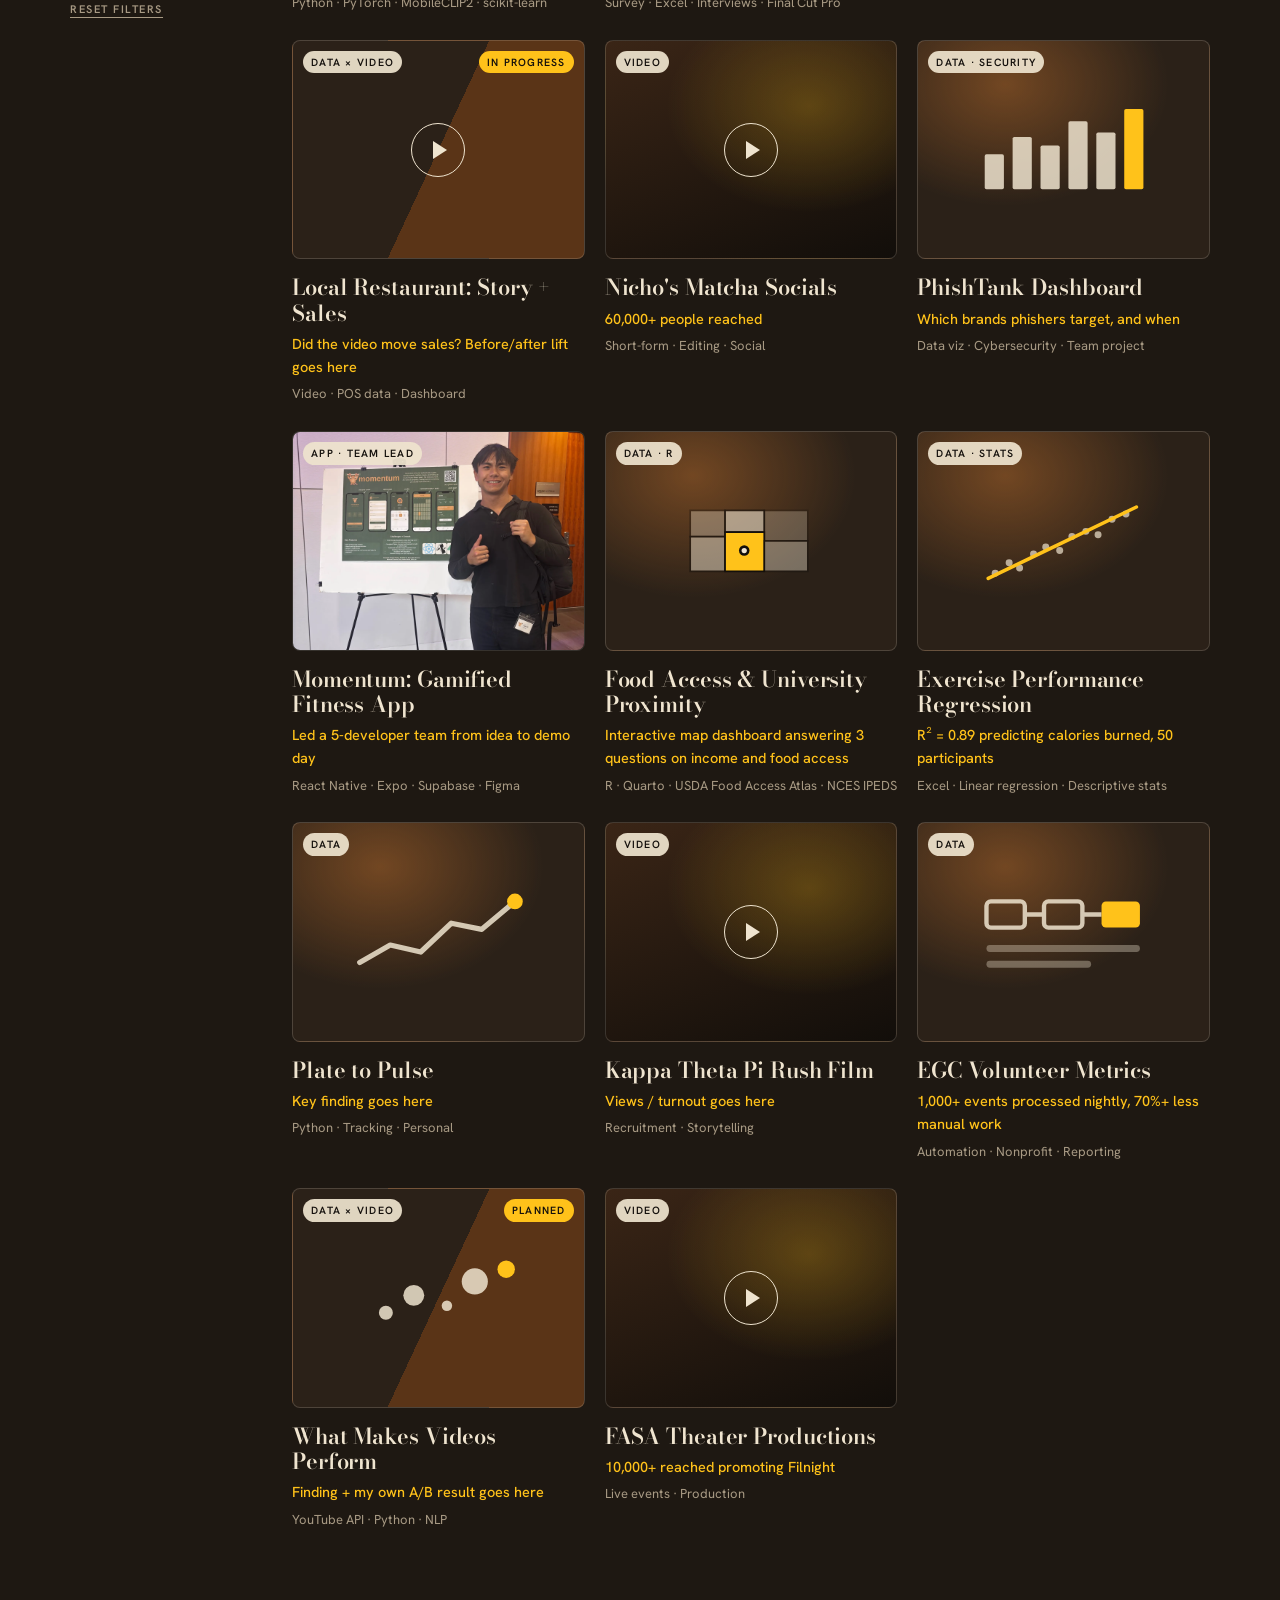
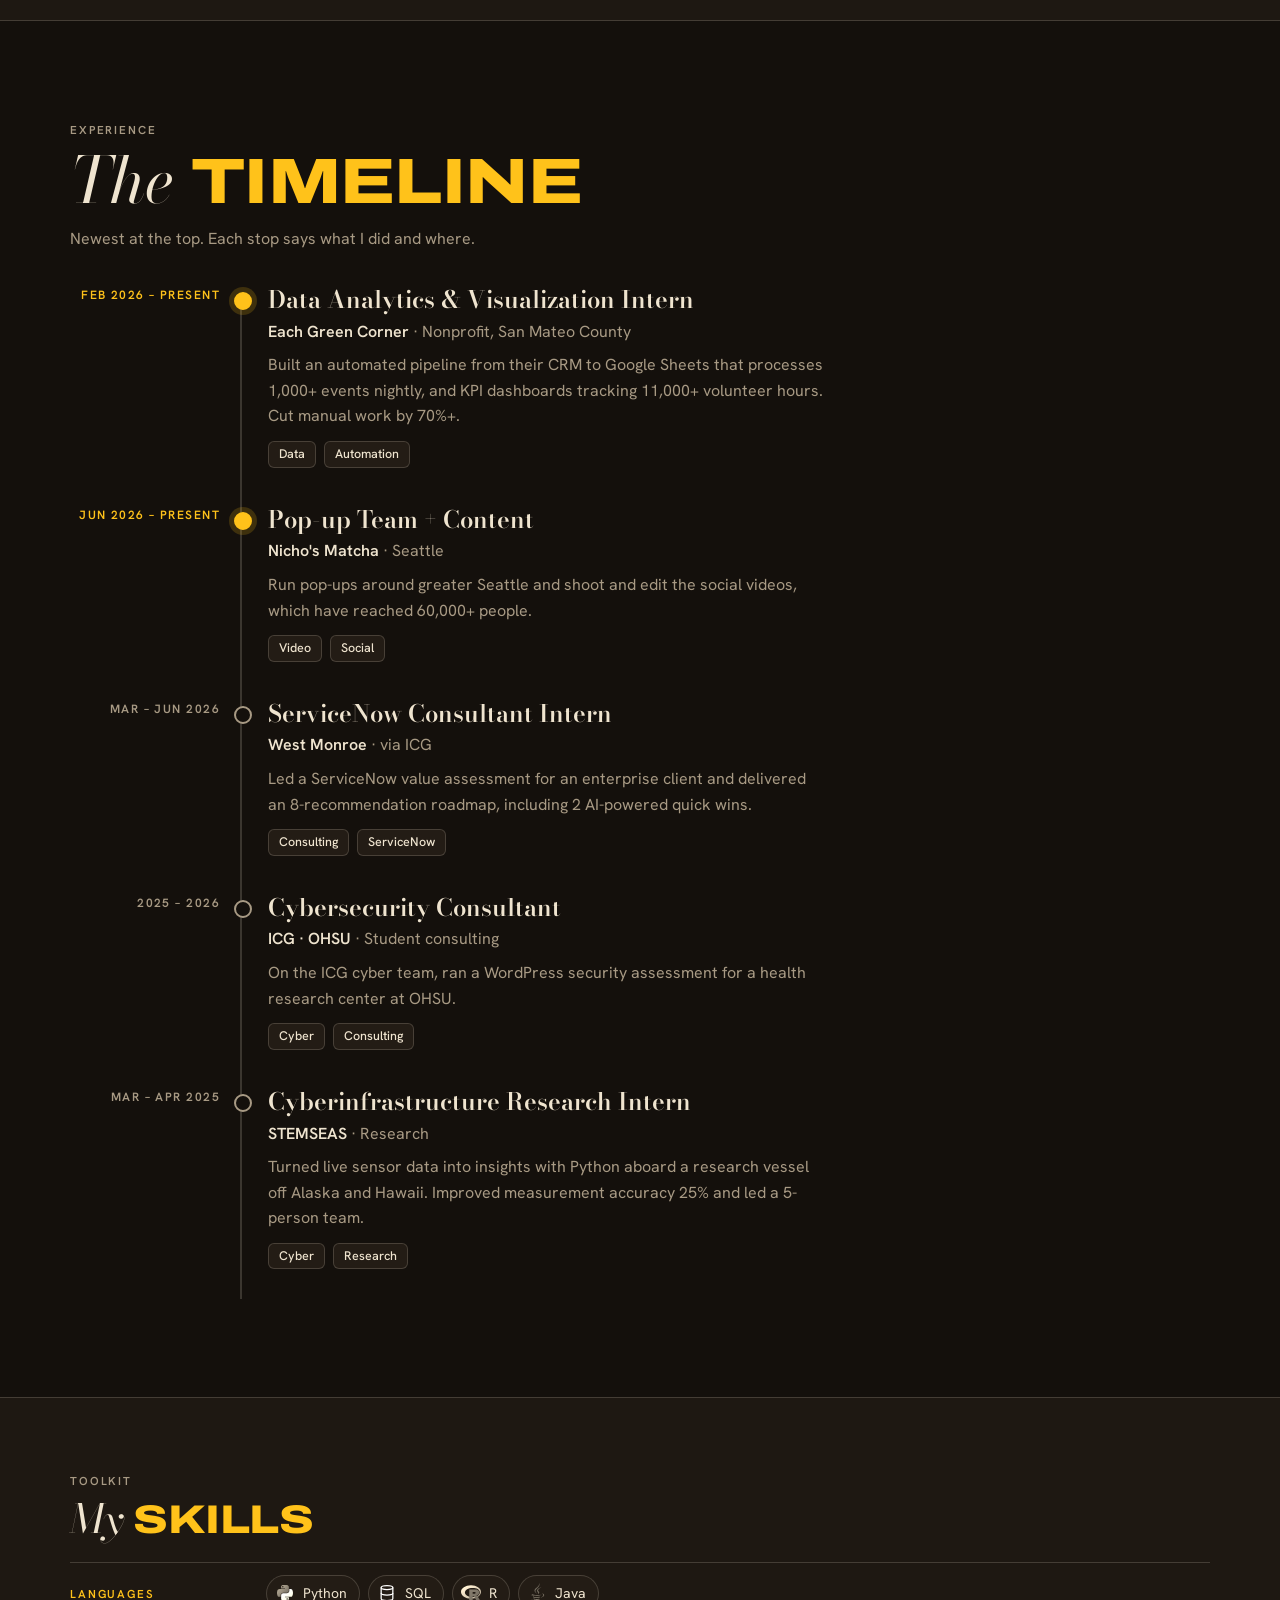
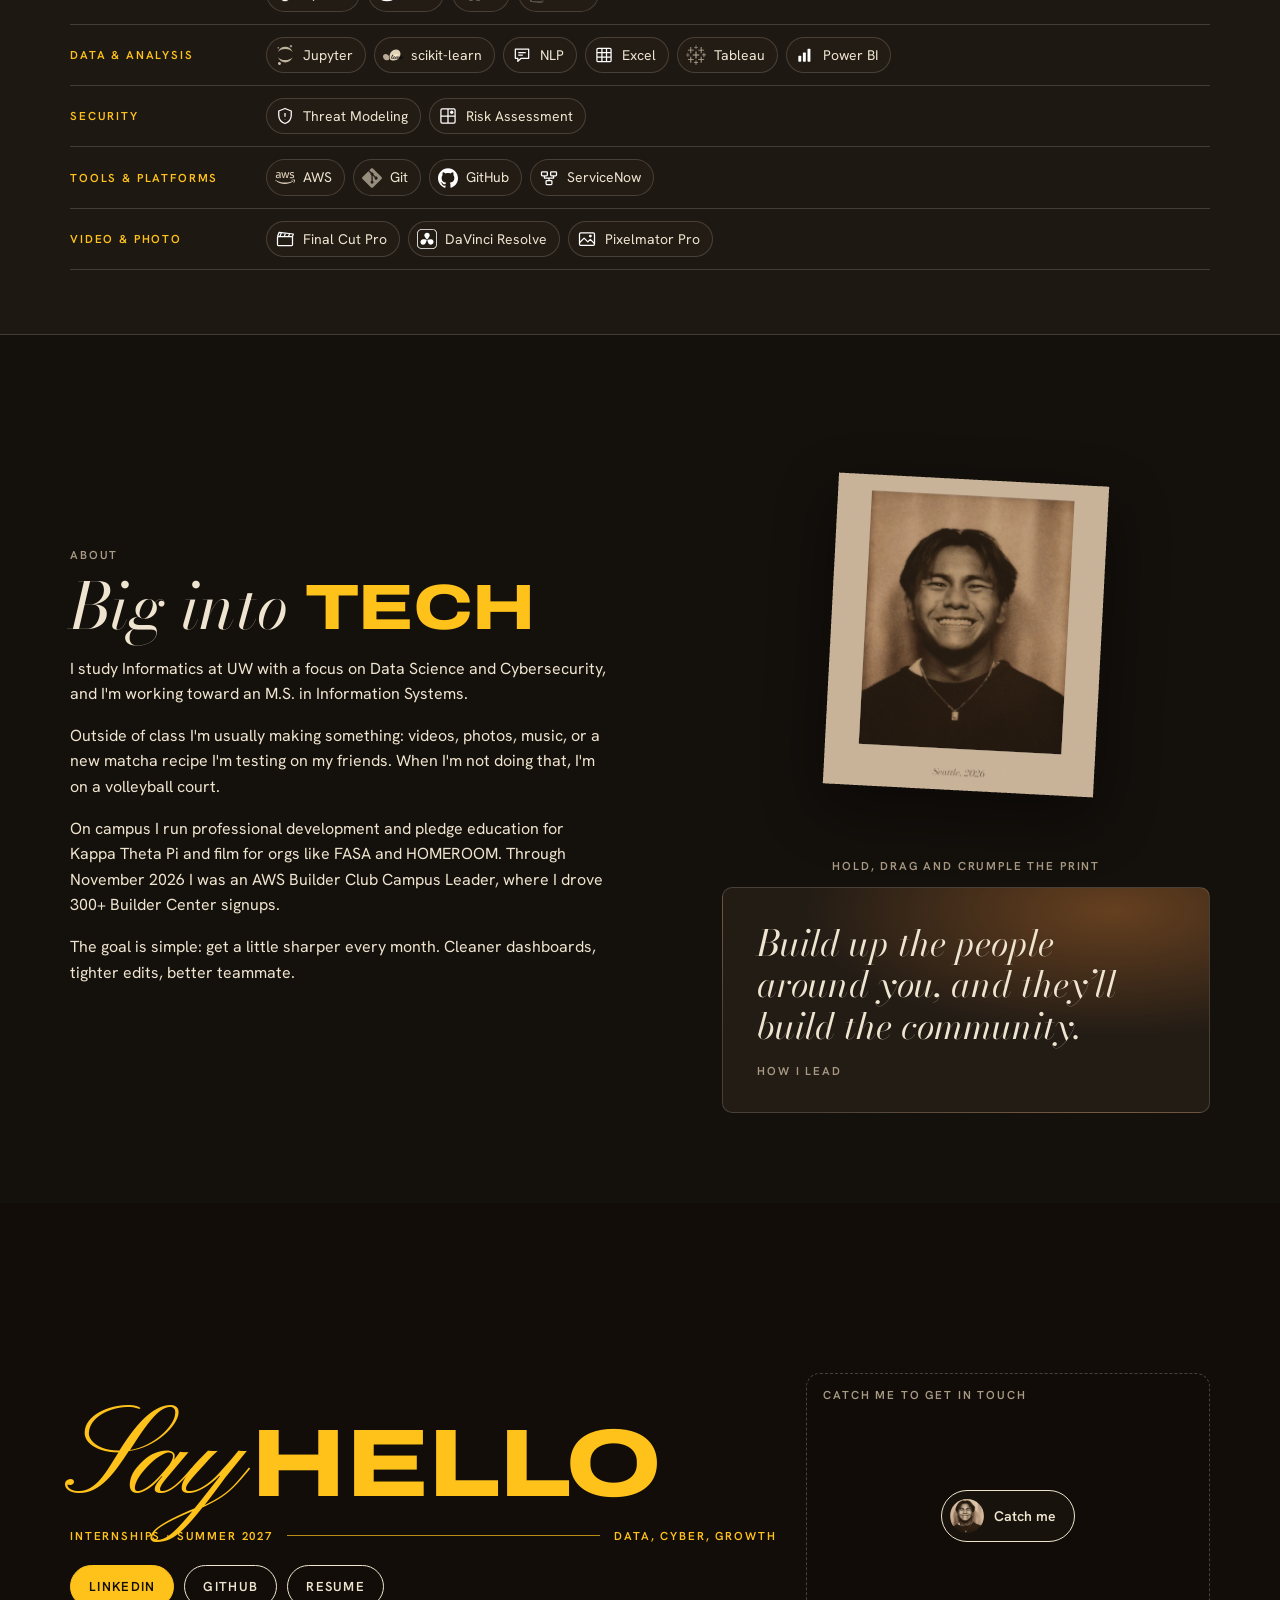
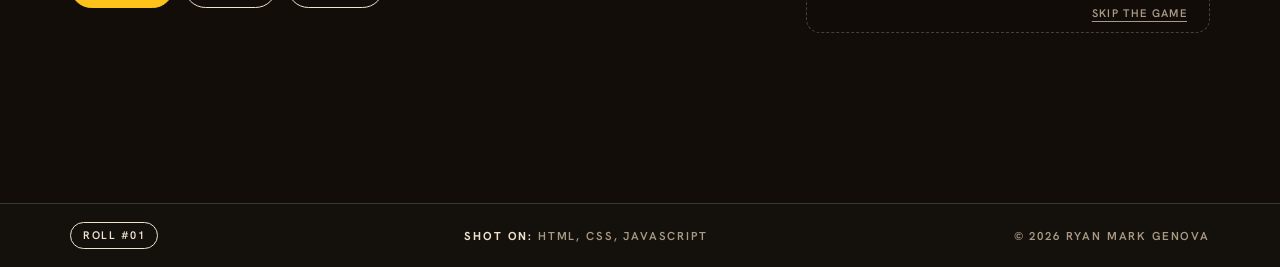
==== commit 9d49110a: "Add Momentum card" ====
--- a/index.html
+++ b/index.html
@@ -153,6 +153,13 @@
             <p class="tools">Data viz · Cybersecurity · Team project</p>
           </article>
 
+
+          <article class="card" data-type="data" data-area="community">
+            <div class="thumb t-img" data-preview=""><img src="assets/momentum/momentum-card.webp" width="1600" height="1200" alt="Ryan giving a thumbs up next to the Momentum project poster"><span class="tag">App · Team Lead</span></div>
+            <h3><a class="card-link" href="https://github.com/hcp-uw/codeRats" target="_blank" rel="noopener">Momentum: Gamified Fitness App</a></h3>
+            <p class="result">Led a 5-developer team from idea to demo day</p>
+            <p class="tools">React Native · Expo · Supabase · Figma</p>
+          </article>
 
           <article class="card" data-type="data" data-area="community">
             <div class="thumb t-data" data-preview=""><span class="tag">Data · R</span>
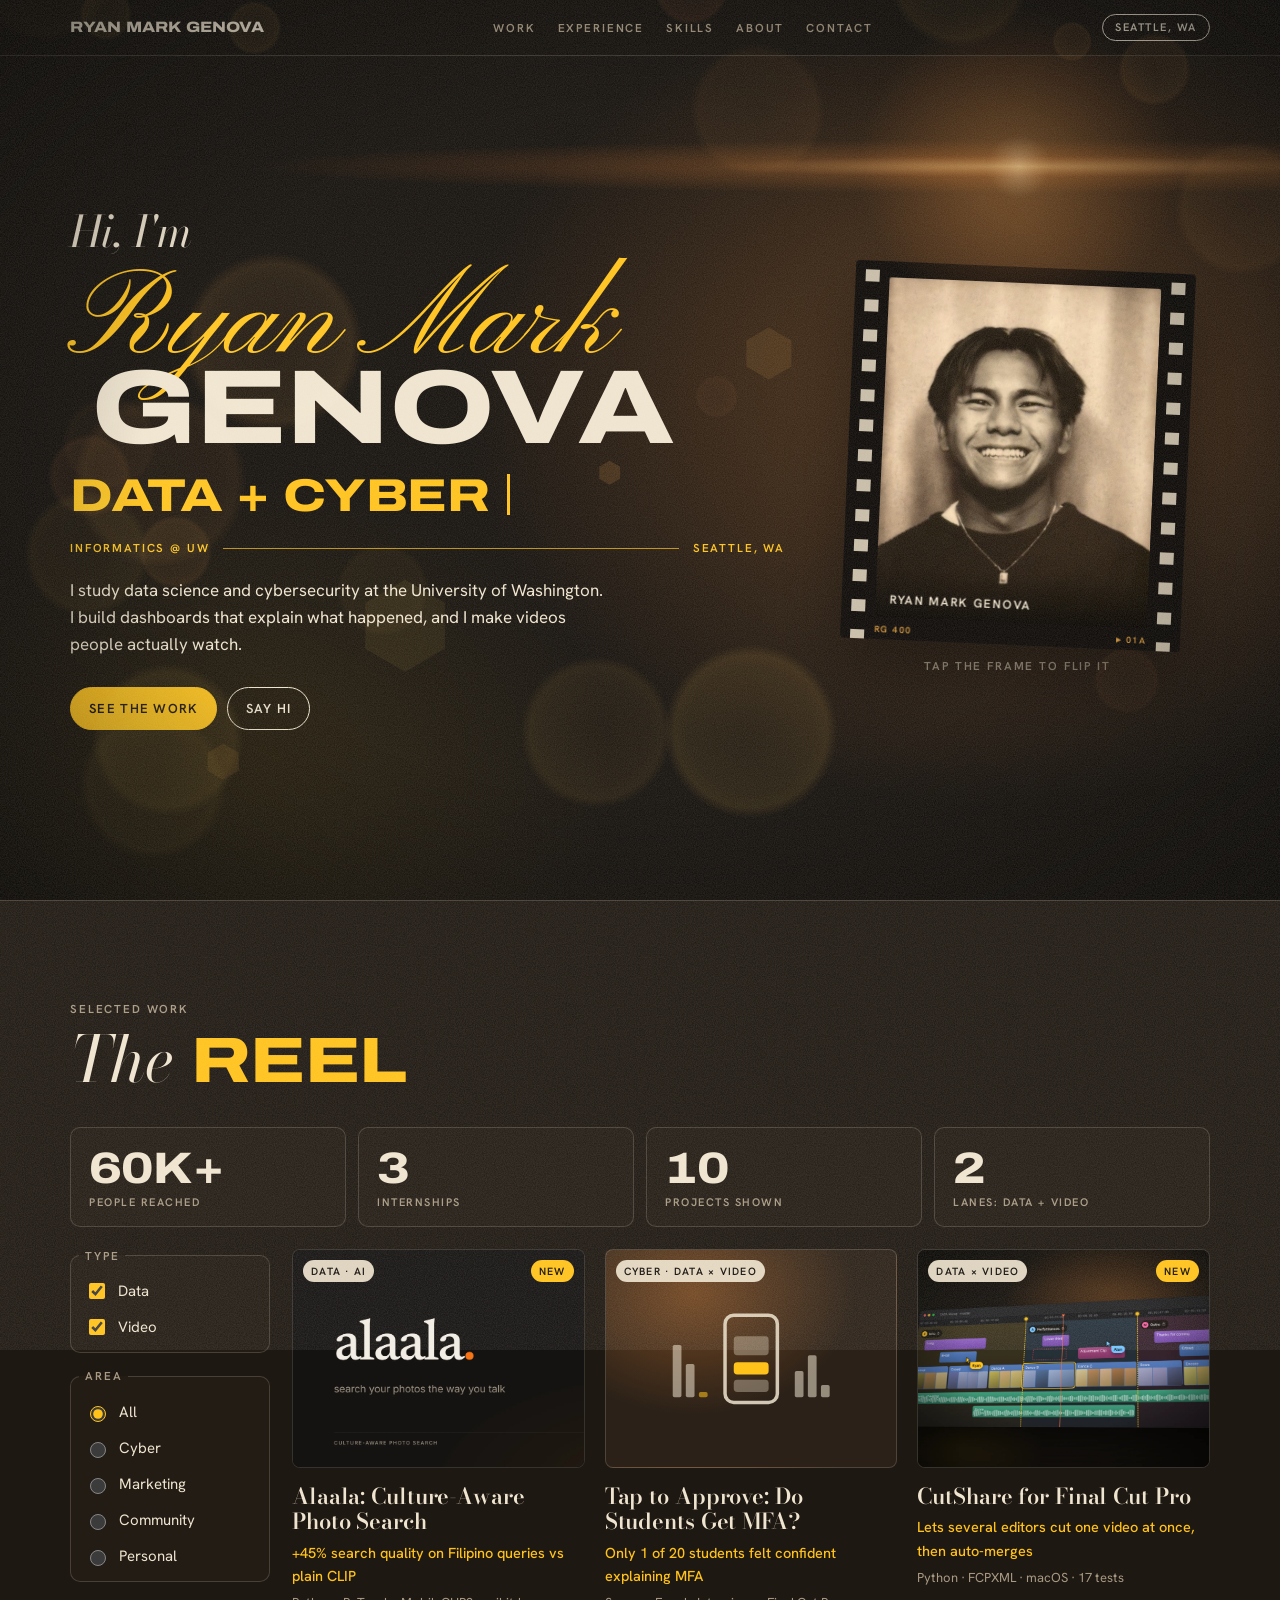
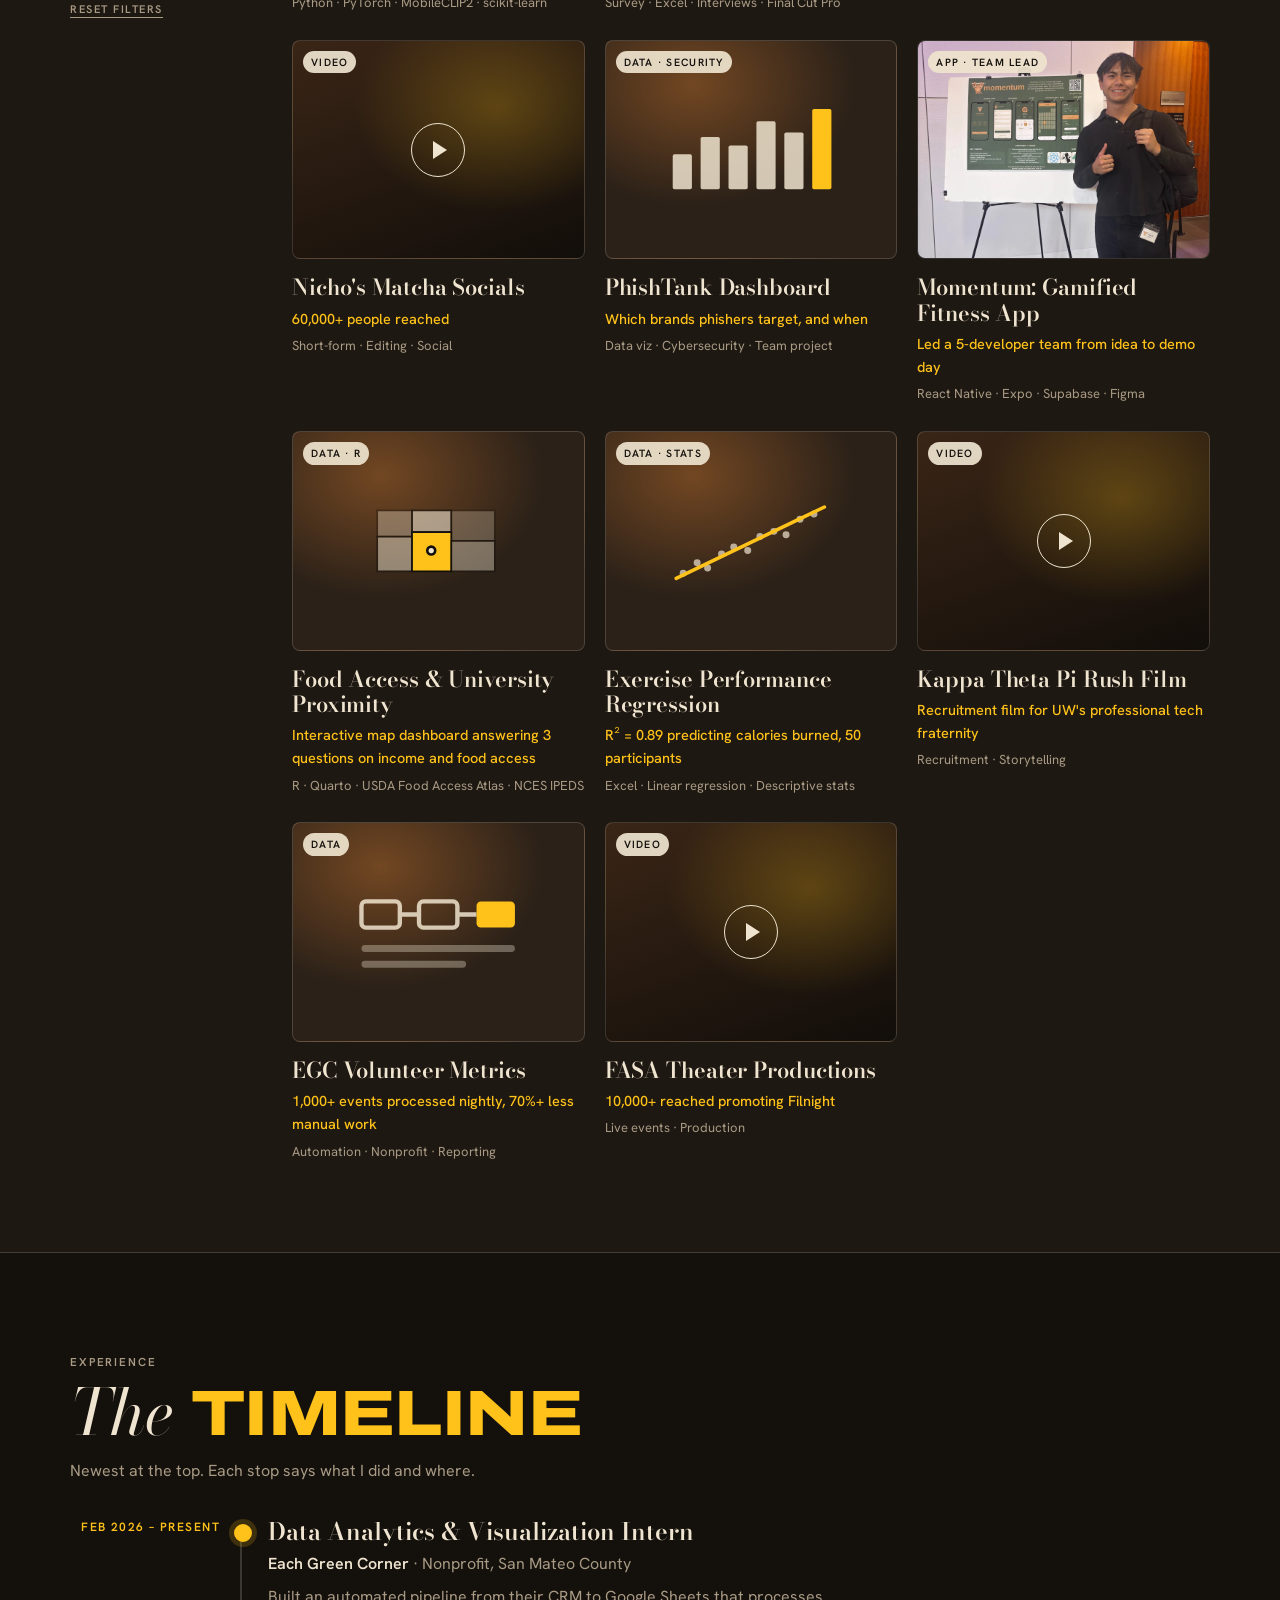
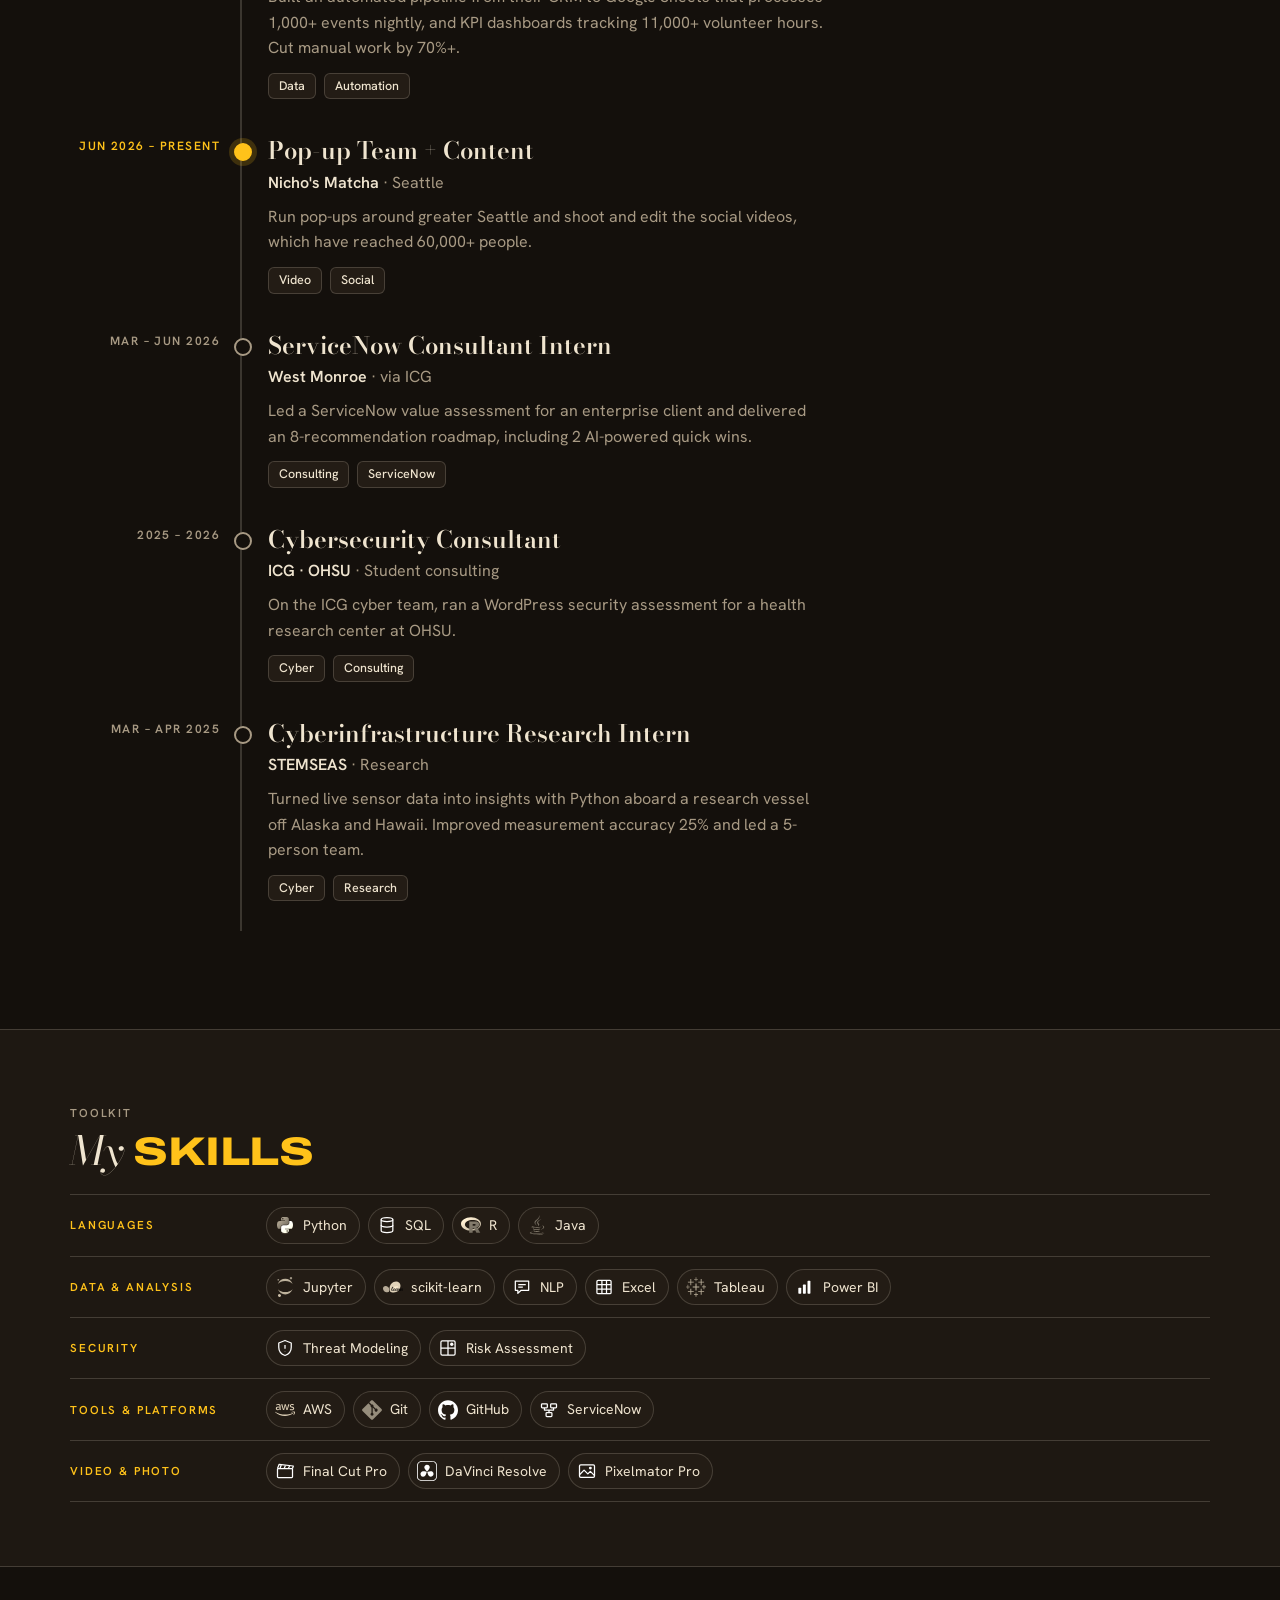
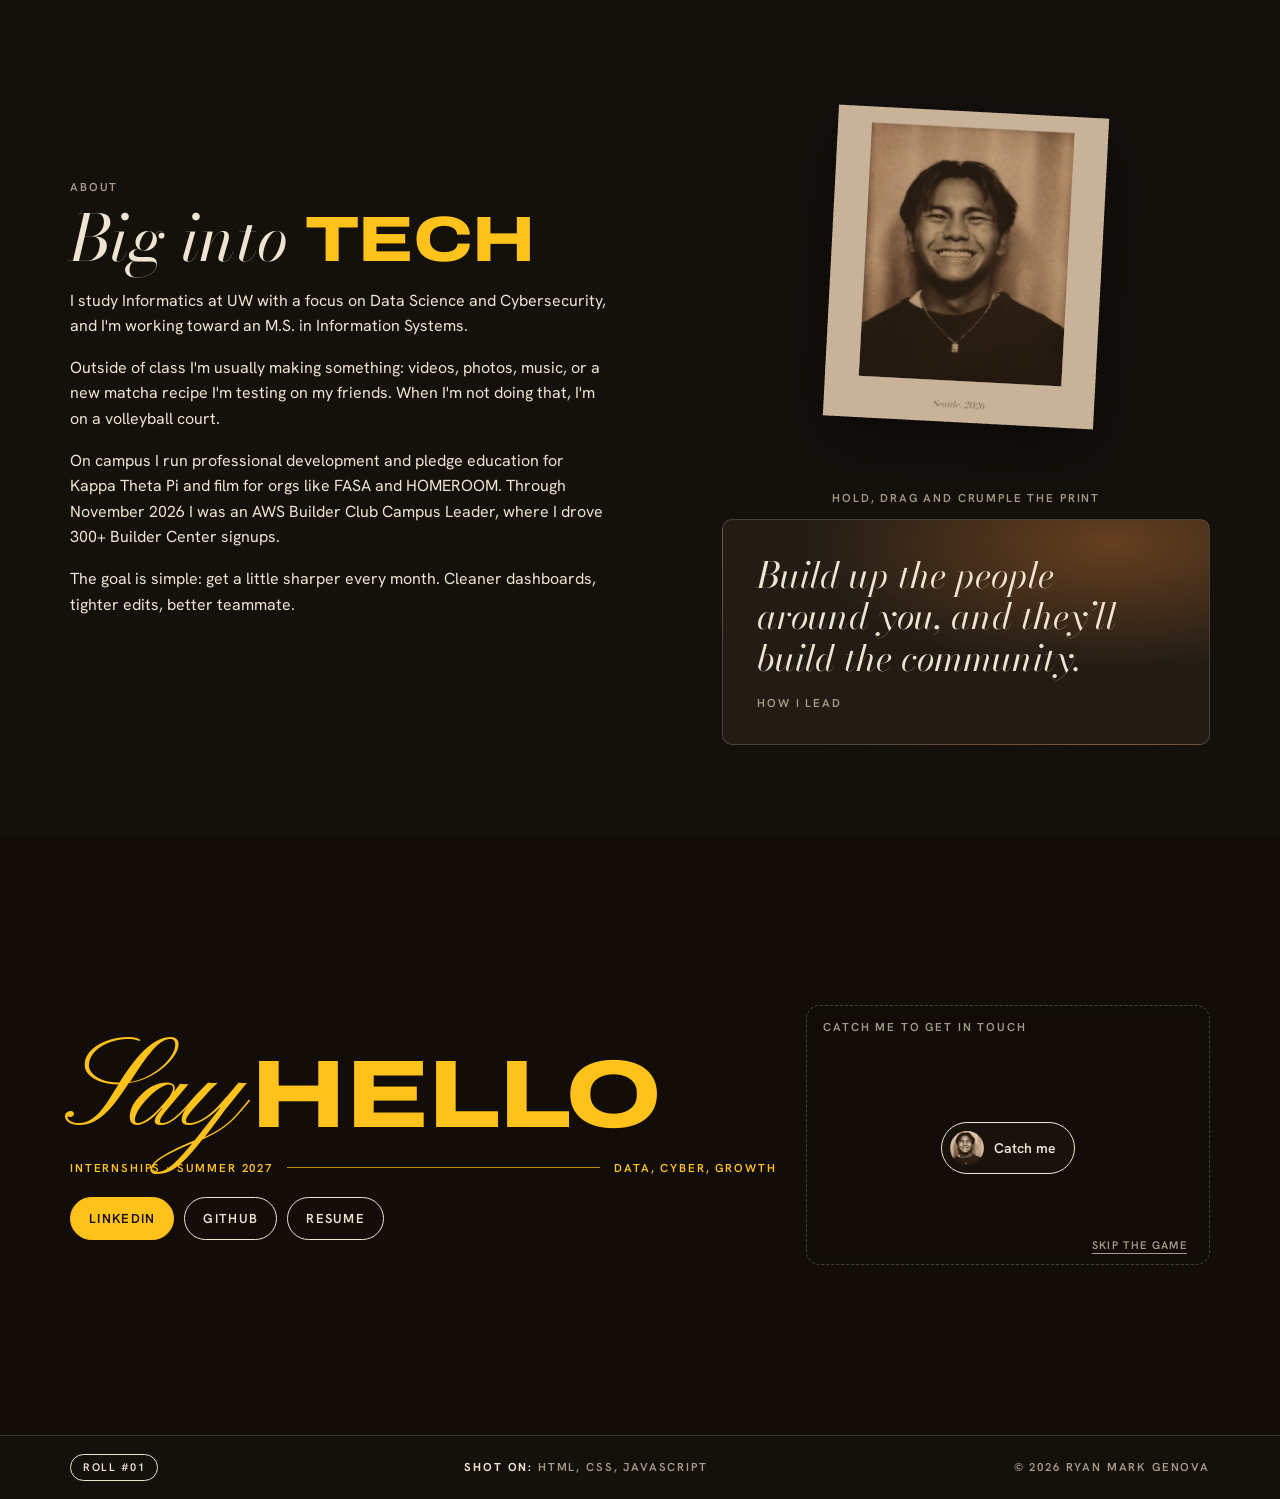
==== commit d0bb3784: "Remove unfinished project cards" ====
--- a/index.html
+++ b/index.html
@@ -131,13 +131,6 @@
             <p class="tools">Python · FCPXML · macOS · 17 tests</p>
           </article>
 
-          <article class="card" data-type="data video" data-area="marketing community">
-            <div class="thumb t-both" data-preview=""><span class="tag">Data × Video</span><span class="tag soon">In progress</span><span class="play" aria-hidden="true"></span></div>
-            <h3>Local Restaurant: Story + Sales</h3>
-            <p class="result">Did the video move sales? Before/after lift goes here</p>
-            <p class="tools">Video · POS data · Dashboard</p>
-          </article>
-
           <article class="card" data-type="video" data-area="marketing">
             <div class="thumb t-video" data-preview=""><span class="tag">Video</span><span class="play" aria-hidden="true"></span></div>
             <h3>Nicho's Matcha Socials</h3>
@@ -153,7 +146,6 @@
             <p class="tools">Data viz · Cybersecurity · Team project</p>
           </article>
 
-
           <article class="card" data-type="data" data-area="community">
             <div class="thumb t-img" data-preview=""><img src="assets/momentum/momentum-card.webp" width="1600" height="1200" alt="Ryan giving a thumbs up next to the Momentum project poster"><span class="tag">App · Team Lead</span></div>
             <h3><a class="card-link" href="https://github.com/hcp-uw/codeRats" target="_blank" rel="noopener">Momentum: Gamified Fitness App</a></h3>
@@ -177,18 +169,10 @@
             <p class="tools">Excel · Linear regression · Descriptive stats</p>
           </article>
 
-          <article class="card" data-type="data" data-area="personal">
-            <div class="thumb t-data" data-preview=""><span class="tag">Data</span>
-              <svg viewBox="0 0 200 110" aria-hidden="true"><polyline points="10,90 45,70 80,78 115,45 150,52 188,20" fill="none" stroke="currentColor" stroke-width="6" stroke-linecap="round" stroke-linejoin="round" opacity=".85"/><circle cx="188" cy="20" r="9" fill="#FFC21A"/></svg></div>
-            <h3>Plate to Pulse</h3>
-            <p class="result">Key finding goes here</p>
-            <p class="tools">Python · Tracking · Personal</p>
-          </article>
-
           <article class="card" data-type="video" data-area="community">
             <div class="thumb t-video" data-preview=""><span class="tag">Video</span><span class="play" aria-hidden="true"></span></div>
             <h3>Kappa Theta Pi Rush Film</h3>
-            <p class="result">Views / turnout goes here</p>
+            <p class="result">Recruitment film for UW's professional tech fraternity</p>
             <p class="tools">Recruitment · Storytelling</p>
           </article>
 
@@ -198,14 +182,6 @@
             <h3>EGC Volunteer Metrics</h3>
             <p class="result">1,000+ events processed nightly, 70%+ less manual work</p>
             <p class="tools">Automation · Nonprofit · Reporting</p>
-          </article>
-
-          <article class="card" data-type="data video" data-area="marketing personal">
-            <div class="thumb t-both" data-preview=""><span class="tag">Data × Video</span><span class="tag soon">Planned</span>
-              <svg viewBox="0 0 200 110" aria-hidden="true"><g fill="currentColor" opacity=".85"><circle cx="40" cy="72" r="8"/><circle cx="72" cy="52" r="12"/><circle cx="110" cy="64" r="6"/><circle cx="142" cy="36" r="15"/></g><circle cx="178" cy="22" r="10" fill="#FFC21A"/></svg></div>
-            <h3>What Makes Videos Perform</h3>
-            <p class="result">Finding + my own A/B result goes here</p>
-            <p class="tools">YouTube API · Python · NLP</p>
           </article>
 
           <article class="card" data-type="video" data-area="community">
